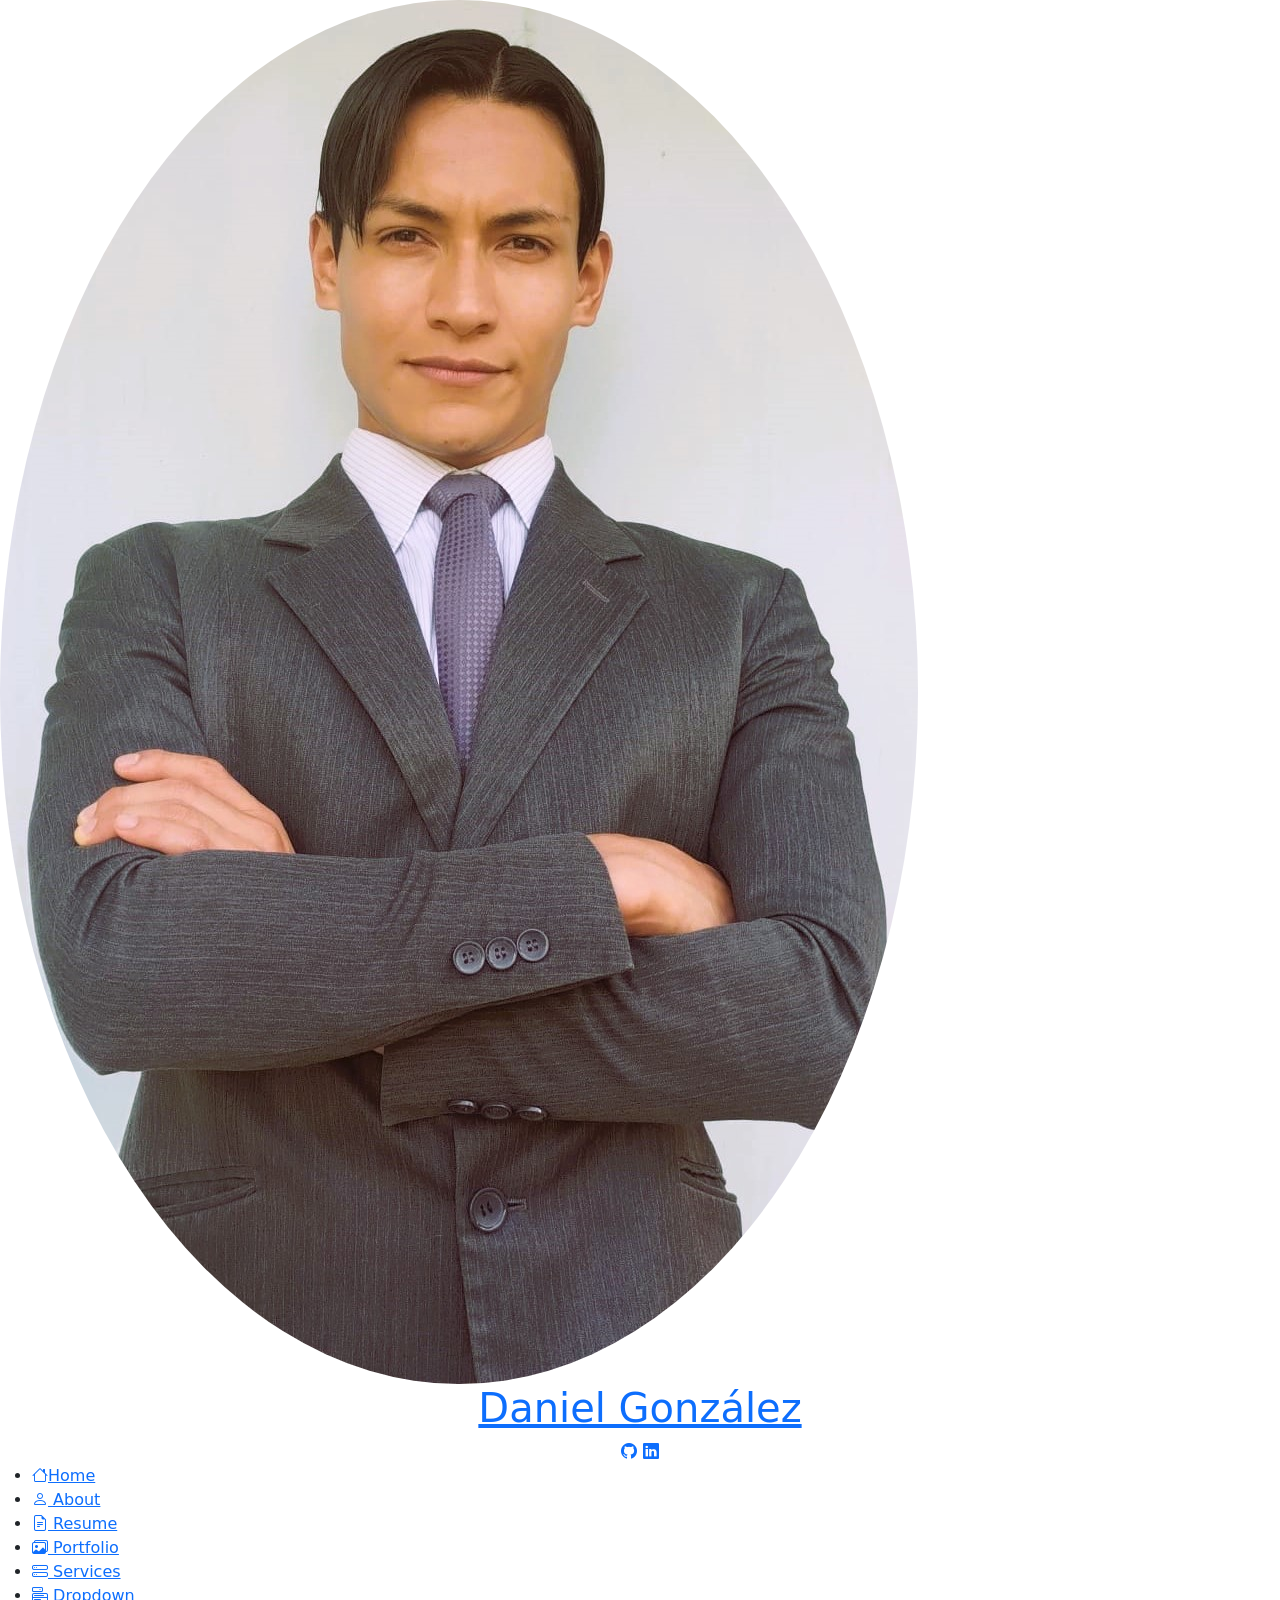
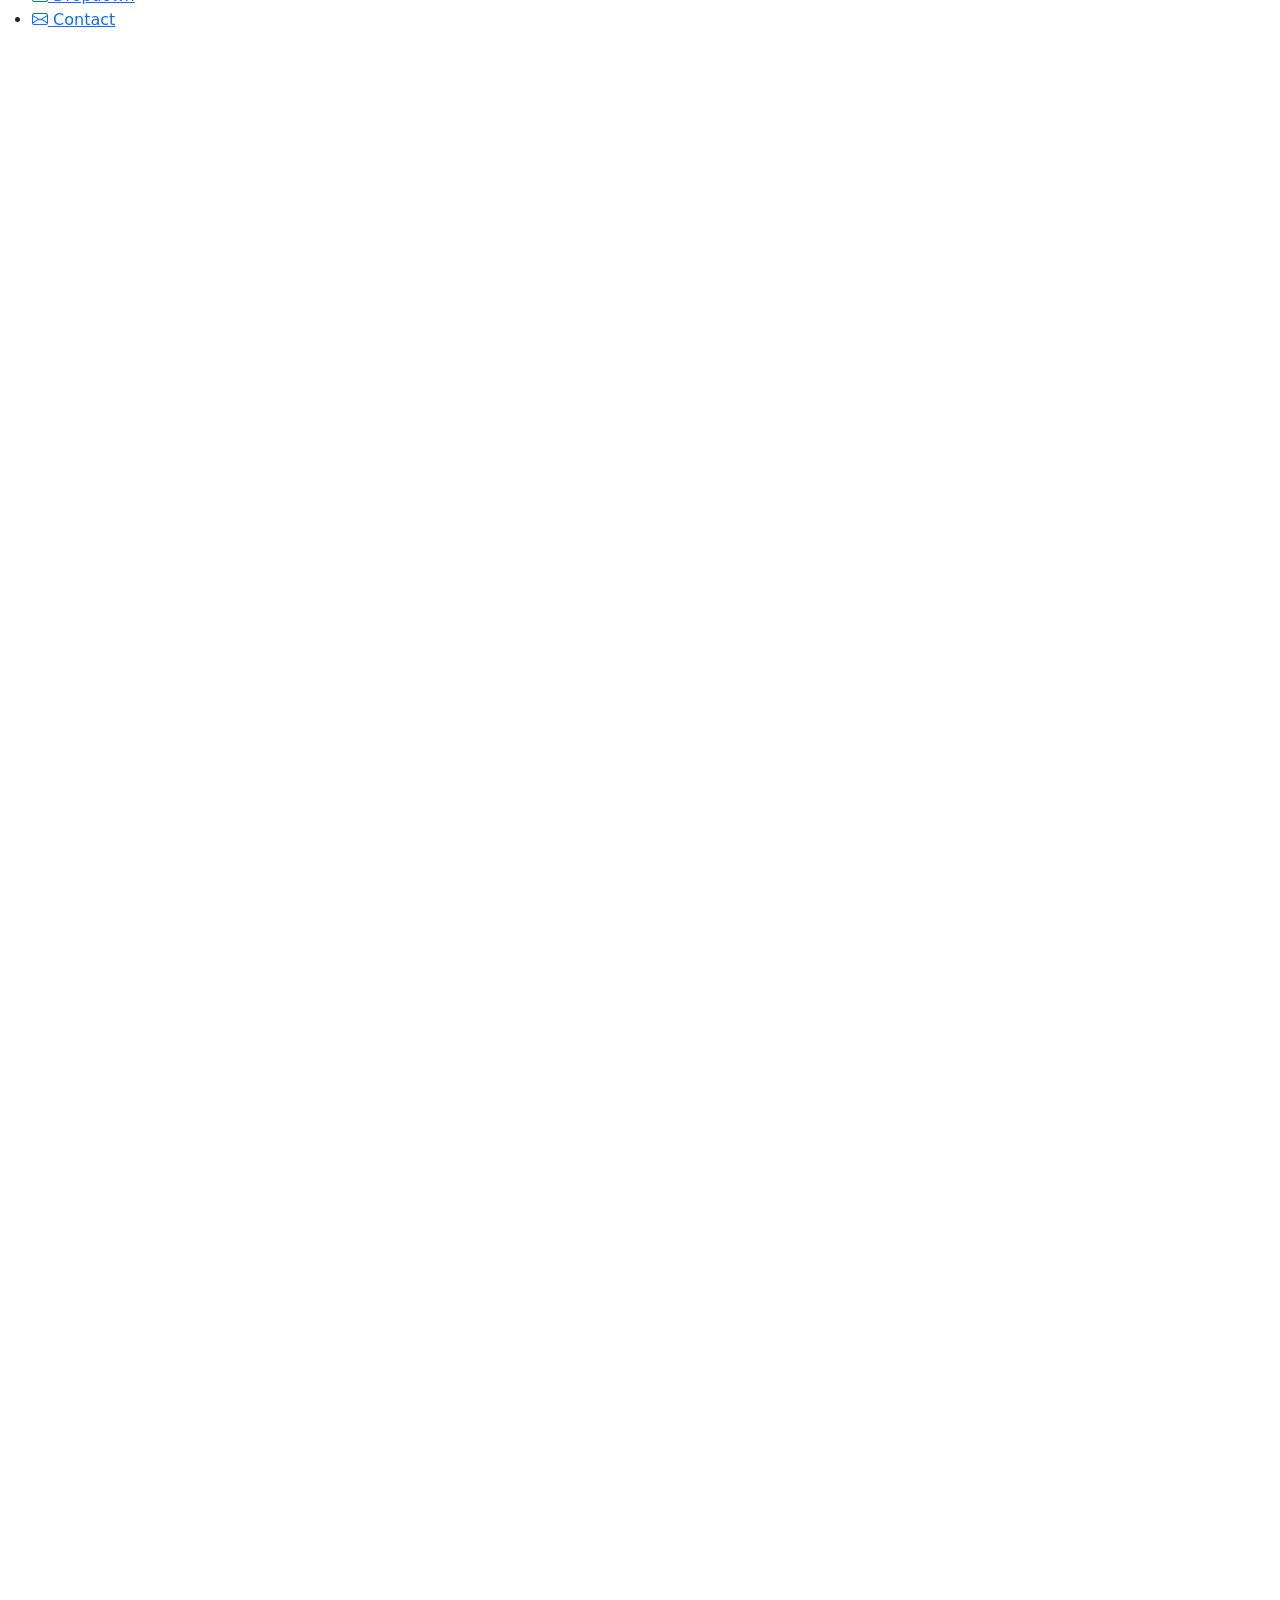
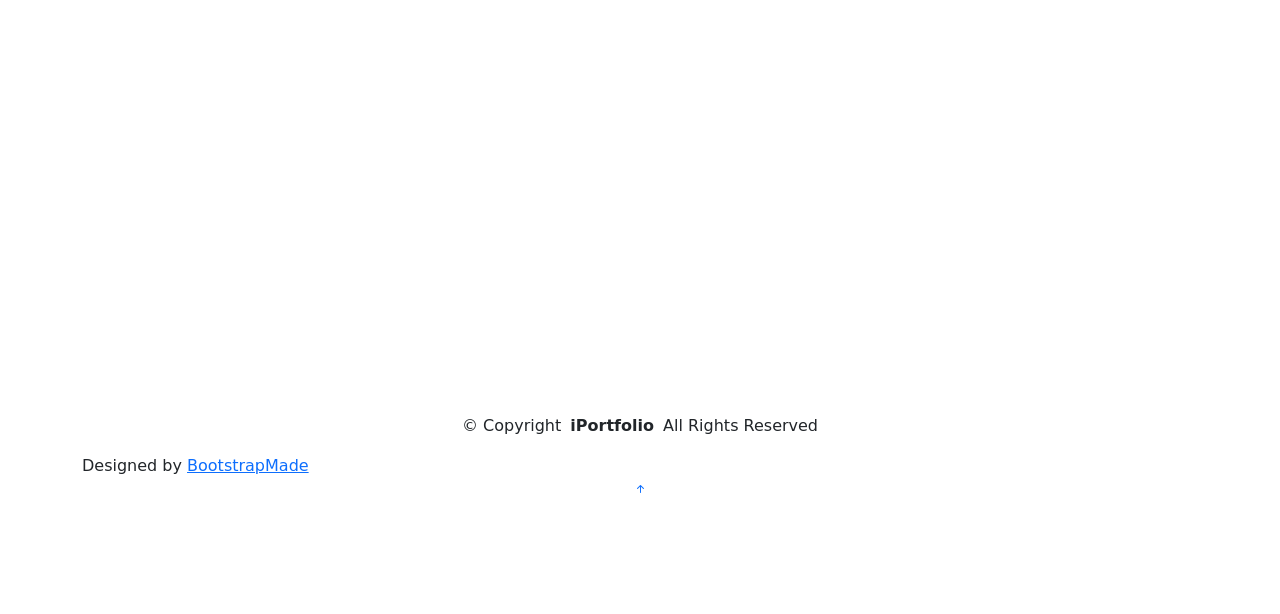
==== index.html @ 08d78cf0 "Arquitectura consolidada I" ====
<!DOCTYPE html>
<html lang="en">

<head>
  <meta charset="utf-8">
  <meta content="width=device-width, initial-scale=1.0" name="viewport">
  <title>Ingeniero D. González </title>
  <meta content="" name="description">
  <meta content="" name="keywords">

  <!-- Favicons 
  <link href="assets/img/favicon.png" rel="favicon">-->
  <link rel="icon" type="image/png" sizes="32x32" href="assets/img/favicon.png">
  <link href="assets/img/apple-touch-icon.png" rel="apple-touch-icon">

  <!-- Fonts -->
  <link href="https://fonts.googleapis.com" rel="preconnect">
  <link href="https://fonts.gstatic.com" rel="preconnect" crossorigin>
  <link href="https://fonts.googleapis.com/css2?family=Roboto:ital,wght@0,100;0,300;0,400;0,500;0,700;0,900;1,100;1,300;1,400;1,500;1,700;1,900&family=Poppins:ital,wght@0,100;0,200;0,300;0,400;0,500;0,600;0,700;0,800;0,900;1,100;1,200;1,300;1,400;1,500;1,600;1,700;1,800;1,900&family=Raleway:ital,wght@0,100;0,200;0,300;0,400;0,500;0,600;0,700;0,800;0,900;1,100;1,200;1,300;1,400;1,500;1,600;1,700;1,800;1,900&display=swap" rel="stylesheet">

  <!-- Vendor CSS Files -->
  <link href="assets/vendor/bootstrap/css/bootstrap.min.css" rel="stylesheet">
  <link href="assets/vendor/bootstrap-icons/bootstrap-icons.css" rel="stylesheet">
  <link href="assets/vendor/aos/aos.css" rel="stylesheet">
  <link href="assets/vendor/glightbox/css/glightbox.min.css" rel="stylesheet">
  <link href="assets/vendor/swiper/swiper-bundle.min.css" rel="stylesheet">

  <!-- Main CSS File -->
  <link href="assets/css/main.css" rel="stylesheet">

  <!-- =======================================================
  * Template Name: iPortfolio
  * Template URL: https://bootstrapmade.com/iportfolio-bootstrap-portfolio-websites-template/
  * Updated: Jun 29 2024 with Bootstrap v5.3.3
  * Author: BootstrapMade.com
  * License: https://bootstrapmade.com/license/
  ======================================================== -->
</head>

<body class="index-page">

  <header id="header" class="header dark-background d-flex flex-column">
    <i class="header-toggle d-xl-none bi bi-list"></i>

    <div class="profile-img">
      <img src="assets/img/my-profile-img.jpg" alt="" class="img-fluid rounded-circle">
    </div>

    <a href="index.html" class="logo d-flex align-items-center justify-content-center">
      <!-- Uncomment the line below if you also wish to use an image logo -->
      <!-- <img src="assets/img/logo.png" alt=""> -->
      <h1 class="sitename">Daniel González</h1>
    </a>

    <div class="social-links text-center">
      <!--<a href="#" class="twitter"><i class="bi bi-twitter-x"></i></a>
      <a href="#" class="facebook"><i class="bi bi-facebook"></i></a>
      <a href="#" class="instagram"><i class="bi bi-instagram"></i></a>-->
      <a href="https://github.com/DaGniG" class="gihub" target="_blank"><i class="bi bi-github" ></i></a>
      <a href="https://www.linkedin.com/in/daniel-gonz%C3%A1lez-guti%C3%A9rrez-a521b1339/" class="linkedin" target="_blank"><i class="bi bi-linkedin"></i></a>
    </div>

    <nav id="navmenu" class="navmenu">
      <ul>
        <li><a href="#hero" class="active"><i class="bi bi-house navicon"></i>Home</a></li>
        <li><a href="#about"><i class="bi bi-person navicon"></i> About</a></li>
        <li><a href="#resume"><i class="bi bi-file-earmark-text navicon"></i> Resume</a></li>
        <li><a href="#portfolio"><i class="bi bi-images navicon"></i> Portfolio</a></li>
        <li><a href="#services"><i class="bi bi-hdd-stack navicon"></i> Services</a></li>
        <li class="dropdown"><a href="#"><i class="bi bi-menu-button navicon"></i> <span>Dropdown</span> </a>

        </li>
        <li><a href="#contact"><i class="bi bi-envelope navicon"></i> Contact</a></li>
      </ul>
    </nav>

  </header>

  <main class="main">

    <!-- Hero Section -->
    <section id="hero" class="hero section dark-background">

      <img src="assets/img/hero-bg.png" alt="" data-aos="fade-in" class="">

      <div class="container" data-aos="fade-up" data-aos-delay="100">
        <h2>Daniel González</h2>
        <p> I'm <span class="typed" data-typed-items="Electrical Engineer, a Power Systems Analyst, passionate about Energy Markets, a Renewable Energy Enthusiast, deeply interested in Smart Grid and IoT Technologies   "> </span><span class="typed-cursor typed-cursor--blink" aria-hidden="true"></span><span class="typed-cursor typed-cursor--blink" aria-hidden="true"></span></p>
      </div>

    </section><!-- /Hero Section -->

    <!-- About Section -->
    <section id="about" class="about section">

      <!-- Section Title -->
      <div class="container section-title" data-aos="fade-up">
        <h2>About</h2>
        <p>I am an Electrical Engineer passionate about energy transition and power consumption optimization. My expertise lies in combining regulatory analysis, monitoring, and energy control to help companies and professionals in the energy sector enhance efficiency and competitiveness.

          Currently, I am a collaborator at BITERGY, a project that leverages IoT, machine learning, and automation to revolutionize energy management in industrial, commercial, and residential environments. Through data-driven insights, we help businesses reduce operational costs, minimize environmental impact, and improve power reliability.</p>
      </div><!-- End Section Title -->

      <div class="container" data-aos="fade-up" data-aos-delay="100">

        <div class="row gy-4 justify-content-center">
          <div class="col-lg-4">
            <img src="assets/img/my-profile-img.jpg" class="img-fluid" alt="">
          </div>
          <div class="col-lg-8 content">
            <h2>Electrical Engineer.</h2>
            <p class="fst-italic py-3">
              Energy doesn’t just power systems, it powers the future. As an electrical engineer, my mission is to transform the energy sector with innovation, efficiency, and sustainability, creating a real impact on society and the planet.
            </p>
            <div class="row">
              <div class="col-lg-6">
                <ul>
                  <li><i class="bi bi-chevron-right"></i> <strong>Birthday:</strong> <span>October 15, 1998</span></li>
                  <!--<li><i class="bi bi-chevron-right"></i> <strong>Website:</strong> <span>https://dagnig.github.io/DaGniG/</span></li>-->
                  <li><i class="bi bi-chevron-right"></i> <strong>Website:</strong> 
                    <a href="https://dagnig.github.io/DaGniG/" target="_blank">dagnig.github.io/DaGniG/</a>
                  </li>
                  
                  <li><i class="bi bi-chevron-right"></i> <strong>Phone:</strong> <span>+57 300 174 7953</span></li>
                  <li><i class="bi bi-chevron-right"></i> <strong>City:</strong> <span>Bogotá D.C., Colombia</span></li>
                </ul>
              </div>
              <div class="col-lg-6">
                <ul>
                  <li><i class="bi bi-chevron-right"></i> <strong>Age:</strong> <span>26</span></li>
                  <li><i class="bi bi-chevron-right"></i> <strong>Degree:</strong> <span>Professional</span></li>
                  <li><i class="bi bi-chevron-right"></i> <strong>Email:</strong> <span>daniel.gonzalez@bitergy.iacsas.co</span></li>
                  <li><i class="bi bi-chevron-right"></i> <strong>Freelance:</strong> <span>Available</span></li>
                </ul>
              </div>
            </div>
            <p class="py-3">
              Innovation today, success tomorrow.

            </p>
          </div>
        </div>

      </div>

    </section><!-- /About Section -->
    
    <!-- Stats Section 
    <section id="stats" class="stats section">

      <div class="container" data-aos="fade-up" data-aos-delay="100">

        <div class="row gy-4">

          <div class="col-lg-3 col-md-6">
            <div class="stats-item">
              <i class="bi bi-emoji-smile"></i>
              <span data-purecounter-start="0" data-purecounter-end="232" data-purecounter-duration="1" class="purecounter"></span>
              <p><strong>Happy Clients</strong> <span>consequuntur quae</span></p>
            </div>
          </div>

          <div class="col-lg-3 col-md-6">
            <div class="stats-item">
              <i class="bi bi-journal-richtext"></i>
              <span data-purecounter-start="0" data-purecounter-end="521" data-purecounter-duration="1" class="purecounter"></span>
              <p><strong>Projects</strong> <span>adipisci atque cum quia aut</span></p>
            </div>
          </div>

          <div class="col-lg-3 col-md-6">
            <div class="stats-item">
              <i class="bi bi-headset"></i>
              <span data-purecounter-start="0" data-purecounter-end="1453" data-purecounter-duration="1" class="purecounter"></span>
              <p><strong>Hours Of Support</strong> <span>aut commodi quaerat</span></p>
            </div>
          </div>

          <div class="col-lg-3 col-md-6">
            <div class="stats-item">
              <i class="bi bi-people"></i>
              <span data-purecounter-start="0" data-purecounter-end="32" data-purecounter-duration="1" class="purecounter"></span>
              <p><strong>Hard Workers</strong> <span>rerum asperiores dolor</span></p>
            </div>
          </div>

        </div>

      </div>

    </section> -->

    <!-- Skills Section -->
    <section id="skills" class="skills section light-background">

      <!-- Section Title -->
      <div class="container section-title" data-aos="fade-up">
        <h2>Skills</h2>
        <p>Necessitatibus eius consequatur ex aliquid fuga eum quidem sint consectetur velit</p>
      </div><!-- End Section Title -->

      <div class="container" data-aos="fade-up" data-aos-delay="100">

        <div class="row skills-content skills-animation">

          <div class="col-lg-6">

            <div class="progress">
              <span class="skill"><span>HTML</span> <i class="val">100%</i></span>
              <div class="progress-bar-wrap">
                <div class="progress-bar" role="progressbar" aria-valuenow="100" aria-valuemin="0" aria-valuemax="100"></div>
              </div>
            </div><!-- End Skills Item -->

            <div class="progress">
              <span class="skill"><span>CSS</span> <i class="val">90%</i></span>
              <div class="progress-bar-wrap">
                <div class="progress-bar" role="progressbar" aria-valuenow="90" aria-valuemin="0" aria-valuemax="100"></div>
              </div>
            </div><!-- End Skills Item -->

            <div class="progress">
              <span class="skill"><span>JavaScript</span> <i class="val">75%</i></span>
              <div class="progress-bar-wrap">
                <div class="progress-bar" role="progressbar" aria-valuenow="75" aria-valuemin="0" aria-valuemax="100"></div>
              </div>
            </div><!-- End Skills Item -->

          </div>

          <div class="col-lg-6">

            <div class="progress">
              <span class="skill"><span>PHP</span> <i class="val">80%</i></span>
              <div class="progress-bar-wrap">
                <div class="progress-bar" role="progressbar" aria-valuenow="80" aria-valuemin="0" aria-valuemax="100"></div>
              </div>
            </div><!-- End Skills Item -->

            <div class="progress">
              <span class="skill"><span>WordPress/CMS</span> <i class="val">90%</i></span>
              <div class="progress-bar-wrap">
                <div class="progress-bar" role="progressbar" aria-valuenow="90" aria-valuemin="0" aria-valuemax="100"></div>
              </div>
            </div><!-- End Skills Item -->

            <div class="progress">
              <span class="skill"><span>Photoshop</span> <i class="val">55%</i></span>
              <div class="progress-bar-wrap">
                <div class="progress-bar" role="progressbar" aria-valuenow="55" aria-valuemin="0" aria-valuemax="100"></div>
              </div>
            </div><!-- End Skills Item -->

          </div>

        </div>

      </div>

    </section><!-- /Skills Section -->

    <!-- Resume Section -->
    <section id="resume" class="resume section">

      <!-- Section Title -->
      <div class="container section-title" data-aos="fade-up">
        <h2>Resume</h2>
        <p>Magnam dolores commodi suscipit. Necessitatibus eius consequatur ex aliquid fuga eum quidem. Sit sint consectetur velit. Quisquam quos quisquam cupiditate. Et nemo qui impedit suscipit alias ea. Quia fugiat sit in iste officiis commodi quidem hic quas.</p>
      </div><!-- End Section Title -->

      <div class="container">

        <div class="row">

          <div class="col-lg-6" data-aos="fade-up" data-aos-delay="100">
            <h3 class="resume-title">Sumary</h3>

            <div class="resume-item pb-0">
              <h4>Brandon Johnson</h4>
              <p><em>Innovative and deadline-driven Graphic Designer with 3+ years of experience designing and developing user-centered digital/print marketing material from initial concept to final, polished deliverable.</em></p>
              <ul>
                <li>Portland par 127,Orlando, FL</li>
                <li>(123) 456-7891</li>
                <li>alice.barkley@example.com</li>
              </ul>
            </div><!-- Edn Resume Item -->

            <h3 class="resume-title">Education</h3>
            <div class="resume-item">
              <h4>Master of Fine Arts &amp; Graphic Design</h4>
              <h5>2015 - 2016</h5>
              <p><em>Rochester Institute of Technology, Rochester, NY</em></p>
              <p>Qui deserunt veniam. Et sed aliquam labore tempore sed quisquam iusto autem sit. Ea vero voluptatum qui ut dignissimos deleniti nerada porti sand markend</p>
            </div><!-- Edn Resume Item -->

            <div class="resume-item">
              <h4>Bachelor of Fine Arts &amp; Graphic Design</h4>
              <h5>2010 - 2014</h5>
              <p><em>Rochester Institute of Technology, Rochester, NY</em></p>
              <p>Quia nobis sequi est occaecati aut. Repudiandae et iusto quae reiciendis et quis Eius vel ratione eius unde vitae rerum voluptates asperiores voluptatem Earum molestiae consequatur neque etlon sader mart dila</p>
            </div><!-- Edn Resume Item -->

          </div>

          <div class="col-lg-6" data-aos="fade-up" data-aos-delay="200">
            <h3 class="resume-title">Professional Experience</h3>
            <div class="resume-item">
              <h4>Senior graphic design specialist</h4>
              <h5>2019 - Present</h5>
              <p><em>Experion, New York, NY </em></p>
              <ul>
                <li>Lead in the design, development, and implementation of the graphic, layout, and production communication materials</li>
                <li>Delegate tasks to the 7 members of the design team and provide counsel on all aspects of the project. </li>
                <li>Supervise the assessment of all graphic materials in order to ensure quality and accuracy of the design</li>
                <li>Oversee the efficient use of production project budgets ranging from $2,000 - $25,000</li>
              </ul>
            </div><!-- Edn Resume Item -->

            <div class="resume-item">
              <h4>Graphic design specialist</h4>
              <h5>2017 - 2018</h5>
              <p><em>Stepping Stone Advertising, New York, NY</em></p>
              <ul>
                <li>Developed numerous marketing programs (logos, brochures,infographics, presentations, and advertisements).</li>
                <li>Managed up to 5 projects or tasks at a given time while under pressure</li>
                <li>Recommended and consulted with clients on the most appropriate graphic design</li>
                <li>Created 4+ design presentations and proposals a month for clients and account managers</li>
              </ul>
            </div><!-- Edn Resume Item -->

          </div>

        </div>

      </div>

    </section><!-- /Resume Section -->

    <!-- Portfolio Section -->
    <section id="portfolio" class="portfolio section light-background">

      <!-- Section Title -->
      <div class="container section-title" data-aos="fade-up">
        <h2>Portfolio</h2>
        <p>Magnam dolores commodi suscipit. Necessitatibus eius consequatur ex aliquid fuga eum quidem. Sit sint consectetur velit. Quisquam quos quisquam cupiditate. Et nemo qui impedit suscipit alias ea. Quia fugiat sit in iste officiis commodi quidem hic quas.</p>
      </div><!-- End Section Title -->

      <div class="container">

        <div class="isotope-layout" data-default-filter="*" data-layout="masonry" data-sort="original-order">

          <ul class="portfolio-filters isotope-filters" data-aos="fade-up" data-aos-delay="100">
            <li data-filter="*" class="filter-active">All</li>
            <li data-filter=".filter-Academic">Academic</li>
            <li data-filter=".filter-Professional">Professional</li>
            <li data-filter=".filter-Literary">Literary</li>
            
          </ul><!-- End Portfolio Filters -->

          <div class="row gy-4 isotope-container" data-aos="fade-up" data-aos-delay="200">

            <div class="col-lg-4 col-md-6 portfolio-item isotope-item filter-Academic">
              <div class="portfolio-content h-100">
                <img src="assets/img/portfolio/E6.png" class="img-fluid" alt="">
                <div class="portfolio-info">
                  <h4>Economic Dispatch</h4>
                  <p>Lorem ipsum, dolor sit amet consectetur</p>
                  <a href="assets/img/portfolio/E6.png"  data-gallery="portfolio-gallery-app" class="glightbox preview-link"><i class="bi bi-zoom-in"></i></a>
                  <a href="academic-project-1.html" title="More Details" class="details-link"><i class="bi bi-link-45deg"></i></a>
                </div>
              </div>
            </div><!-- End Portfolio Item -->

            <div class="col-lg-4 col-md-6 portfolio-item isotope-item filter-Professional">
              <div class="portfolio-content h-100">
                <img src="assets/img/portfolio/Brochure_Solution.png" class="img-fluid" alt="">
                <div class="portfolio-info">
                  <h4>Bitergy</h4>
                  <p>Lorem ipsum, dolor sit amet consectetur</p>
                  <a href="assets/img/portfolio/Brochure_Solution.png"  data-gallery="portfolio-gallery-branding" class="glightbox preview-link"><i class="bi bi-zoom-in"></i></a>
                  <a href="professional-project-1.html" title="More Details" class="details-link"><i class="bi bi-link-45deg"></i></a>
                </div>
              </div>
            </div><!-- End Portfolio Item -->

            
            <div class="col-lg-4 col-md-6 portfolio-item isotope-item filter-Literary">
              <div class="portfolio-content h-100">
                <img src="assets/img/portfolio/pergaminos.png" class="img-fluid" alt="">
                <div class="portfolio-info">
                  <h4>Short Stories</h4>
                  <p>Lorem ipsum, dolor sit amet consectetur</p>
                  <a href="assets/img/portfolio/pergaminos.png"  data-gallery="portfolio-gallery-product" class="glightbox preview-link"><i class="bi bi-zoom-in"></i></a>
                  <a href="short-stories.html" title="More Details" class="details-link"><i class="bi bi-link-45deg"></i></a>
                </div>
              </div>
            </div><!-- End Portfolio Item -->

          </div><!-- End Portfolio Container -->

        </div>

      </div>

    </section><!-- /Portfolio Section -->

    <!-- Services Section -->
    <section id="services" class="services section">

      <!-- Section Title -->
      <div class="container section-title" data-aos="fade-up">
        <h2>Services</h2>
        <p>Magnam dolores commodi suscipit. Necessitatibus eius consequatur ex aliquid fuga eum quidem. Sit sint consectetur velit. Quisquam quos quisquam cupiditate. Et nemo qui impedit suscipit alias ea. Quia fugiat sit in iste officiis commodi quidem hic quas.</p>
      </div><!-- End Section Title -->

      <div class="container">

        <div class="row gy-4">

          <div class="col-lg-4 col-md-6 service-item d-flex" data-aos="fade-up" data-aos-delay="100">
            <div class="icon flex-shrink-0"><i class="bi bi-briefcase"></i></div>
            <div>
              <h4 class="title"><a href="service-details.html" class="stretched-link">Lorem Ipsum</a></h4>
              <p class="description">Voluptatum deleniti atque corrupti quos dolores et quas molestias excepturi sint occaecati cupiditate non provident</p>
            </div>
          </div>
          <!-- End Service Item -->

          <div class="col-lg-4 col-md-6 service-item d-flex" data-aos="fade-up" data-aos-delay="200">
            <div class="icon flex-shrink-0"><i class="bi bi-card-checklist"></i></div>
            <div>
              <h4 class="title"><a href="service-details.html" class="stretched-link">Dolor Sitema</a></h4>
              <p class="description">Minim veniam, quis nostrud exercitation ullamco laboris nisi ut aliquip ex ea commodo consequat tarad limino ata</p>
            </div>
          </div><!-- End Service Item -->

          <div class="col-lg-4 col-md-6 service-item d-flex" data-aos="fade-up" data-aos-delay="300">
            <div class="icon flex-shrink-0"><i class="bi bi-bar-chart"></i></div>
            <div>
              <h4 class="title"><a href="service-details.html" class="stretched-link">Sed ut perspiciatis</a></h4>
              <p class="description">Duis aute irure dolor in reprehenderit in voluptate velit esse cillum dolore eu fugiat nulla pariatur</p>
            </div>
          </div><!-- End Service Item -->

          <div class="col-lg-4 col-md-6 service-item d-flex" data-aos="fade-up" data-aos-delay="400">
            <div class="icon flex-shrink-0"><i class="bi bi-binoculars"></i></div>
            <div>
              <h4 class="title"><a href="service-details.html" class="stretched-link">Magni Dolores</a></h4>
              <p class="description">Excepteur sint occaecat cupidatat non proident, sunt in culpa qui officia deserunt mollit anim id est laborum</p>
            </div>
          </div><!-- End Service Item -->

          <div class="col-lg-4 col-md-6 service-item d-flex" data-aos="fade-up" data-aos-delay="500">
            <div class="icon flex-shrink-0"><i class="bi bi-brightness-high"></i></div>
            <div>
              <h4 class="title"><a href="service-details.html" class="stretched-link">Nemo Enim</a></h4>
              <p class="description">At vero eos et accusamus et iusto odio dignissimos ducimus qui blanditiis praesentium voluptatum deleniti atque</p>
            </div>
          </div><!-- End Service Item -->

          <div class="col-lg-4 col-md-6 service-item d-flex" data-aos="fade-up" data-aos-delay="600">
            <div class="icon flex-shrink-0"><i class="bi bi-calendar4-week"></i></div>
            <div>
              <h4 class="title"><a href="service-details.html" class="stretched-link">Eiusmod Tempor</a></h4>
              <p class="description">Et harum quidem rerum facilis est et expedita distinctio. Nam libero tempore, cum soluta nobis est eligendi</p>
            </div>
          </div><!-- End Service Item -->

        </div>

      </div>

    </section><!-- /Services Section -->

    <!-- Testimonials Section -->
    <section id="testimonials" class="testimonials section light-background">

      <!-- Section Title -->
      <div class="container section-title" data-aos="fade-up">
        <h2>Testimonials</h2>
        <p>Necessitatibus eius consequatur ex aliquid fuga eum quidem sint consectetur velit</p>
      </div><!-- End Section Title -->

      <div class="container" data-aos="fade-up" data-aos-delay="100">

        <div class="swiper init-swiper">
          <script type="application/json" class="swiper-config">
            {
              "loop": true,
              "speed": 600,
              "autoplay": {
                "delay": 5000
              },
              "slidesPerView": "auto",
              "pagination": {
                "el": ".swiper-pagination",
                "type": "bullets",
                "clickable": true
              },
              "breakpoints": {
                "320": {
                  "slidesPerView": 1,
                  "spaceBetween": 40
                },
                "1200": {
                  "slidesPerView": 3,
                  "spaceBetween": 1
                }
              }
            }
          </script>
          <div class="swiper-wrapper">

            <div class="swiper-slide">
              <div class="testimonial-item">
                <p>
                  <i class="bi bi-quote quote-icon-left"></i>
                  <span>Proin iaculis purus consequat sem cure digni ssim donec porttitora entum suscipit rhoncus. Accusantium quam, ultricies eget id, aliquam eget nibh et. Maecen aliquam, risus at semper.</span>
                  <i class="bi bi-quote quote-icon-right"></i>
                </p>
                <img src="assets/img/testimonials/testimonials-1.jpg" class="testimonial-img" alt="">
                <h3>Saul Goodman</h3>
                <h4>Ceo &amp; Founder</h4>
              </div>
            </div><!-- End testimonial item -->

            <div class="swiper-slide">
              <div class="testimonial-item">
                <p>
                  <i class="bi bi-quote quote-icon-left"></i>
                  <span>Export tempor illum tamen malis malis eram quae irure esse labore quem cillum quid malis quorum velit fore eram velit sunt aliqua noster fugiat irure amet legam anim culpa.</span>
                  <i class="bi bi-quote quote-icon-right"></i>
                </p>
                <img src="assets/img/testimonials/testimonials-2.jpg" class="testimonial-img" alt="">
                <h3>Sara Wilsson</h3>
                <h4>Designer</h4>
              </div>
            </div><!-- End testimonial item -->

            <div class="swiper-slide">
              <div class="testimonial-item">
                <p>
                  <i class="bi bi-quote quote-icon-left"></i>
                  <span>Enim nisi quem export duis labore cillum quae magna enim sint quorum nulla quem veniam duis minim tempor labore quem eram duis noster aute amet eram fore quis sint minim.</span>
                  <i class="bi bi-quote quote-icon-right"></i>
                </p>
                <img src="assets/img/testimonials/testimonials-3.jpg" class="testimonial-img" alt="">
                <h3>Jena Karlis</h3>
                <h4>Store Owner</h4>
              </div>
            </div><!-- End testimonial item -->

            <div class="swiper-slide">
              <div class="testimonial-item">
                <p>
                  <i class="bi bi-quote quote-icon-left"></i>
                  <span>Fugiat enim eram quae cillum dolore dolor amet nulla culpa multos export minim fugiat dolor enim duis veniam ipsum anim magna sunt elit fore quem dolore labore illum veniam.</span>
                  <i class="bi bi-quote quote-icon-right"></i>
                </p>
                <img src="assets/img/testimonials/testimonials-4.jpg" class="testimonial-img" alt="">
                <h3>Matt Brandon</h3>
                <h4>Freelancer</h4>
              </div>
            </div><!-- End testimonial item -->

            <div class="swiper-slide">
              <div class="testimonial-item">
                <p>
                  <i class="bi bi-quote quote-icon-left"></i>
                  <span>Quis quorum aliqua sint quem legam fore sunt eram irure aliqua veniam tempor noster veniam sunt culpa nulla illum cillum fugiat legam esse veniam culpa fore nisi cillum quid.</span>
                  <i class="bi bi-quote quote-icon-right"></i>
                </p>
                <img src="assets/img/testimonials/testimonials-5.jpg" class="testimonial-img" alt="">
                <h3>John Larson</h3>
                <h4>Entrepreneur</h4>
              </div>
            </div><!-- End testimonial item -->

          </div>
          <div class="swiper-pagination"></div>
        </div>

      </div>

    </section><!-- /Testimonials Section -->

    <!-- Contact Section -->
    <section id="contact" class="contact section">

      <!-- Section Title -->
      <div class="container section-title" data-aos="fade-up">
        <h2>Contact</h2>
        <p>Necessitatibus eius consequatur ex aliquid fuga eum quidem sint consectetur velit</p>
      </div><!-- End Section Title -->

      <div class="container" data-aos="fade-up" data-aos-delay="100">

        <div class="row gy-4">

          <div class="col-lg-5">

            <div class="info-wrap">
              <div class="info-item d-flex" data-aos="fade-up" data-aos-delay="200">
                <i class="bi bi-geo-alt flex-shrink-0"></i>
                <div>
                  <h3>Address</h3>
                  <p>A108 Adam Street, New York, NY 535022</p>
                </div>
              </div><!-- End Info Item -->

              <div class="info-item d-flex" data-aos="fade-up" data-aos-delay="300">
                <i class="bi bi-telephone flex-shrink-0"></i>
                <div>
                  <h3>Call Us</h3>
                  <p>+1 5589 55488 55</p>
                </div>
              </div><!-- End Info Item -->

              <div class="info-item d-flex" data-aos="fade-up" data-aos-delay="400">
                <i class="bi bi-envelope flex-shrink-0"></i>
                <div>
                  <h3>Email Us</h3>
                  <p>info@example.com</p>
                </div>
              </div><!-- End Info Item -->

              <iframe src="https://www.google.com/maps/embed?pb=!1m18!1m12!1m3!1d3976.7246060767475!2d-74.07969312564859!3d4.643135342155228!2m3!1f0!2f0!3f0!3m2!1i1024!2i768!4f13.1!3m3!1m2!1s0x8e3f9bcb349ad141%3A0x479276f6c998153b!2sCra.%2028%20%2353a-26%2C%20Bogot%C3%A1!5e0!3m2!1ses-419!2sco!4v1740888809485!5m2!1ses-419!2sco" width="400" height="300" style="border:0;" allowfullscreen="" loading="lazy" referrerpolicy="no-referrer-when-downgrade"></iframe>
            </div>
          </div>

          <div class="col-lg-7">
            <form action="forms/contact.php" method="post" class="php-email-form" data-aos="fade-up" data-aos-delay="200">
              <div class="row gy-4">

                <div class="col-md-6">
                  <label for="name-field" class="pb-2">Your Name</label>
                  <input type="text" name="name" id="name-field" class="form-control" required="">
                </div>

                <div class="col-md-6">
                  <label for="email-field" class="pb-2">Your Email</label>
                  <input type="email" class="form-control" name="email" id="email-field" required="">
                </div>

                <div class="col-md-12">
                  <label for="subject-field" class="pb-2">Subject</label>
                  <input type="text" class="form-control" name="subject" id="subject-field" required="">
                </div>

                <div class="col-md-12">
                  <label for="message-field" class="pb-2">Message</label>
                  <textarea class="form-control" name="message" rows="10" id="message-field" required=""></textarea>
                </div>

                <div class="col-md-12 text-center">
                  <div class="loading">Loading</div>
                  <div class="error-message"></div>
                  <div class="sent-message">Your message has been sent. Thank you!</div>

                  <button type="submit">Send Message</button>
                </div>

              </div>
            </form>
          </div><!-- End Contact Form -->

        </div>

      </div>

    </section><!-- /Contact Section -->

  </main>

  <footer id="footer" class="footer position-relative light-background">

    <div class="container">
      <div class="copyright text-center ">
        <p>© <span>Copyright</span> <strong class="px-1 sitename">iPortfolio</strong> <span>All Rights Reserved</span></p>
      </div>
      <div class="credits">
        <!-- All the links in the footer should remain intact. -->
        <!-- You can delete the links only if you've purchased the pro version. -->
        <!-- Licensing information: https://bootstrapmade.com/license/ -->
        <!-- Purchase the pro version with working PHP/AJAX contact form: [buy-url] -->
        Designed by <a href="https://bootstrapmade.com/">BootstrapMade</a>
      </div>
    </div>

  </footer>

  <!-- Scroll Top -->
  <a href="#" id="scroll-top" class="scroll-top d-flex align-items-center justify-content-center"><i class="bi bi-arrow-up-short"></i></a>

  <!-- Preloader -->
  <div id="preloader"></div>

  <!-- Vendor JS Files -->
  <script src="assets/vendor/bootstrap/js/bootstrap.bundle.min.js"></script>
  <script src="assets/vendor/php-email-form/validate.js"></script>
  <script src="assets/vendor/aos/aos.js"></script>
  <script src="assets/vendor/typed.js/typed.umd.js"></script>
  <script src="assets/vendor/purecounter/purecounter_vanilla.js"></script>
  <script src="assets/vendor/waypoints/noframework.waypoints.js"></script>
  <script src="assets/vendor/glightbox/js/glightbox.min.js"></script>
  <script src="assets/vendor/imagesloaded/imagesloaded.pkgd.min.js"></script>
  <script src="assets/vendor/isotope-layout/isotope.pkgd.min.js"></script>
  <script src="assets/vendor/swiper/swiper-bundle.min.js"></script>

  <!-- Main JS File -->
  <script src="assets/js/main.js"></script>

</body>

</html>
---- assets/css/main.css ----
/**
* Template Name: iPortfolio
* Template URL: https://bootstrapmade.com/iportfolio-bootstrap-portfolio-websites-template/
* Updated: Jun 29 2024 with Bootstrap v5.3.3
* Author: BootstrapMade.com
* License: https://bootstrapmade.com/license/
*/

/*--------------------------------------------------------------
# Font & Color Variables
# Help: https://bootstrapmade.com/color-system/
--------------------------------------------------------------*/
/* Fonts */
:root {
  --default-font: "Roboto",  system-ui, -apple-system, "Segoe UI", Roboto, "Helvetica Neue", Arial, "Noto Sans", "Liberation Sans", sans-serif, "Apple Color Emoji", "Segoe UI Emoji", "Segoe UI Symbol", "Noto Color Emoji";
  --heading-font: "Raleway",  sans-serif;
  --nav-font: "Poppins",  sans-serif;
}

/* Global Colors - The following color variables are used throughout the website. Updating them here will change the color scheme of the entire website */
:root { 
  --background-color: #ffffff; /* Background color for the entire website, including individual sections */
  --default-color: #272829; /* Default color used for the majority of the text content across the entire website */
  --heading-color: #050d18; /* Color for headings, subheadings and title throughout the website */
  --accent-color: #149ddd; /* Accent color that represents your brand on the website. It's used for buttons, links, and other elements that need to stand out */
  --surface-color: #ffffff; /* The surface color is used as a background of boxed elements within sections, such as cards, icon boxes, or other elements that require a visual separation from the global background. */
  --contrast-color: #ffffff; /* Contrast color for text, ensuring readability against backgrounds of accent, heading, or default colors. */
}

/* Nav Menu Colors - The following color variables are used specifically for the navigation menu. They are separate from the global colors to allow for more customization options */
:root {
  --nav-color: #a8a9b4;  /* The default color of the main navmenu links */
  --nav-hover-color: #ffffff; /* Applied to main navmenu links when they are hovered over or active */
  --nav-mobile-background-color: #040b14; /* Used as the background color for mobile navigation menu */
  --nav-dropdown-background-color: #040b14; /* Used as the background color for dropdown items that appear when hovering over primary navigation items */
  --nav-dropdown-color: #a8a9b4; /* Used for navigation links of the dropdown items in the navigation menu. */
  --nav-dropdown-hover-color: #ffffff; /* Similar to --nav-hover-color, this color is applied to dropdown navigation links when they are hovered over. */
}

/* Color Presets - These classes override global colors when applied to any section or element, providing reuse of the sam color scheme. */

.light-background {
  --background-color: #f4fafd;
  --surface-color: #ffffff;
}

.dark-background {
  --background-color: #040b14;
  --default-color: #ffffff;
  --heading-color: #ffffff;
  --surface-color: #151f2b;
  --contrast-color: #ffffff;
}

/* Smooth scroll */
:root {
  scroll-behavior: smooth;
}

/*--------------------------------------------------------------
# General Styling & Shared Classes
--------------------------------------------------------------*/
body {
  color: var(--default-color);
  background-color: var(--background-color);
  font-family: var(--default-font);
}

a {
  color: var(--accent-color);
  text-decoration: none;
  transition: 0.3s;
}

a:hover {
  color: color-mix(in srgb, var(--accent-color), transparent 25%);
  text-decoration: none;
}

h1,
h2,
h3,
h4,
h5,
h6 {
  color: var(--heading-color);
  font-family: var(--heading-font);
}

/* PHP Email Form Messages
------------------------------*/
.php-email-form .error-message {
  display: none;
  background: #df1529;
  color: #ffffff;
  text-align: left;
  padding: 15px;
  margin-bottom: 24px;
  font-weight: 600;
}

.php-email-form .sent-message {
  display: none;
  color: #ffffff;
  background: #059652;
  text-align: center;
  padding: 15px;
  margin-bottom: 24px;
  font-weight: 600;
}

.php-email-form .loading {
  display: none;
  background: var(--surface-color);
  text-align: center;
  padding: 15px;
  margin-bottom: 24px;
}

.php-email-form .loading:before {
  content: "";
  display: inline-block;
  border-radius: 50%;
  width: 24px;
  height: 24px;
  margin: 0 10px -6px 0;
  border: 3px solid var(--accent-color);
  border-top-color: var(--surface-color);
  animation: php-email-form-loading 1s linear infinite;
}

@keyframes php-email-form-loading {
  0% {
    transform: rotate(0deg);
  }

  100% {
    transform: rotate(360deg);
  }
}

/*--------------------------------------------------------------
# Global Header
--------------------------------------------------------------*/
.header {
  color: var(--default-color);
  background-color: var(--background-color);
  position: fixed;
  top: 0;
  left: 0;
  bottom: 0;
  padding: 0 15px;
  width: 300px;
  transition: all ease-in-out 0.3s;
  overflow-y: auto;
  z-index: 997;
  border-right: 1px solid color-mix(in srgb, var(--default-color), transparent 90%);
}

.header .profile-img img {
  margin: 15px auto;
  display: block;
  width: 120px;
  border: 8px solid color-mix(in srgb, var(--default-color), transparent 85%);
}

.header .logo {
  line-height: 1;
  margin-bottom: 15px;
}

.header .logo img {
  max-height: 32px;
  margin-right: 8px;
}

.header .logo h1 {
  font-size: 24px;
  margin: 0;
  font-weight: 700;
  color: var(--heading-color);
}

.header .social-links {
  margin: 0 0 20px 0;
}

.header .social-links a {
  font-size: 16px;
  display: inline-flex;
  align-items: center;
  justify-content: center;
  background: color-mix(in srgb, var(--default-color), transparent 90%);
  color: var(--default-color);
  margin: 0 2px;
  border-radius: 50%;
  text-align: center;
  width: 40px;
  height: 40px;
  transition: 0.3s;
}

.header .social-links a:hover {
  color: var(--contrast-color);
  background: var(--accent-color);
}

@media (min-width: 1200px) {

  .header~main,
  .header~#footer {
    margin-left: 300px;
  }
}

@media (max-width: 1199px) {
  .header {
    left: -100%;
  }
}

.header.header-show {
  left: 0;
}

.header .header-toggle {
  color: var(--contrast-color);
  background-color: var(--accent-color);
  font-size: 22px;
  display: flex;
  align-items: center;
  justify-content: center;
  width: 40px;
  height: 40px;
  border-radius: 50%;
  cursor: pointer;
  position: fixed;
  top: 15px;
  right: 15px;
  z-index: 9999;
  transition: background-color 0.3s;
}

.header .header-toggle:hover {
  color: var(--contrast-color);
  background-color: color-mix(in srgb, var(--accent-color) 90%, white 15%);
}

/*--------------------------------------------------------------
# Navigation Menu
--------------------------------------------------------------*/
.mobile-nav-toggle {
  display: none;
}

.navmenu {
  padding: 0;
  z-index: 9997;
}

.navmenu ul {
  list-style: none;
  padding: 0 0 20px 0;
  margin: 0;
}

.navmenu a,
.navmenu a:focus {
  color: var(--nav-color);
  padding: 15px 10px;
  font-family: var(--nav-font);
  font-size: 16px;
  font-weight: 400;
  display: flex;
  align-items: center;
  white-space: nowrap;
  transition: 0.3s;
  width: 100%;
}

.navmenu a .navicon,
.navmenu a:focus .navicon {
  font-size: 20px;
  margin-right: 10px;
}

.navmenu a .toggle-dropdown,
.navmenu a:focus .toggle-dropdown {
  font-size: 12px;
  line-height: 0;
  margin-left: auto;
  width: 30px;
  height: 30px;
  display: flex;
  align-items: center;
  justify-content: center;
  border-radius: 50%;
  transition: 0.3s;
  flex-shrink: 0;
  background-color: color-mix(in srgb, var(--accent-color), transparent 90%);
}

.navmenu a .toggle-dropdown:hover,
.navmenu a:focus .toggle-dropdown:hover {
  background-color: var(--accent-color);
  color: var(--contrast-color);
}

.navmenu a:hover,
.navmenu .active,
.navmenu .active:focus {
  color: var(--nav-hover-color);
}

.navmenu a:hover .navicon,
.navmenu .active .navicon,
.navmenu .active:focus .navicon {
  color: var(--accent-color);
}

.navmenu .active .toggle-dropdown,
.navmenu .active:focus .toggle-dropdown {
  background-color: var(--accent-color);
  color: var(--contrast-color);
  transform: rotate(180deg);
}

.navmenu .dropdown {
  display: block;
}

.navmenu .dropdown a,
.navmenu .dropdown a:focus {
  color: --nav-dropdown-color;
}

.navmenu .dropdown a:hover,
.navmenu .dropdown .active,
.navmenu .dropdown .active:focus {
  color: var(--nav-dropdown-hover-color);
}

.navmenu .dropdown ul {
  position: static;
  display: none;
  z-index: 99;
  padding: 5px 10px;
  margin: 5px 10px;
  background-color: var(--nav-dropdown-background-color);
  border: 1px solid color-mix(in srgb, var(--default-color), transparent 90%);
  box-shadow: none;
  transition: all 0.5s ease-in-out;
}

.navmenu .dropdown ul ul {
  background-color: rgba(33, 37, 41, 0.1);
}

.navmenu .dropdown>.dropdown-active {
  display: block;
  background-color: rgba(33, 37, 41, 0.03);
}

/*--------------------------------------------------------------
# Global Footer
--------------------------------------------------------------*/
.footer {
  color: var(--default-color);
  background-color: var(--background-color);
  font-size: 14px;
  padding: 40px 0;
  position: relative;
  border-top: 1px solid color-mix(in srgb, var(--default-color), transparent 90%);
}

.footer .copyright p {
  margin-bottom: 0;
}

.footer .credits {
  margin-top: 4px;
  font-size: 13px;
  text-align: center;
}

/*--------------------------------------------------------------
# Preloader
--------------------------------------------------------------*/
#preloader {
  position: fixed;
  inset: 0;
  z-index: 999999;
  overflow: hidden;
  background: var(--background-color);
  transition: all 0.6s ease-out;
}

#preloader:before {
  content: "";
  position: fixed;
  top: calc(50% - 30px);
  left: calc(50% - 30px);
  border: 6px solid #ffffff;
  border-color: var(--accent-color) transparent var(--accent-color) transparent;
  border-radius: 50%;
  width: 60px;
  height: 60px;
  animation: animate-preloader 1.5s linear infinite;
}

@keyframes animate-preloader {
  0% {
    transform: rotate(0deg);
  }

  100% {
    transform: rotate(360deg);
  }
}

/*--------------------------------------------------------------
# Scroll Top Button
--------------------------------------------------------------*/
.scroll-top {
  position: fixed;
  visibility: hidden;
  opacity: 0;
  right: 15px;
  bottom: -15px;
  z-index: 99999;
  background-color: var(--accent-color);
  width: 44px;
  height: 44px;
  border-radius: 50px;
  transition: all 0.4s;
}

.scroll-top i {
  font-size: 24px;
  color: var(--contrast-color);
  line-height: 0;
}

.scroll-top:hover {
  background-color: color-mix(in srgb, var(--accent-color), transparent 20%);
  color: var(--contrast-color);
}

.scroll-top.active {
  visibility: visible;
  opacity: 1;
  bottom: 15px;
}

/*--------------------------------------------------------------
# Disable aos animation delay on mobile devices
--------------------------------------------------------------*/
@media screen and (max-width: 768px) {
  [data-aos-delay] {
    transition-delay: 0 !important;
  }
}

/*--------------------------------------------------------------
# Global Page Titles & Breadcrumbs
--------------------------------------------------------------*/
.page-title {
  color: var(--default-color);
  background-color: var(--background-color);
  padding: 25px 0;
  position: relative;
}

.page-title h1 {
  font-size: 24px;
  font-weight: 700;
}

.page-title .breadcrumbs ol {
  display: flex;
  flex-wrap: wrap;
  list-style: none;
  padding: 0;
  margin: 0;
  font-size: 14px;
  font-weight: 400;
}

.page-title .breadcrumbs ol li+li {
  padding-left: 10px;
}

.page-title .breadcrumbs ol li+li::before {
  content: "/";
  display: inline-block;
  padding-right: 10px;
  color: color-mix(in srgb, var(--default-color), transparent 70%);
}

/*--------------------------------------------------------------
# Global Sections
--------------------------------------------------------------*/
section,
.section {
  color: var(--default-color);
  background-color: var(--background-color);
  padding: 60px 0;
  overflow: clip;
}

/*--------------------------------------------------------------
# Global Section Titles
--------------------------------------------------------------*/
.section-title {
  padding-bottom: 60px;
  position: relative;
}

.section-title h2 {
  font-size: 32px;
  font-weight: 700;
  margin-bottom: 20px;
  padding-bottom: 20px;
  position: relative;
}

.section-title h2:after {
  content: "";
  position: absolute;
  display: block;
  width: 50px;
  height: 3px;
  background: var(--accent-color);
  left: 0;
  bottom: 0;
}

.section-title p {
  margin-bottom: 0;
}

/*--------------------------------------------------------------
# Hero Section
--------------------------------------------------------------*/
.hero {
  width: 100%;
  min-height: 100vh;
  position: relative;
  padding: 80px 0;
  display: flex;
  align-items: center;
  justify-content: center;
}

.hero img {
  position: absolute;
  inset: 0;
  display: block;
  width: 100%;
  height: 100%;
  object-fit: cover;
  z-index: 1;
}

.hero:before {
  content: "";
  background: color-mix(in srgb, var(--background-color), transparent 70%);
  position: absolute;
  inset: 0;
  z-index: 2;
}

.hero .container {
  position: relative;
  z-index: 3;
}

.hero h2 {
  margin: 0;
  font-size: 64px;
  font-weight: 700;
}

.hero p {
  margin: 5px 0 0 0;
  font-size: 26px;
}

.hero p span {
  letter-spacing: 1px;
  border-bottom: 2px solid var(--accent-color);
}

.hero .social-links {
  margin-top: 25px;
}

.hero .social-links a {
  font-size: 24px;
  display: inline-block;
  color: color-mix(in srgb, var(--default-color), transparent 50%);
  line-height: 1;
  margin-right: 20px;
  transition: 0.3s;
}

.hero .social-links a:hover {
  color: var(--accent-color);
}

@media (max-width: 768px) {
  .hero h2 {
    font-size: 32px;
  }

  .hero p {
    font-size: 20px;
  }
}

/*--------------------------------------------------------------
# About Section
--------------------------------------------------------------*/
.about .content h2 {
  font-weight: 700;
  font-size: 24px;
}

.about .content ul {
  list-style: none;
  padding: 0;
}

.about .content ul li {
  margin-bottom: 20px;
  display: flex;
  align-items: center;
}

.about .content ul strong {
  margin-right: 10px;
}

.about .content ul i {
  font-size: 16px;
  margin-right: 5px;
  color: var(--accent-color);
  line-height: 0;
}

/*--------------------------------------------------------------
# Stats Section
--------------------------------------------------------------*/
.stats .stats-item {
  padding: 30px;
  width: 100%;
}

.stats .stats-item i {
  color: var(--accent-color);
  display: block;
  font-size: 44px;
  float: left;
  line-height: 0;
}

.stats .stats-item .purecounter {
  color: var(--heading-color);
  font-size: 48px;
  line-height: 40px;
  display: block;
  font-weight: 700;
  margin-left: 60px;
}

.stats .stats-item p {
  color: color-mix(in srgb, var(--default-color), transparent 40%);
  padding: 15px 0 0 0;
  margin: 0 0 0 60px;
  font-family: var(--heading-font);
  font-size: 14px;
}

/*--------------------------------------------------------------
# Skills Section
--------------------------------------------------------------*/
.skills .progress {
  height: 60px;
  display: block;
  background: none;
  border-radius: 0;
}

.skills .progress .skill {
  color: var(--heading-color);
  padding: 0;
  margin: 0 0 6px 0;
  text-transform: uppercase;
  display: block;
  font-weight: 600;
  font-family: var(--heading-font);
}

.skills .progress .skill .val {
  float: right;
  font-style: normal;
}

.skills .progress-bar-wrap {
  background: color-mix(in srgb, var(--default-color), transparent 90%);
  height: 10px;
}

.skills .progress-bar {
  width: 1px;
  height: 10px;
  transition: 0.9s;
  background-color: var(--accent-color);
}

/*--------------------------------------------------------------
# Resume Section
--------------------------------------------------------------*/
.resume .resume-title {
  color: var(--heading-color);
  font-size: 26px;
  font-weight: 700;
  margin-top: 20px;
  margin-bottom: 20px;
}

.resume .resume-item {
  padding: 0 0 20px 20px;
  margin-top: -2px;
  border-left: 2px solid var(--accent-color);
  position: relative;
}

.resume .resume-item h4 {
  line-height: 18px;
  font-size: 18px;
  font-weight: 600;
  text-transform: uppercase;
  color: color-mix(in srgb, var(--default-color), transparent 20%);
  margin-bottom: 10px;
}

.resume .resume-item h5 {
  font-size: 16px;
  padding: 5px 15px;
  display: inline-block;
  font-weight: 600;
  margin-bottom: 10px;
}

.resume .resume-item ul {
  padding-left: 20px;
}

.resume .resume-item ul li {
  padding-bottom: 10px;
}

.resume .resume-item:last-child {
  padding-bottom: 0;
}

.resume .resume-item::before {
  content: "";
  position: absolute;
  width: 16px;
  height: 16px;
  border-radius: 50px;
  left: -9px;
  top: 0;
  background: var(--background-color);
  border: 2px solid var(--accent-color);
}

/*--------------------------------------------------------------
# Portfolio Section
--------------------------------------------------------------*/
.portfolio .portfolio-filters {
  padding: 0;
  margin: 0 auto 20px auto;
  list-style: none;
  text-align: center;
}

.portfolio .portfolio-filters li {
  cursor: pointer;
  display: inline-block;
  padding: 0;
  font-size: 14px;
  font-weight: 400;
  margin: 0 10px;
  line-height: 1;
  text-transform: uppercase;
  margin-bottom: 10px;
  transition: all 0.3s ease-in-out;
}

.portfolio .portfolio-filters li:hover,
.portfolio .portfolio-filters li.filter-active {
  color: var(--accent-color);
}

.portfolio .portfolio-filters li:first-child {
  margin-left: 0;
}

.portfolio .portfolio-filters li:last-child {
  margin-right: 0;
}

@media (max-width: 575px) {
  .portfolio .portfolio-filters li {
    font-size: 14px;
    margin: 0 5px;
  }
}

.portfolio .portfolio-content {
  position: relative;
  overflow: hidden;
}

.portfolio .portfolio-content img {
  transition: 0.3s;
}

.portfolio .portfolio-content .portfolio-info {
  opacity: 0;
  position: absolute;
  inset: 0;
  z-index: 3;
  transition: all ease-in-out 0.3s;
  background: rgba(0, 0, 0, 0.6);
  padding: 15px;
}

.portfolio .portfolio-content .portfolio-info h4 {
  font-size: 14px;
  padding: 5px 10px;
  font-weight: 400;
  color: #ffffff;
  display: inline-block;
  background-color: var(--accent-color);
}

.portfolio .portfolio-content .portfolio-info p {
  position: absolute;
  bottom: 10px;
  text-align: center;
  display: inline-block;
  left: 0;
  right: 0;
  font-size: 16px;
  font-weight: 600;
  color: rgba(255, 255, 255, 0.8);
}

.portfolio .portfolio-content .portfolio-info .preview-link,
.portfolio .portfolio-content .portfolio-info .details-link {
  position: absolute;
  left: calc(50% - 40px);
  font-size: 26px;
  top: calc(50% - 14px);
  color: #fff;
  transition: 0.3s;
  line-height: 1.2;
}

.portfolio .portfolio-content .portfolio-info .preview-link:hover,
.portfolio .portfolio-content .portfolio-info .details-link:hover {
  color: var(--accent-color);
}

.portfolio .portfolio-content .portfolio-info .details-link {
  left: 50%;
  font-size: 34px;
  line-height: 0;
}

.portfolio .portfolio-content:hover .portfolio-info {
  opacity: 1;
}

.portfolio .portfolio-content:hover img {
  transform: scale(1.1);
}

/*--------------------------------------------------------------
# Services Section
--------------------------------------------------------------*/
.services .service-item {
  position: relative;
}

.services .service-item .icon {
  background: var(--accent-color);
  display: flex;
  align-items: center;
  justify-content: center;
  width: 54px;
  height: 54px;
  border-radius: 50%;
  transition: 0.5s;
  border: 1px solid var(--accent-color);
  margin-right: 20px;
}

.services .service-item .icon i {
  color: var(--contrast-color);
  font-size: 24px;
  line-height: 0;
}

.services .service-item:hover .icon {
  background: var(--surface-color);
}

.services .service-item:hover .icon i {
  color: var(--accent-color);
}

.services .service-item .title {
  font-weight: 700;
  margin-bottom: 15px;
  font-size: 18px;
}

.services .service-item .title a {
  color: var(--heading-color);
}

.services .service-item .title a:hover {
  color: var(--accent-color);
}

.services .service-item .description {
  line-height: 24px;
  font-size: 14px;
}

/*--------------------------------------------------------------
# Testimonials Section
--------------------------------------------------------------*/
.testimonials .testimonials-carousel,
.testimonials .testimonials-slider {
  overflow: hidden;
}

.testimonials .testimonial-item {
  box-sizing: content-box;
  text-align: center;
  min-height: 320px;
}

.testimonials .testimonial-item .testimonial-img {
  width: 90px;
  border-radius: 50%;
  margin: 0 auto;
}

.testimonials .testimonial-item h3 {
  font-size: 18px;
  font-weight: bold;
  margin: 10px 0 5px 0;
}

.testimonials .testimonial-item h4 {
  font-size: 14px;
  color: color-mix(in srgb, var(--default-color), transparent 20%);
  margin: 0;
}

.testimonials .testimonial-item .quote-icon-left,
.testimonials .testimonial-item .quote-icon-right {
  color: color-mix(in srgb, var(--accent-color), transparent 40%);
  font-size: 26px;
  line-height: 0;
}

.testimonials .testimonial-item .quote-icon-left {
  display: inline-block;
  left: -5px;
  position: relative;
}

.testimonials .testimonial-item .quote-icon-right {
  display: inline-block;
  right: -5px;
  position: relative;
  top: 10px;
  transform: scale(-1, -1);
}

.testimonials .testimonial-item p {
  font-style: italic;
  margin: 0 15px 15px 15px;
  padding: 20px;
  background-color: var(--surface-color);
  position: relative;
  margin-bottom: 35px;
  border-radius: 6px;
  box-shadow: 0px 2px 15px rgba(0, 0, 0, 0.1);
}

.testimonials .testimonial-item p::after {
  content: "";
  width: 0;
  height: 0;
  border-top: 20px solid var(--surface-color);
  border-right: 20px solid transparent;
  border-left: 20px solid transparent;
  position: absolute;
  bottom: -20px;
  left: calc(50% - 20px);
}

.testimonials .swiper-wrapper {
  height: auto;
}

.testimonials .swiper-pagination {
  margin-top: 40px;
  position: relative;
}

.testimonials .swiper-pagination .swiper-pagination-bullet {
  width: 12px;
  height: 12px;
  background-color: var(--background-color);
  opacity: 1;
  border: 1px solid var(--accent-color);
}

.testimonials .swiper-pagination .swiper-pagination-bullet-active {
  background-color: var(--accent-color);
}

/*--------------------------------------------------------------
# Contact Section
--------------------------------------------------------------*/
.contact .info-wrap {
  background-color: var(--surface-color);
  box-shadow: 0px 0px 20px rgba(0, 0, 0, 0.1);
  padding: 30px;
}

@media (max-width: 575px) {
  .contact .info-wrap {
    padding: 20px;
  }
}

.contact .info-item {
  margin-bottom: 40px;
}

.contact .info-item i {
  font-size: 20px;
  color: var(--accent-color);
  background: color-mix(in srgb, var(--accent-color), transparent 92%);
  width: 44px;
  height: 44px;
  display: flex;
  justify-content: center;
  align-items: center;
  border-radius: 50px;
  transition: all 0.3s ease-in-out;
  margin-right: 15px;
}

.contact .info-item h3 {
  padding: 0;
  font-size: 18px;
  font-weight: 700;
  margin-bottom: 5px;
}

.contact .info-item p {
  padding: 0;
  margin-bottom: 0;
  font-size: 14px;
}

.contact .info-item:hover i {
  background: var(--accent-color);
  color: var(--contrast-color);
}

.contact .php-email-form {
  background-color: var(--surface-color);
  height: 100%;
  padding: 30px;
  box-shadow: 0px 0px 20px rgba(0, 0, 0, 0.1);
}

@media (max-width: 575px) {
  .contact .php-email-form {
    padding: 20px;
  }
}

.contact .php-email-form input[type=text],
.contact .php-email-form input[type=email],
.contact .php-email-form textarea {
  font-size: 14px;
  padding: 10px 15px;
  box-shadow: none;
  border-radius: 0;
  color: var(--default-color);
  background-color: var(--surface-color);
  border-color: color-mix(in srgb, var(--default-color), transparent 80%);
}

.contact .php-email-form input[type=text]:focus,
.contact .php-email-form input[type=email]:focus,
.contact .php-email-form textarea:focus {
  border-color: var(--accent-color);
}

.contact .php-email-form input[type=text]::placeholder,
.contact .php-email-form input[type=email]::placeholder,
.contact .php-email-form textarea::placeholder {
  color: color-mix(in srgb, var(--default-color), transparent 70%);
}

.contact .php-email-form button[type=submit] {
  color: var(--contrast-color);
  background: var(--accent-color);
  border: 0;
  padding: 10px 30px;
  transition: 0.4s;
  border-radius: 50px;
}

.contact .php-email-form button[type=submit]:hover {
  background: color-mix(in srgb, var(--accent-color), transparent 25%);
}

/*--------------------------------------------------------------
# Portfolio Details Section
--------------------------------------------------------------*/
.portfolio-details .portfolio-details-slider img {
  width: 100%;
}

.portfolio-details .portfolio-details-slider .swiper-pagination {
  margin-top: 20px;
  position: relative;
}

.portfolio-details .portfolio-details-slider .swiper-pagination .swiper-pagination-bullet {
  width: 12px;
  height: 12px;
  background-color: color-mix(in srgb, var(--default-color), transparent 85%);
  opacity: 1;
}

.portfolio-details .portfolio-details-slider .swiper-pagination .swiper-pagination-bullet-active {
  background-color: var(--accent-color);
}

.portfolio-details .portfolio-info {
  padding: 30px;
  box-shadow: 0px 0 30px rgba(0, 0, 0, 0.1);
}

.portfolio-details .portfolio-info h3 {
  font-size: 22px;
  font-weight: 700;
  margin-bottom: 20px;
  padding-bottom: 20px;
  border-bottom: 1px solid color-mix(in srgb, var(--default-color), transparent 85%);
}

.portfolio-details .portfolio-info ul {
  list-style: none;
  padding: 0;
  font-size: 15px;
}

.portfolio-details .portfolio-info ul li+li {
  margin-top: 10px;
}

.portfolio-details .portfolio-description {
  padding-top: 30px;
}

.portfolio-details .portfolio-description h2 {
  font-size: 26px;
  font-weight: 700;
  margin-bottom: 20px;
}

.portfolio-details .portfolio-description p {
  padding: 0;
  color: color-mix(in srgb, var(--default-color), transparent 30%);
}

/*--------------------------------------------------------------
# Service Details Section
--------------------------------------------------------------*/
.service-details .services-list {
  padding: 10px 30px;
  border: 1px solid color-mix(in srgb, var(--default-color), transparent 90%);
  margin-bottom: 20px;
}

.service-details .services-list a {
  display: block;
  line-height: 1;
  padding: 8px 0 8px 15px;
  border-left: 3px solid color-mix(in srgb, var(--default-color), transparent 70%);
  margin: 20px 0;
  color: color-mix(in srgb, var(--default-color), transparent 20%);
  transition: 0.3s;
}

.service-details .services-list a.active {
  color: var(--heading-color);
  font-weight: 700;
  border-color: var(--accent-color);
}

.service-details .services-list a:hover {
  border-color: var(--accent-color);
}

.service-details .services-img {
  margin-bottom: 20px;
}

.service-details h3 {
  font-size: 26px;
  font-weight: 700;
}

.service-details h4 {
  font-size: 20px;
  font-weight: 700;
}

.service-details p {
  font-size: 15px;
}

.service-details ul {
  list-style: none;
  padding: 0;
  font-size: 15px;
}

.service-details ul li {
  padding: 5px 0;
  display: flex;
  align-items: center;
}

.service-details ul i {
  font-size: 20px;
  margin-right: 8px;
  color: var(--accent-color);
}

/*--------------------------------------------------------------
# Starter Section Section
--------------------------------------------------------------*/
.starter-section {
  /* Add your styles here */
}
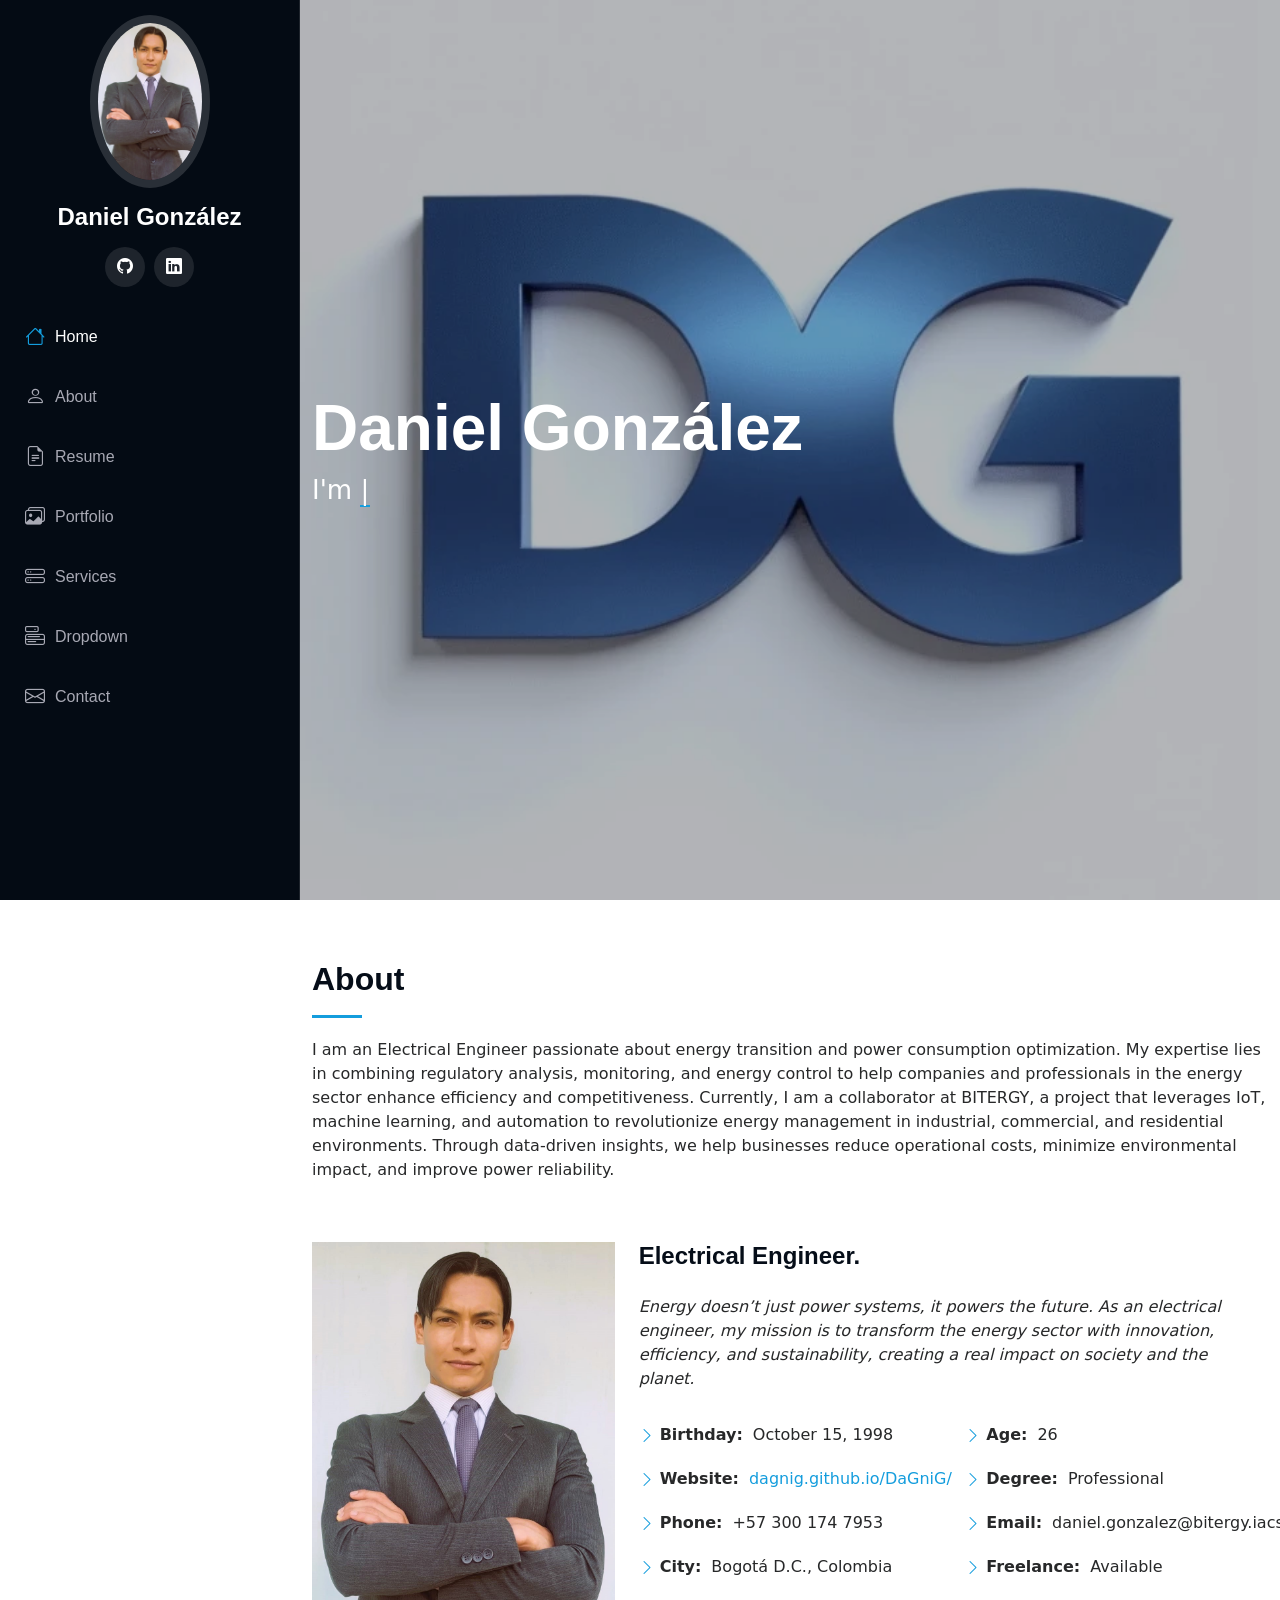
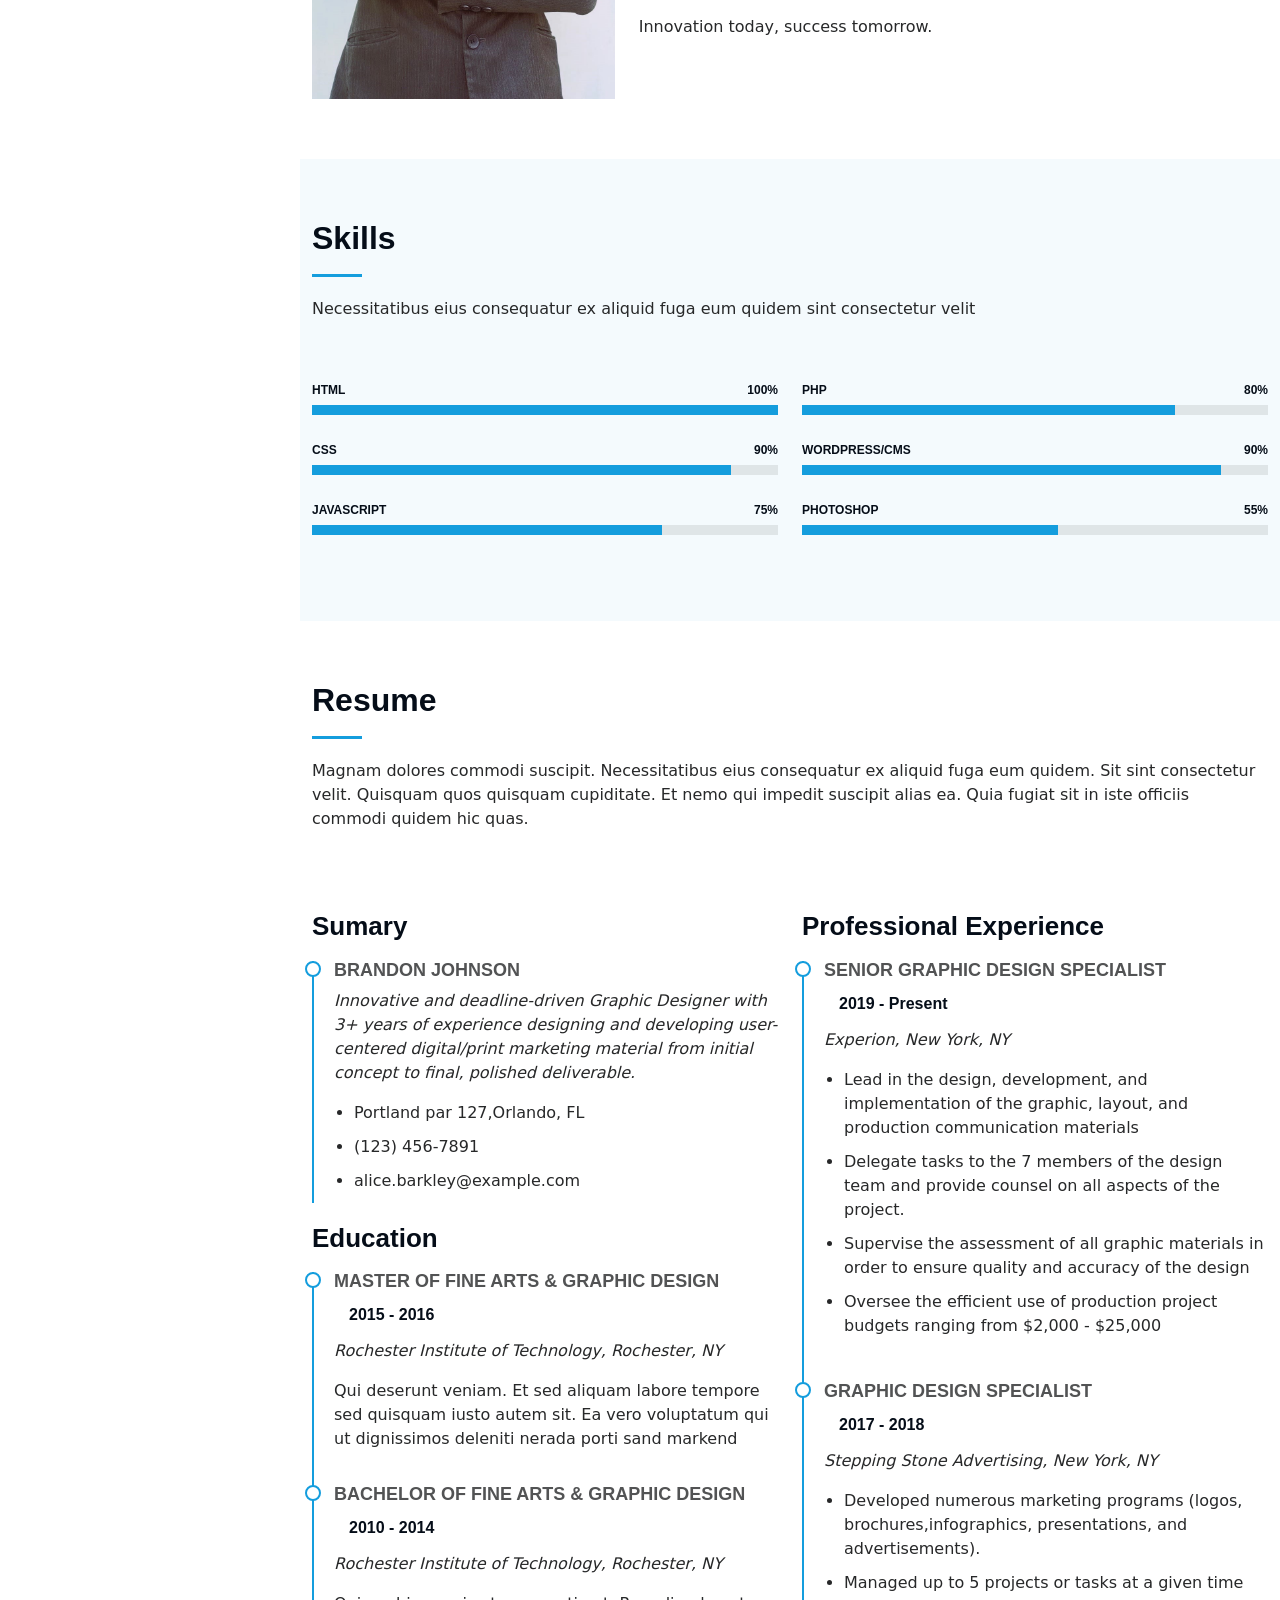
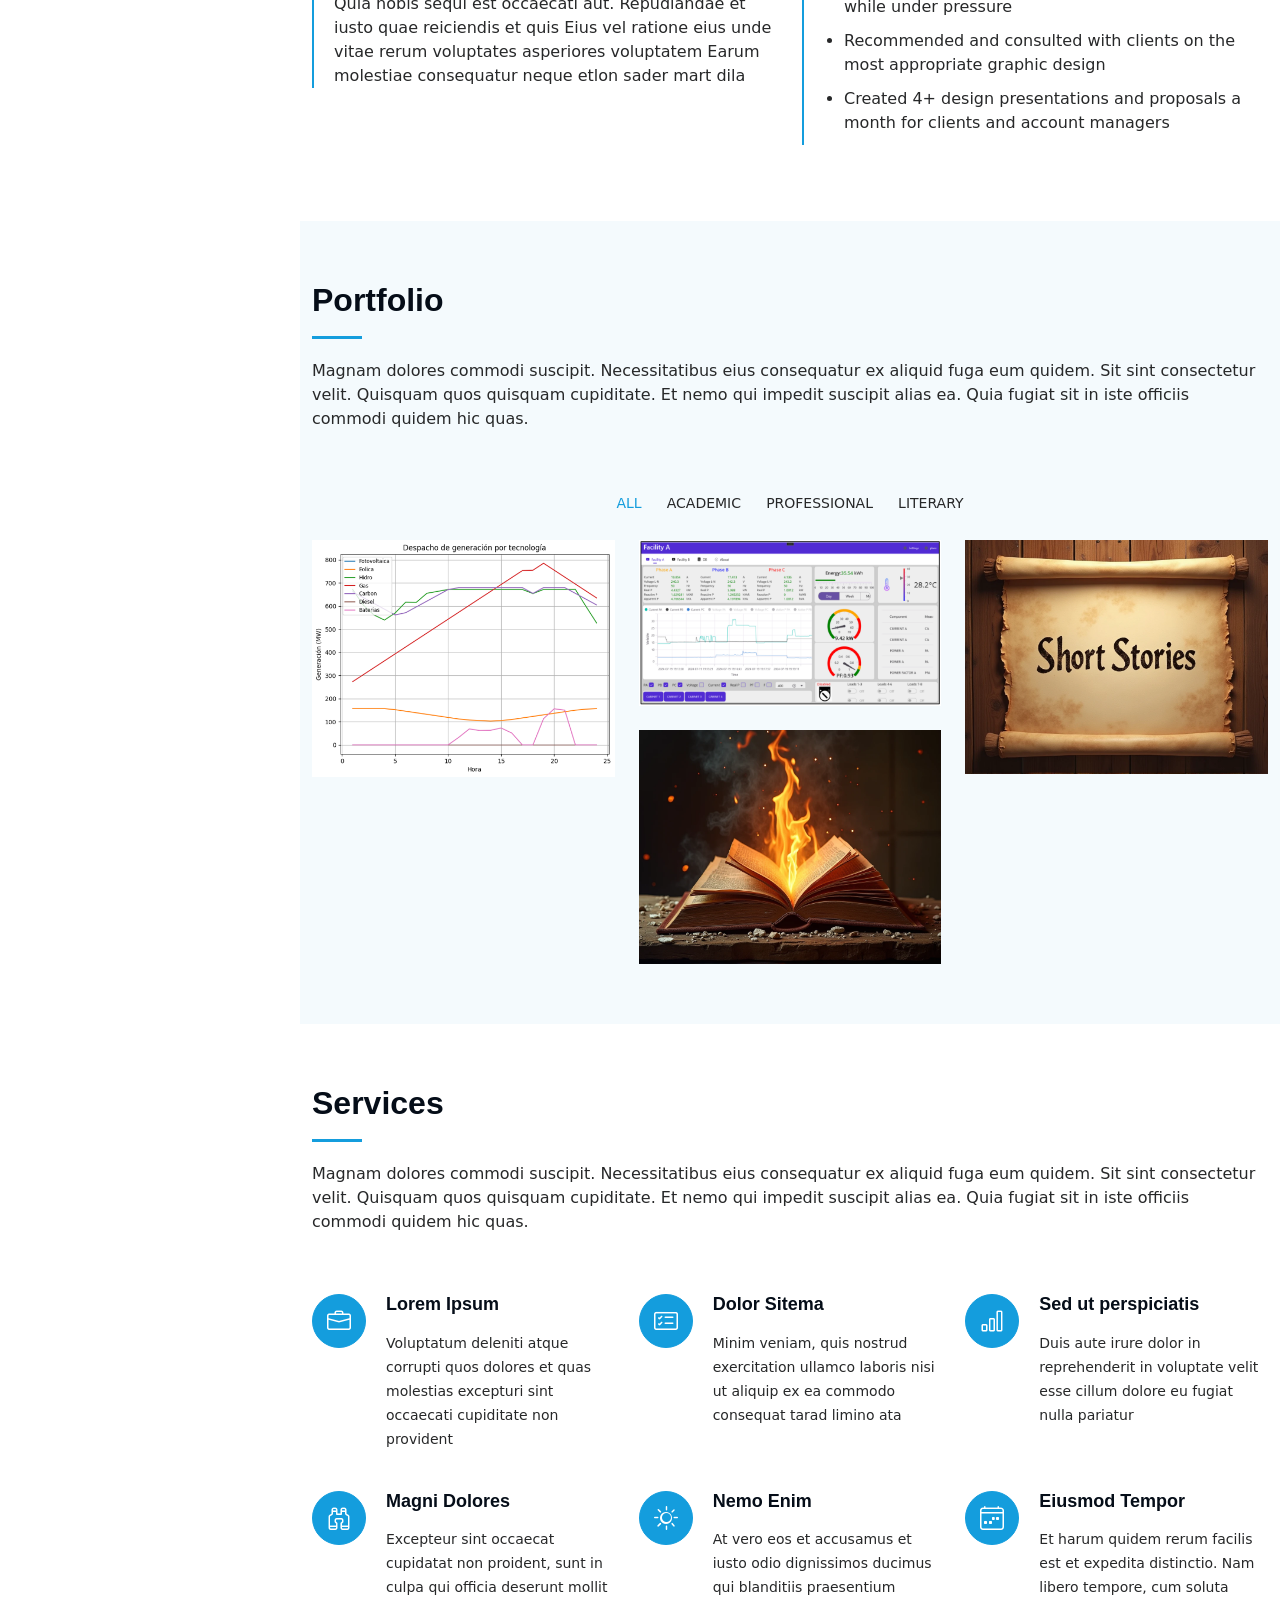
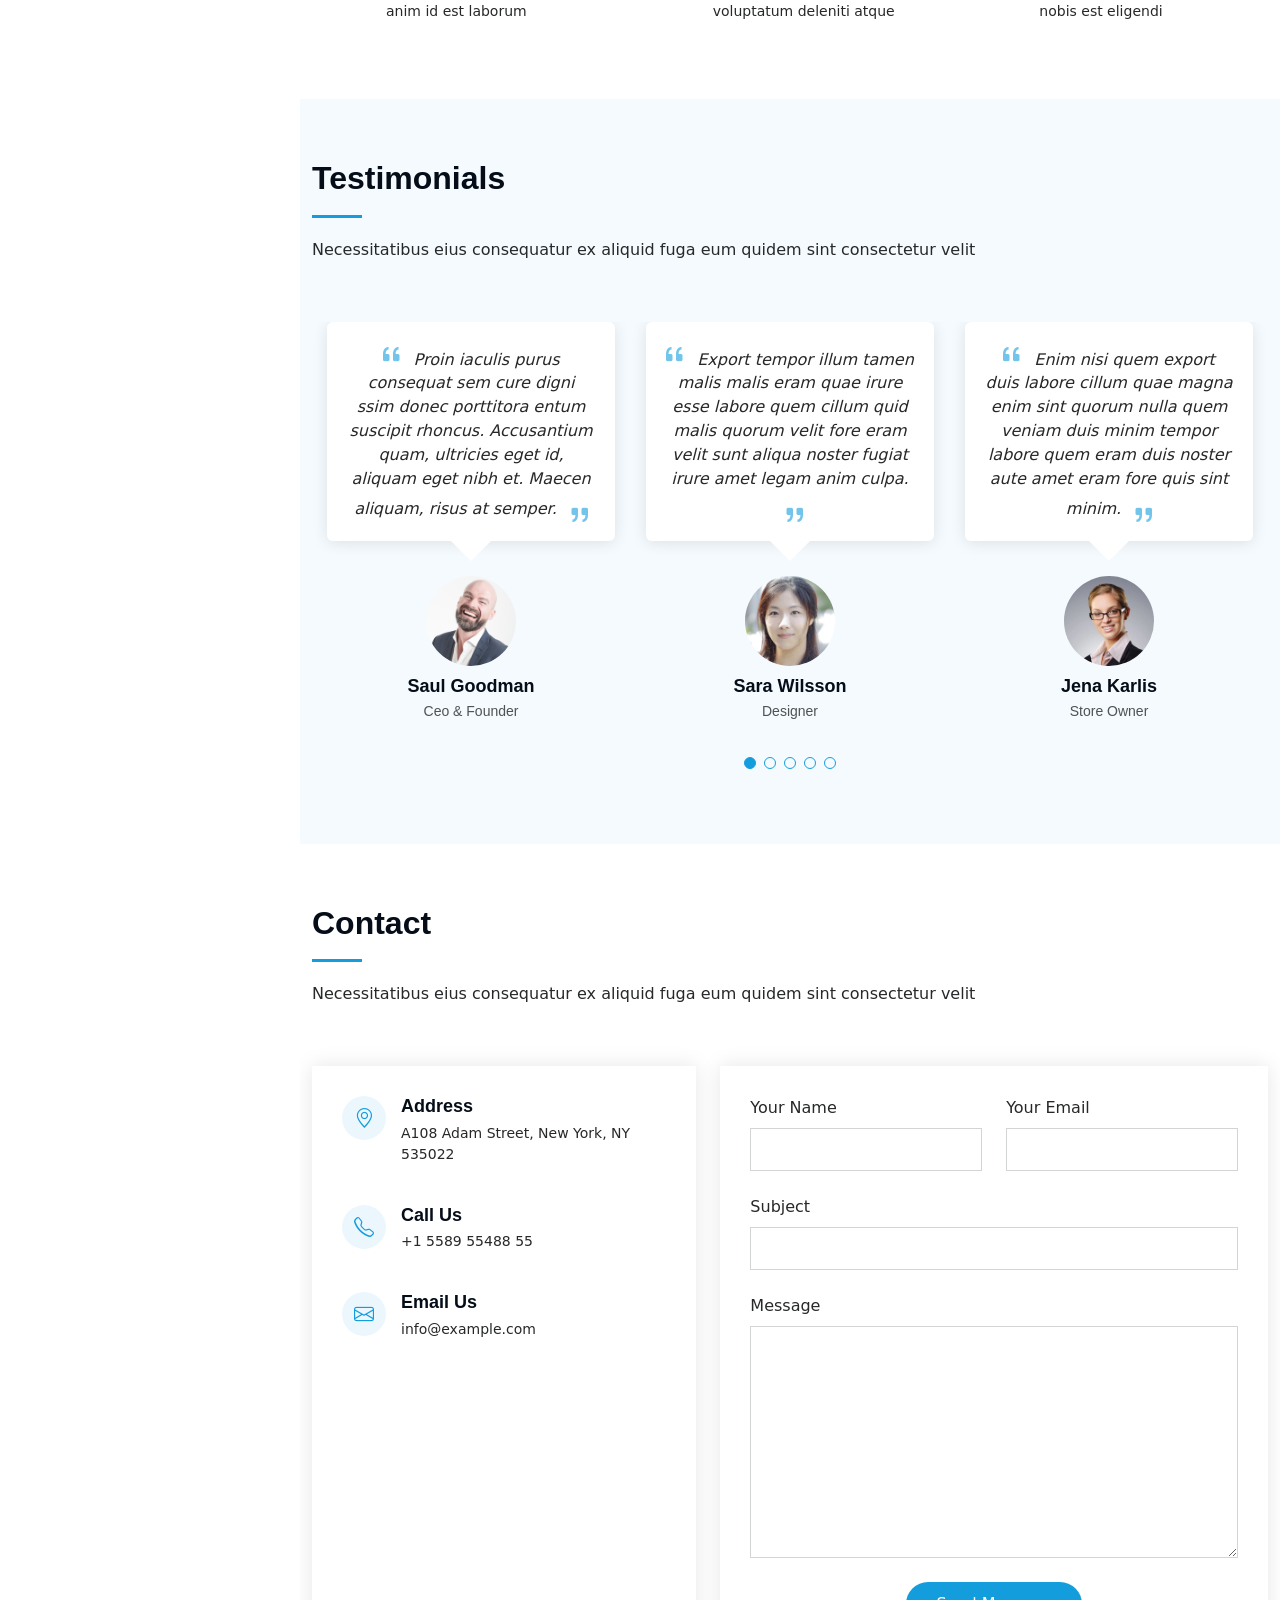
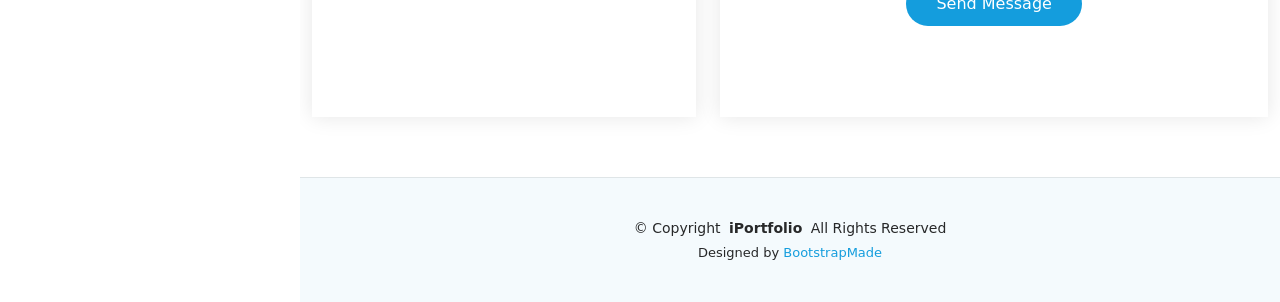
==== commit 5f9a9bfd: "Arquitectura completa sin terminar contenido" ====
--- a/index.html
+++ b/index.html
@@ -392,6 +392,19 @@
                   <p>Lorem ipsum, dolor sit amet consectetur</p>
                   <a href="assets/img/portfolio/pergaminos.png"  data-gallery="portfolio-gallery-product" class="glightbox preview-link"><i class="bi bi-zoom-in"></i></a>
                   <a href="short-stories.html" title="More Details" class="details-link"><i class="bi bi-link-45deg"></i></a>
+                </div>
+              </div>
+            </div><!-- End Portfolio Item -->
+
+
+            <div class="col-lg-4 col-md-6 portfolio-item isotope-item filter-Literary">
+              <div class="portfolio-content h-100">
+                <img src="assets/img/portfolio/versos.png" class="img-fluid" alt="">
+                <div class="portfolio-info">
+                  <h4>Verses</h4>
+                  <p>Lorem ipsum, dolor sit amet consectetur</p>
+                  <a href="assets/img/portfolio/versos.png"  data-gallery="portfolio-gallery-product" class="glightbox preview-link"><i class="bi bi-zoom-in"></i></a>
+                  <a href="verses.html" title="More Details" class="details-link"><i class="bi bi-link-45deg"></i></a>
                 </div>
               </div>
             </div><!-- End Portfolio Item -->
--- a/assets/css/main.css
+++ b/assets/css/main.css
@@ -1267,9 +1267,11 @@
   color: var(--accent-color);
 }
 
+
+
 /*--------------------------------------------------------------
 # Starter Section Section
 --------------------------------------------------------------*/
 .starter-section {
   /* Add your styles here */
-}+}
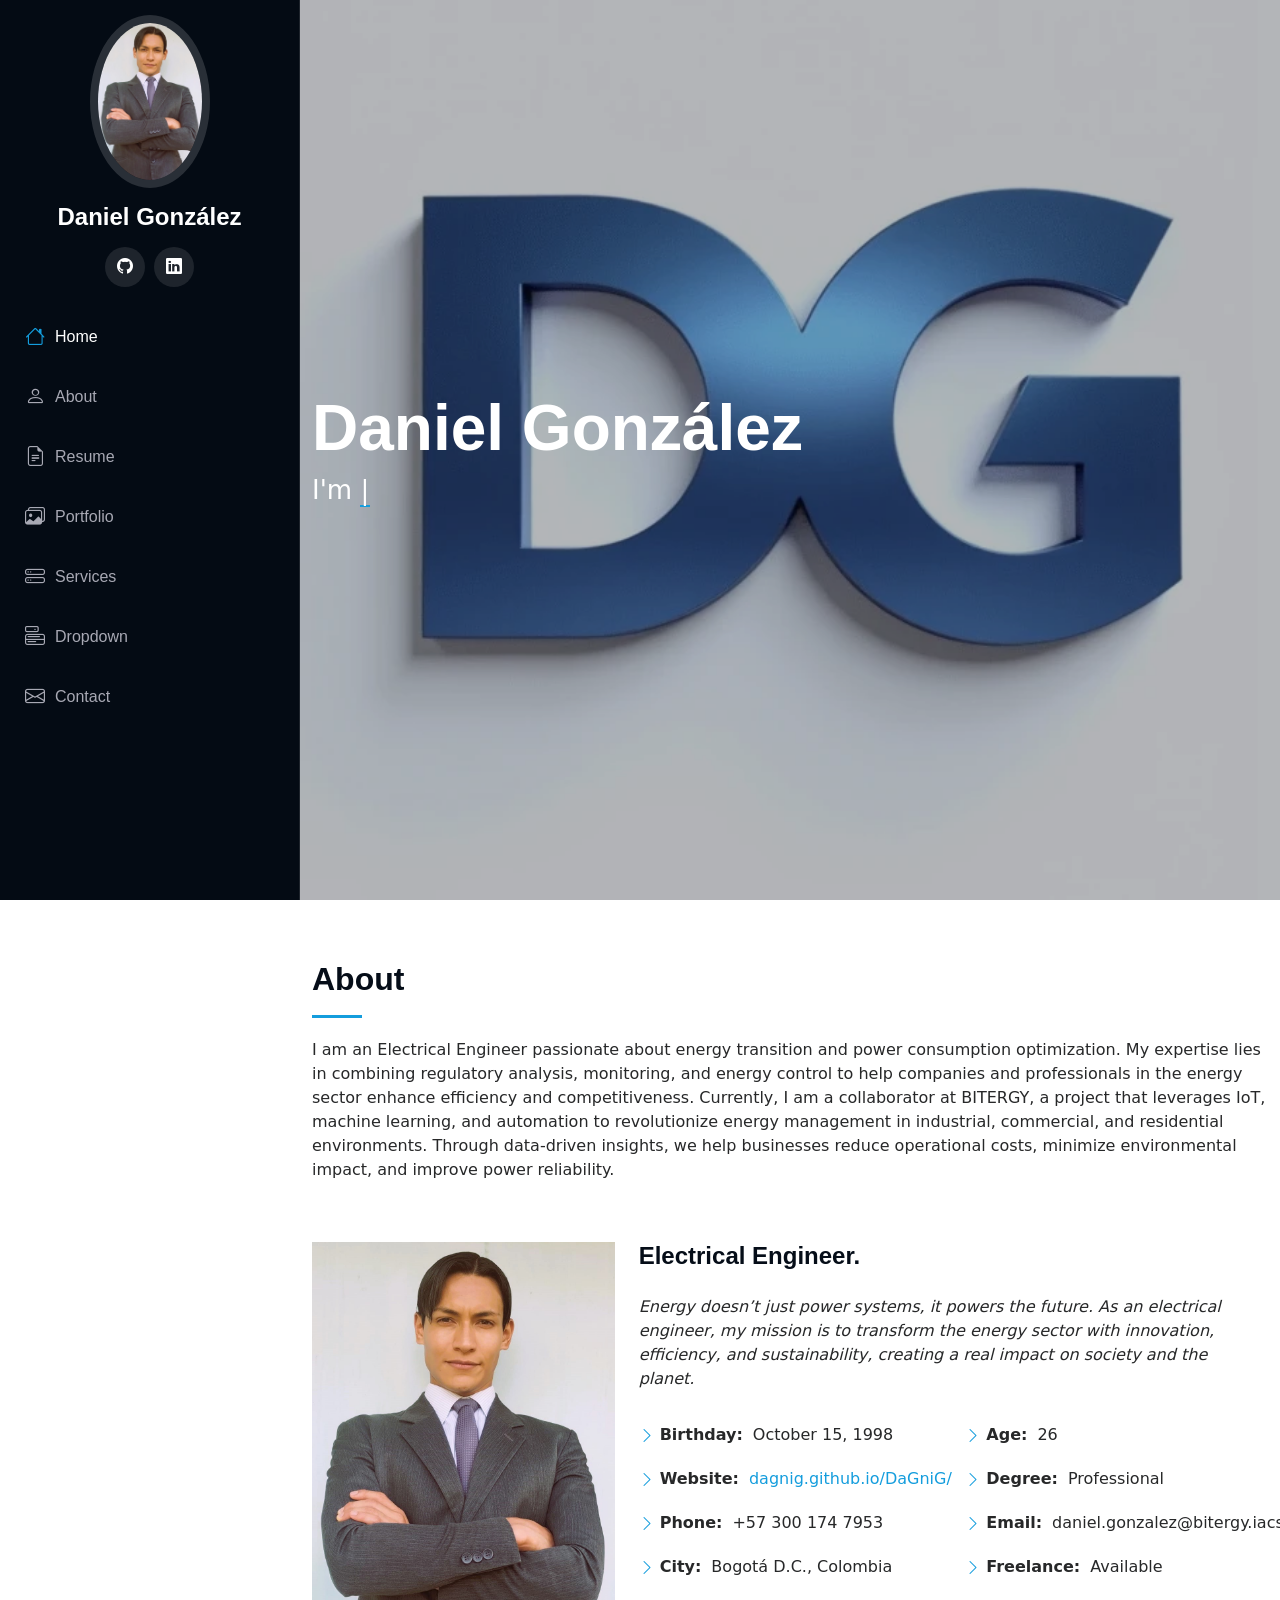
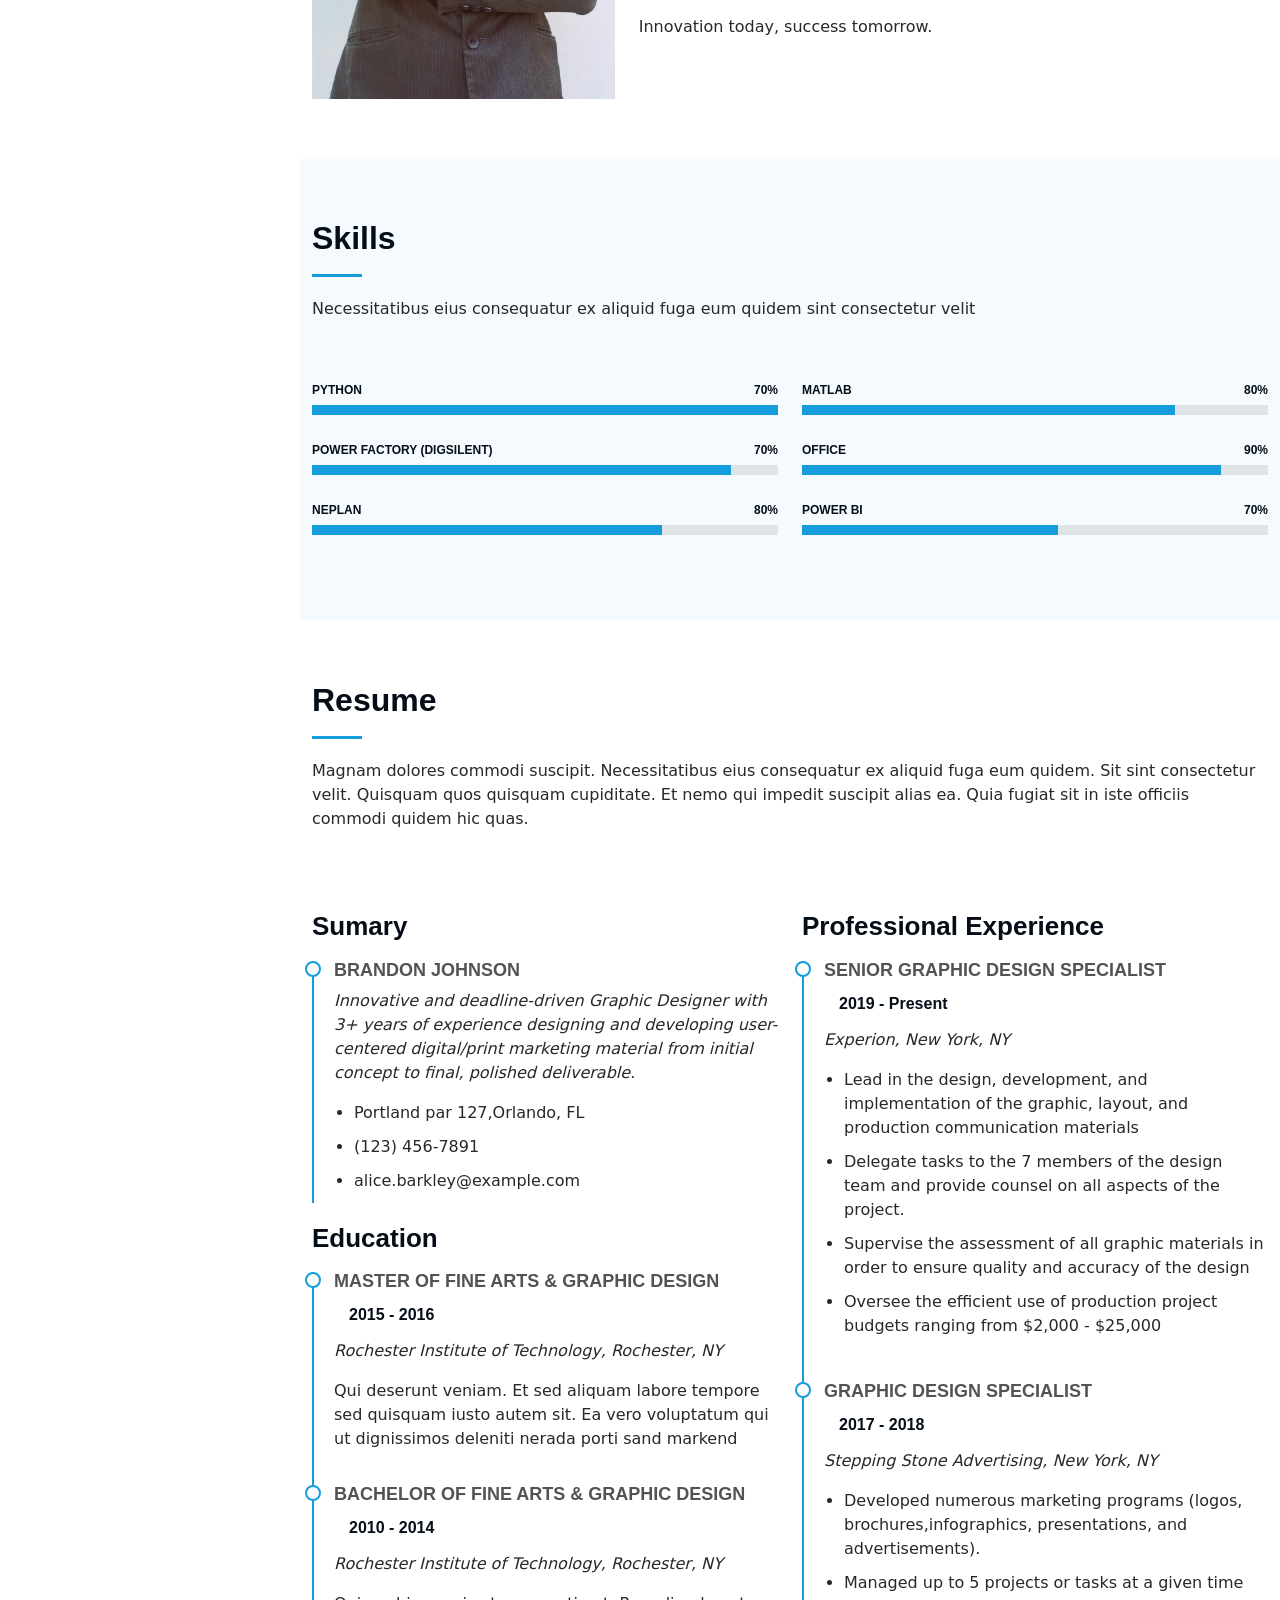
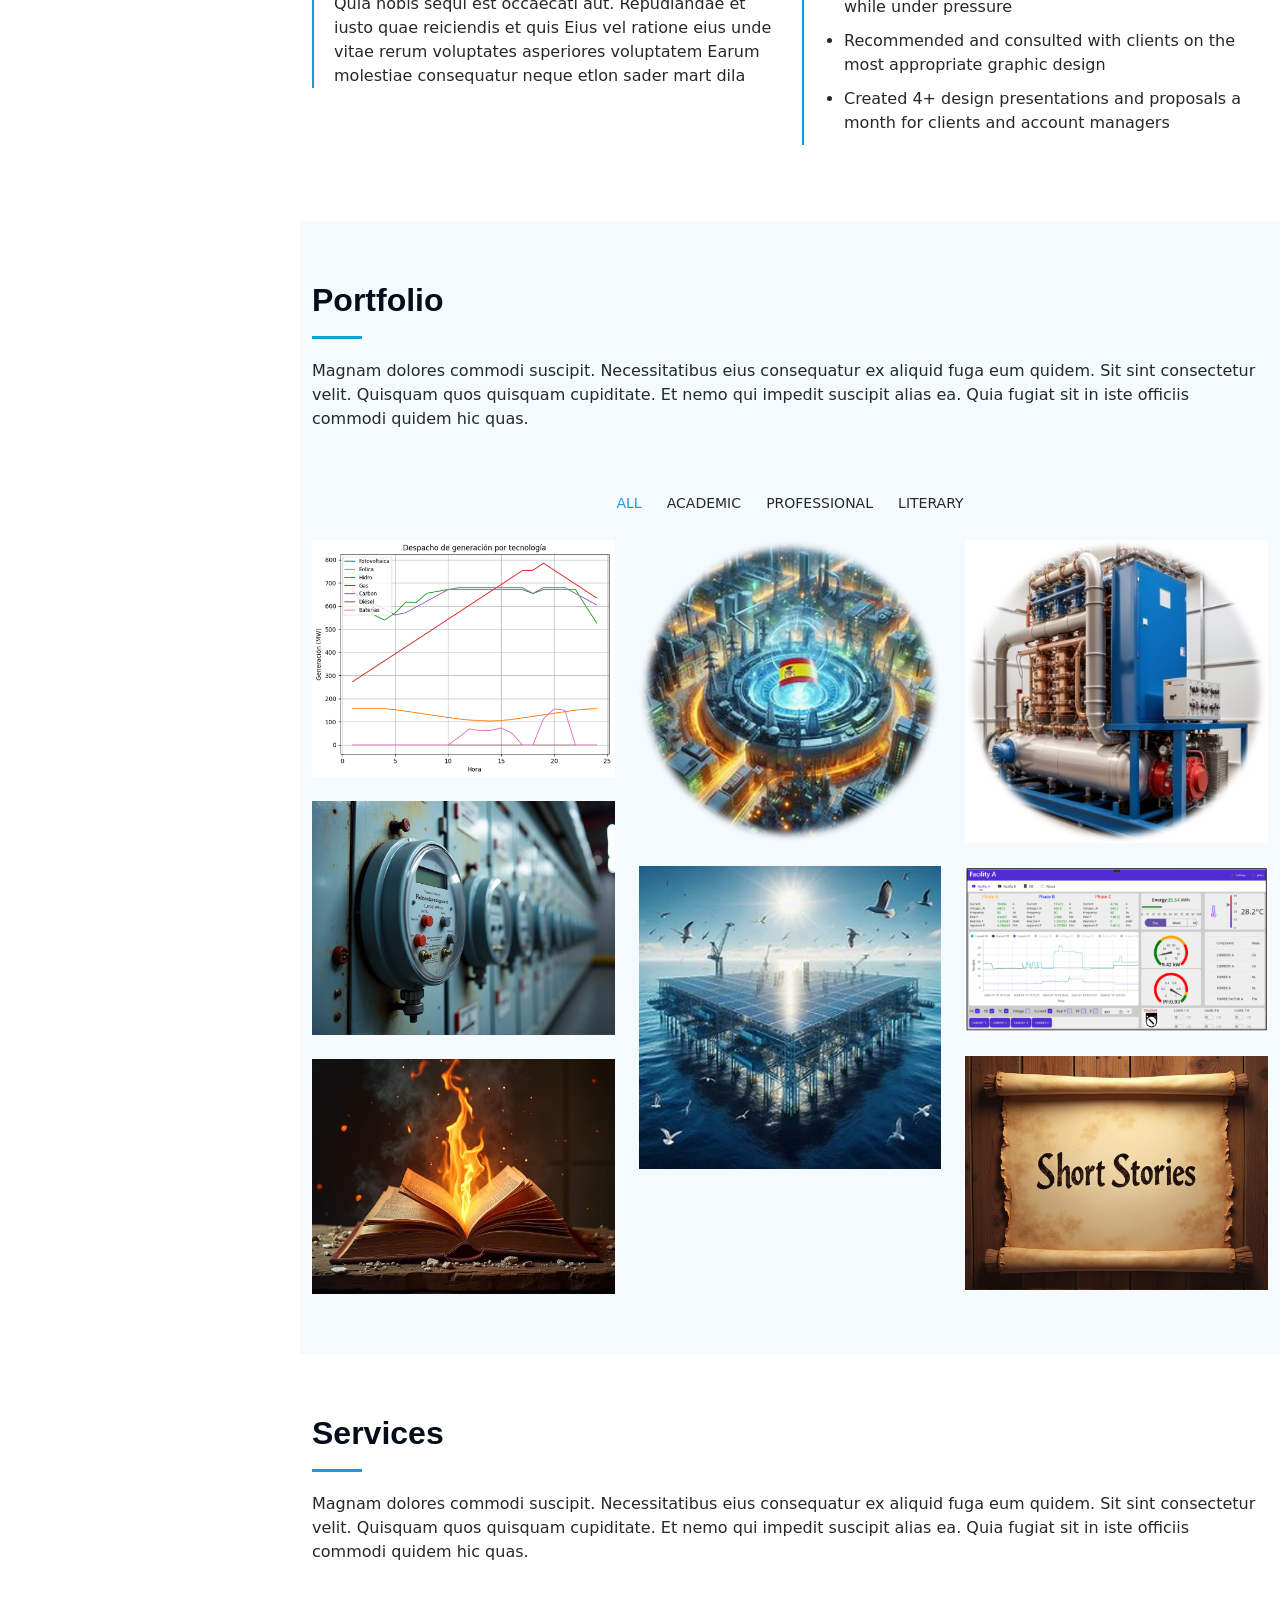
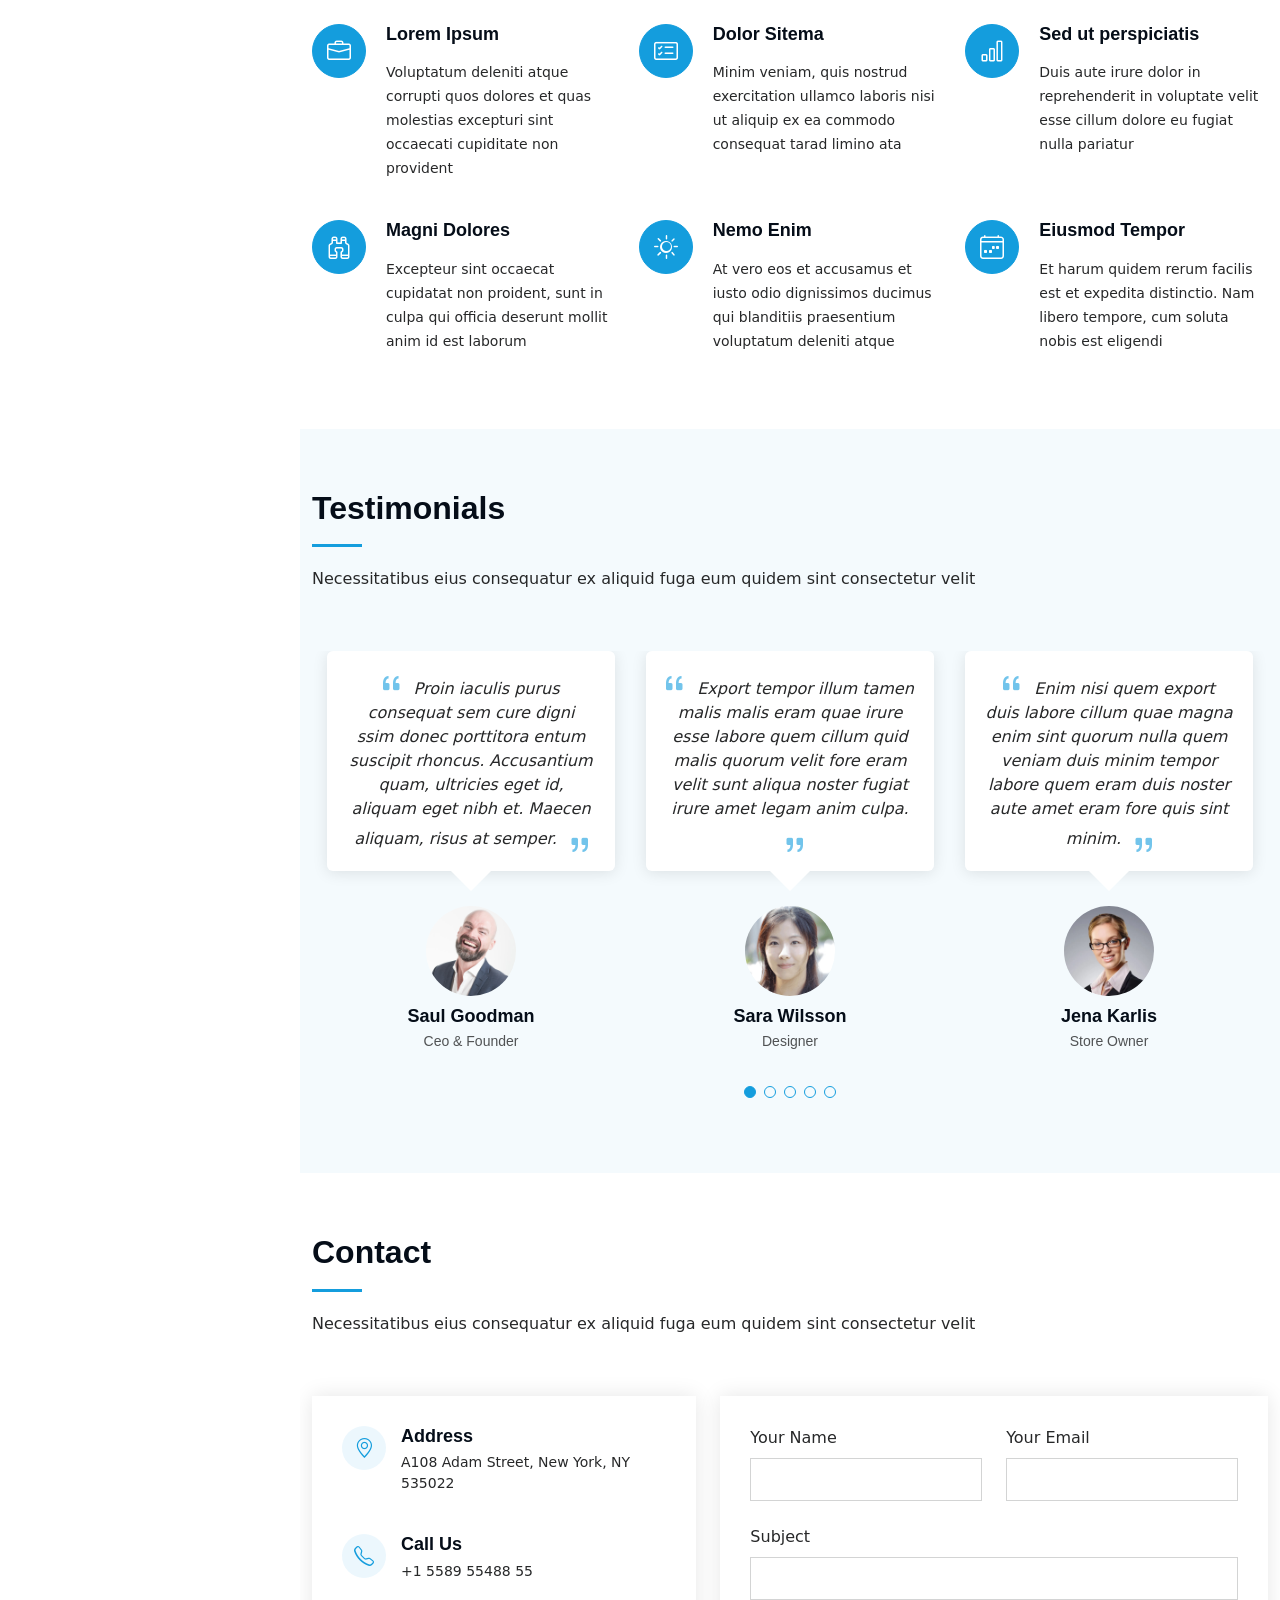
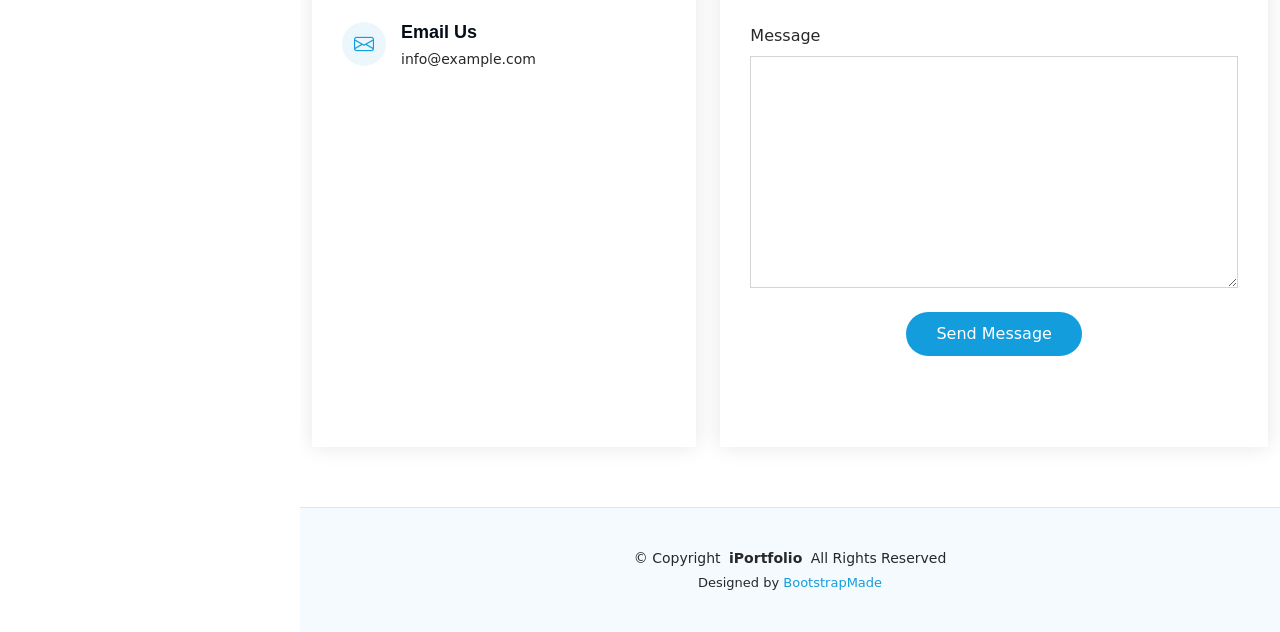
==== commit 5f01d14e: "Proyectos seleccionados" ====
--- a/index.html
+++ b/index.html
@@ -206,21 +206,21 @@
           <div class="col-lg-6">
 
             <div class="progress">
-              <span class="skill"><span>HTML</span> <i class="val">100%</i></span>
+              <span class="skill"><span>Python</span> <i class="val">70%</i></span>
               <div class="progress-bar-wrap">
                 <div class="progress-bar" role="progressbar" aria-valuenow="100" aria-valuemin="0" aria-valuemax="100"></div>
               </div>
             </div><!-- End Skills Item -->
 
             <div class="progress">
-              <span class="skill"><span>CSS</span> <i class="val">90%</i></span>
+              <span class="skill"><span>Power Factory (DigSILENT)</span> <i class="val">70%</i></span>
               <div class="progress-bar-wrap">
                 <div class="progress-bar" role="progressbar" aria-valuenow="90" aria-valuemin="0" aria-valuemax="100"></div>
               </div>
             </div><!-- End Skills Item -->
 
             <div class="progress">
-              <span class="skill"><span>JavaScript</span> <i class="val">75%</i></span>
+              <span class="skill"><span>Neplan</span> <i class="val">80%</i></span>
               <div class="progress-bar-wrap">
                 <div class="progress-bar" role="progressbar" aria-valuenow="75" aria-valuemin="0" aria-valuemax="100"></div>
               </div>
@@ -231,21 +231,21 @@
           <div class="col-lg-6">
 
             <div class="progress">
-              <span class="skill"><span>PHP</span> <i class="val">80%</i></span>
+              <span class="skill"><span>Matlab</span> <i class="val">80%</i></span>
               <div class="progress-bar-wrap">
                 <div class="progress-bar" role="progressbar" aria-valuenow="80" aria-valuemin="0" aria-valuemax="100"></div>
               </div>
             </div><!-- End Skills Item -->
 
             <div class="progress">
-              <span class="skill"><span>WordPress/CMS</span> <i class="val">90%</i></span>
+              <span class="skill"><span>Office</span> <i class="val">90%</i></span>
               <div class="progress-bar-wrap">
                 <div class="progress-bar" role="progressbar" aria-valuenow="90" aria-valuemin="0" aria-valuemax="100"></div>
               </div>
             </div><!-- End Skills Item -->
 
             <div class="progress">
-              <span class="skill"><span>Photoshop</span> <i class="val">55%</i></span>
+              <span class="skill"><span>Power BI</span> <i class="val">70%</i></span>
               <div class="progress-bar-wrap">
                 <div class="progress-bar" role="progressbar" aria-valuenow="55" aria-valuemin="0" aria-valuemax="100"></div>
               </div>
@@ -364,9 +364,57 @@
                 <img src="assets/img/portfolio/E6.png" class="img-fluid" alt="">
                 <div class="portfolio-info">
                   <h4>Economic Dispatch</h4>
-                  <p>Lorem ipsum, dolor sit amet consectetur</p>
+                  <p></p>
                   <a href="assets/img/portfolio/E6.png"  data-gallery="portfolio-gallery-app" class="glightbox preview-link"><i class="bi bi-zoom-in"></i></a>
-                  <a href="academic-project-1.html" title="More Details" class="details-link"><i class="bi bi-link-45deg"></i></a>
+                  <a href="economic-dispatch.html" title="More Details" class="details-link"><i class="bi bi-link-45deg"></i></a>
+                </div>
+              </div>
+            </div><!-- End Portfolio Item -->
+
+            <div class="col-lg-4 col-md-6 portfolio-item isotope-item filter-Academic">
+              <div class="portfolio-content h-100">
+                <img src="assets/img/portfolio/españa-in.png" class="img-fluid" alt="">
+                <div class="portfolio-info">
+                  <h4>Spanish Dispatch</h4>
+                  <p></p>
+                  <a href="assets/img/portfolio/españa-in.png"  data-gallery="portfolio-gallery-app" class="glightbox preview-link"><i class="bi bi-zoom-in"></i></a>
+                  <a href="spanish-dispatch.html" title="More Details" class="details-link"><i class="bi bi-link-45deg"></i></a>
+                </div>
+              </div>
+            </div><!-- End Portfolio Item -->
+
+            <div class="col-lg-4 col-md-6 portfolio-item isotope-item filter-Academic">
+              <div class="portfolio-content h-100">
+                <img src="assets/img/portfolio/PAR.jpg" class="img-fluid" alt="">
+                <div class="portfolio-info">
+                  <h4>PAR</h4>
+                  <p></p>
+                  <a href="assets/img/portfolio/PAR.jpg"  data-gallery="portfolio-gallery-app" class="glightbox preview-link"><i class="bi bi-zoom-in"></i></a>
+                  <a href="PAR.html" title="More Details" class="details-link"><i class="bi bi-link-45deg"></i></a>
+                </div>
+              </div>
+            </div><!-- End Portfolio Item -->
+
+            <div class="col-lg-4 col-md-6 portfolio-item isotope-item filter-Academic">
+              <div class="portfolio-content h-100">
+                <img src="assets/img/portfolio/meter.png" class="img-fluid" alt="">
+                <div class="portfolio-info">
+                  <h4>The New Generation of Electric Meters</h4>
+                  <p></p>
+                  <a href="assets/img/portfolio/meter.png"  data-gallery="portfolio-gallery-app" class="glightbox preview-link"><i class="bi bi-zoom-in"></i></a>
+                  <a href="meters.html" title="More Details" class="details-link"><i class="bi bi-link-45deg"></i></a>
+                </div>
+              </div>
+            </div><!-- End Portfolio Item -->
+
+            <div class="col-lg-4 col-md-6 portfolio-item isotope-item filter-Academic">
+              <div class="portfolio-content h-100">
+                <img src="assets/img/portfolio/portada_providencia.png" class="img-fluid" alt="">
+                <div class="portfolio-info">
+                  <h4>Providencia Energy Community</h4>
+                  <p></p>
+                  <a href="assets/img/portfolio/portada_providencia.png"  data-gallery="portfolio-gallery-app" class="glightbox preview-link"><i class="bi bi-zoom-in"></i></a>
+                  <a href="providencia.html" title="More Details" class="details-link"><i class="bi bi-link-45deg"></i></a>
                 </div>
               </div>
             </div><!-- End Portfolio Item -->
@@ -376,9 +424,9 @@
                 <img src="assets/img/portfolio/Brochure_Solution.png" class="img-fluid" alt="">
                 <div class="portfolio-info">
                   <h4>Bitergy</h4>
-                  <p>Lorem ipsum, dolor sit amet consectetur</p>
+                  <p></p>
                   <a href="assets/img/portfolio/Brochure_Solution.png"  data-gallery="portfolio-gallery-branding" class="glightbox preview-link"><i class="bi bi-zoom-in"></i></a>
-                  <a href="professional-project-1.html" title="More Details" class="details-link"><i class="bi bi-link-45deg"></i></a>
+                  <a href="bitergy.html" title="More Details" class="details-link"><i class="bi bi-link-45deg"></i></a>
                 </div>
               </div>
             </div><!-- End Portfolio Item -->
@@ -389,7 +437,7 @@
                 <img src="assets/img/portfolio/pergaminos.png" class="img-fluid" alt="">
                 <div class="portfolio-info">
                   <h4>Short Stories</h4>
-                  <p>Lorem ipsum, dolor sit amet consectetur</p>
+                  <p></p>
                   <a href="assets/img/portfolio/pergaminos.png"  data-gallery="portfolio-gallery-product" class="glightbox preview-link"><i class="bi bi-zoom-in"></i></a>
                   <a href="short-stories.html" title="More Details" class="details-link"><i class="bi bi-link-45deg"></i></a>
                 </div>
@@ -402,7 +450,7 @@
                 <img src="assets/img/portfolio/versos.png" class="img-fluid" alt="">
                 <div class="portfolio-info">
                   <h4>Verses</h4>
-                  <p>Lorem ipsum, dolor sit amet consectetur</p>
+                  <p></p>
                   <a href="assets/img/portfolio/versos.png"  data-gallery="portfolio-gallery-product" class="glightbox preview-link"><i class="bi bi-zoom-in"></i></a>
                   <a href="verses.html" title="More Details" class="details-link"><i class="bi bi-link-45deg"></i></a>
                 </div>
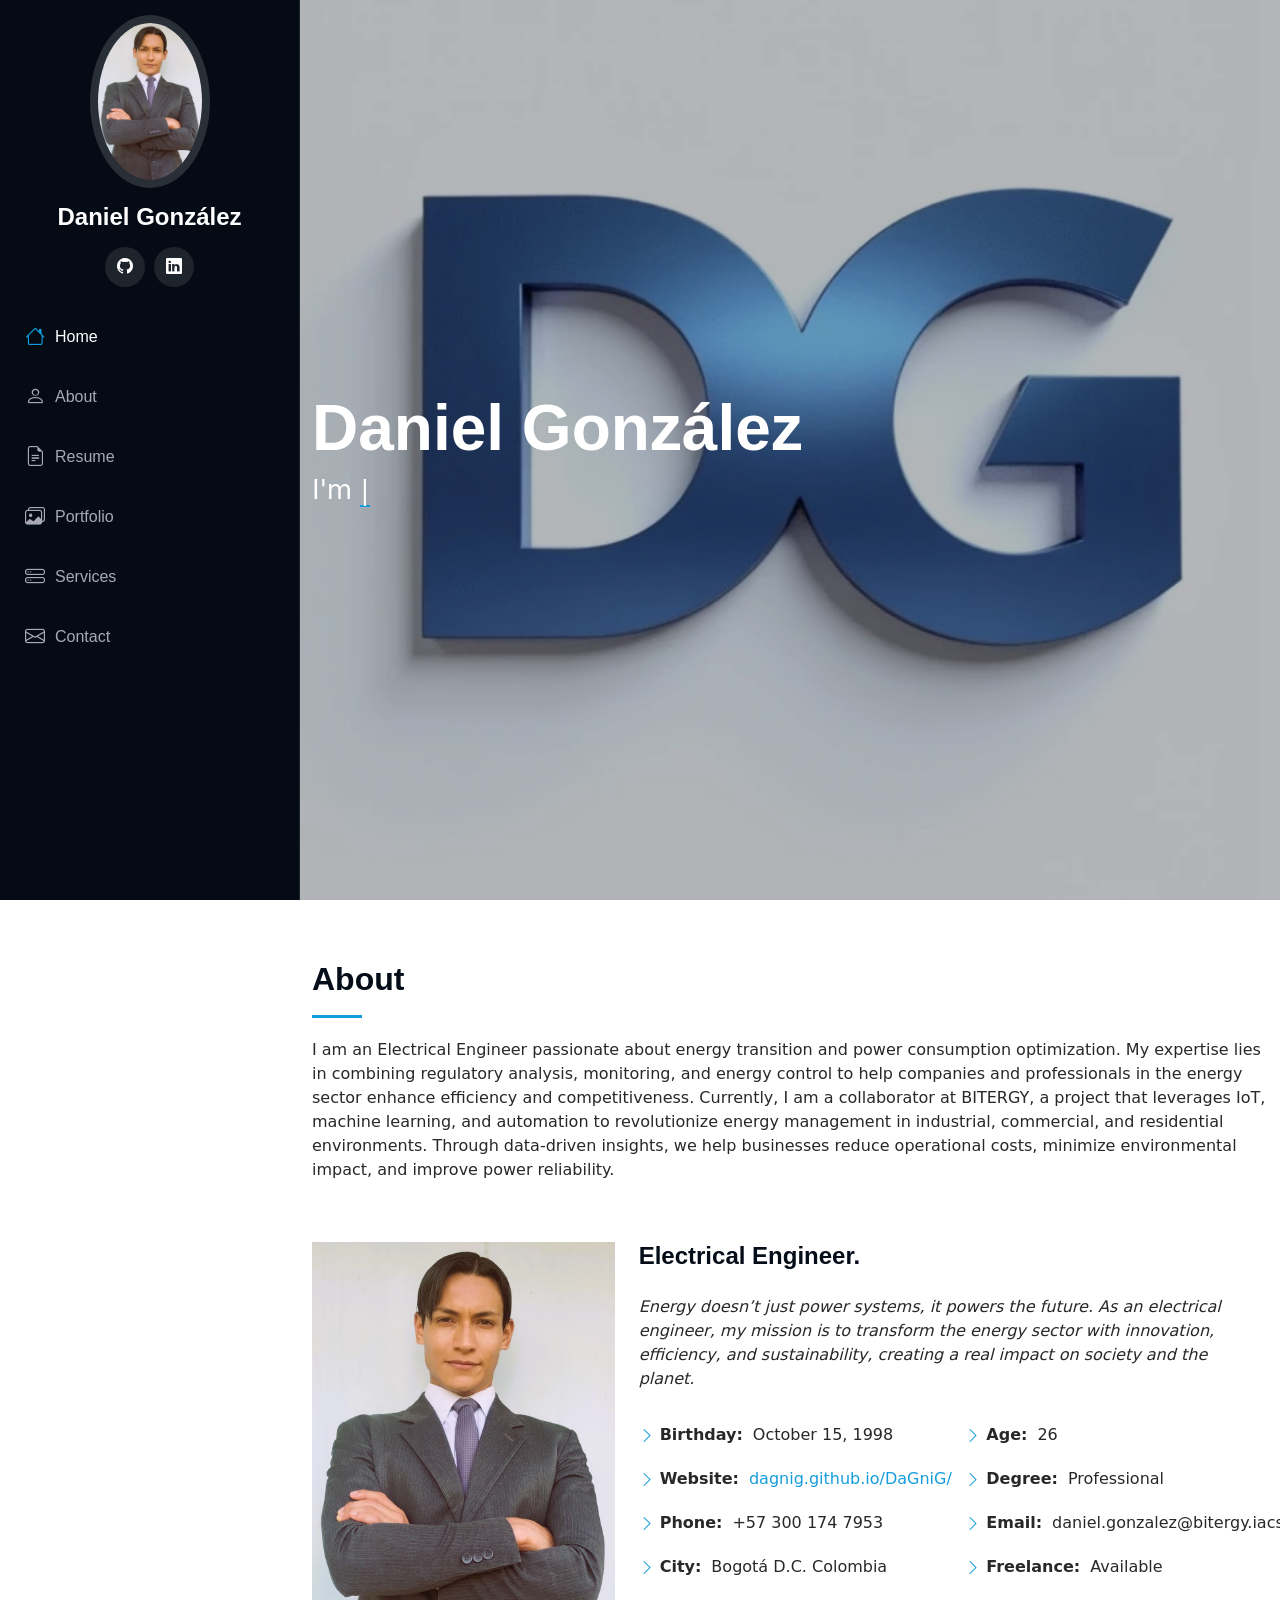
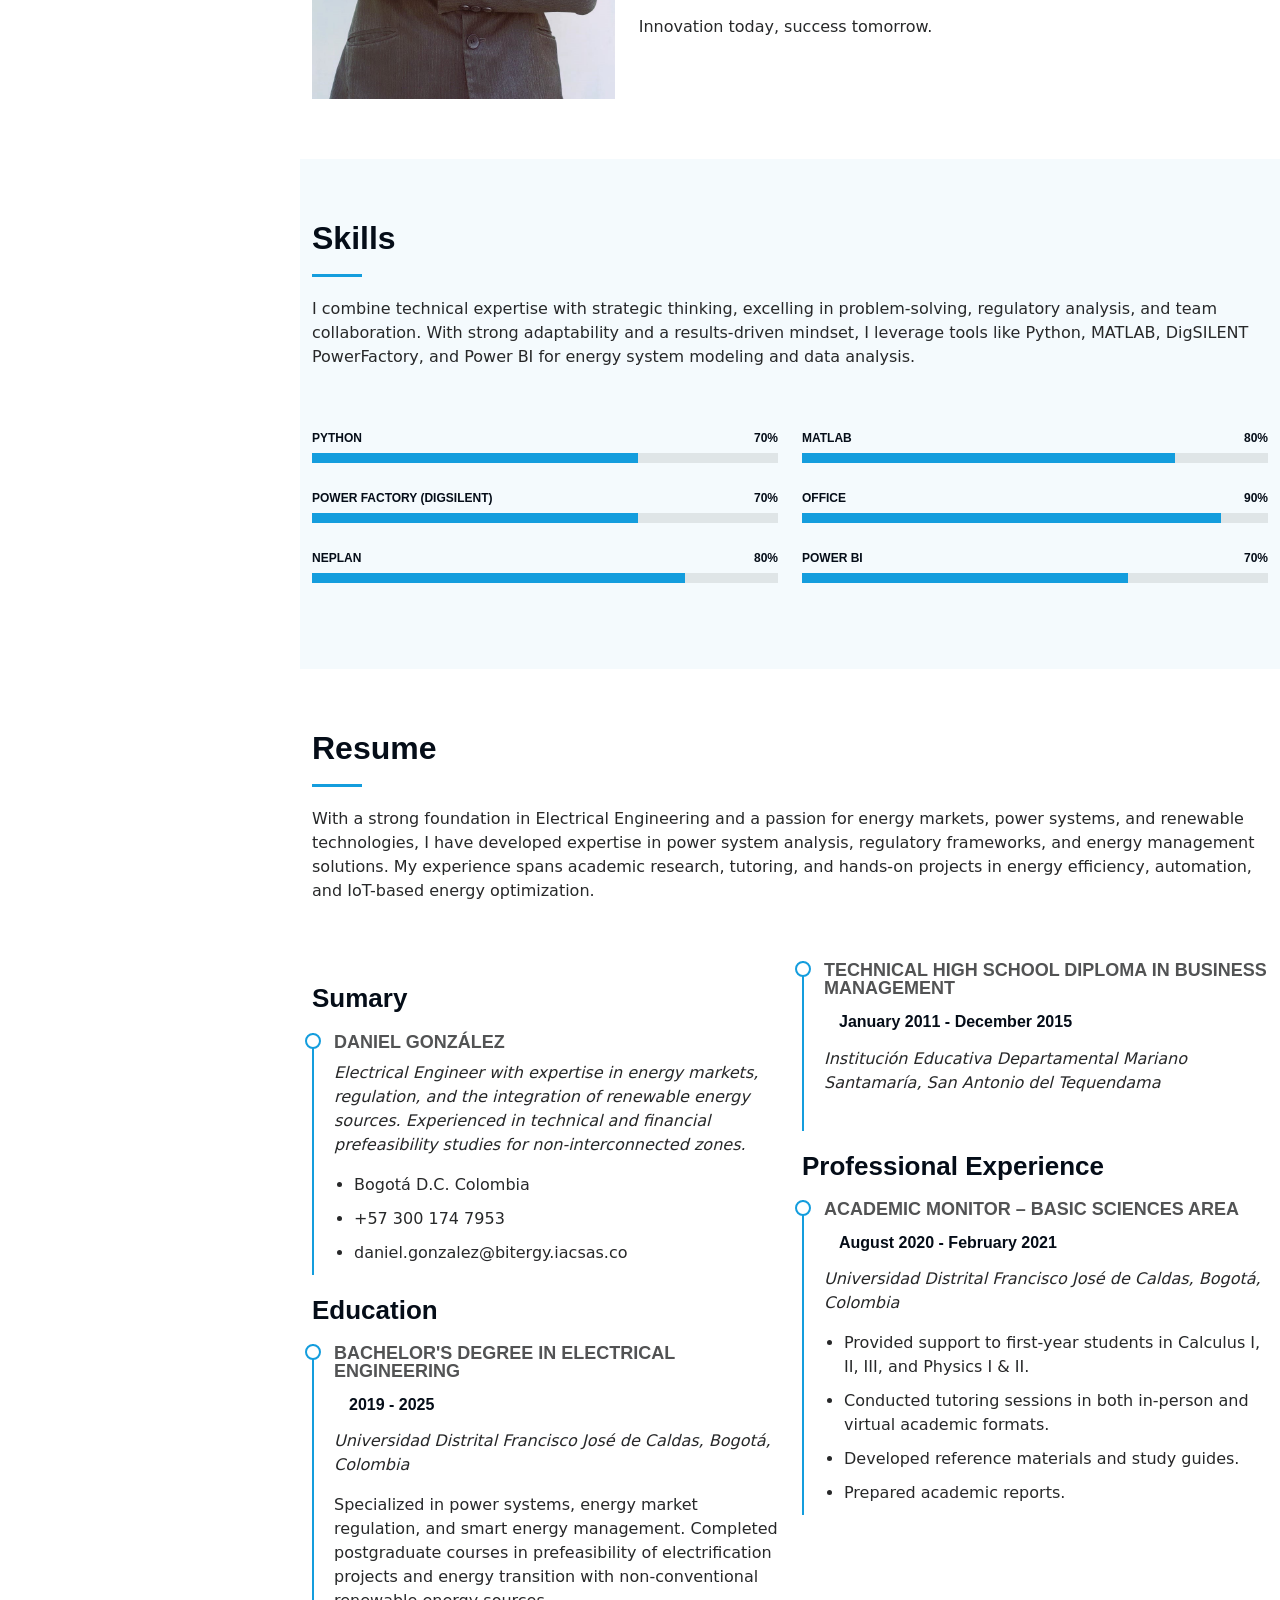
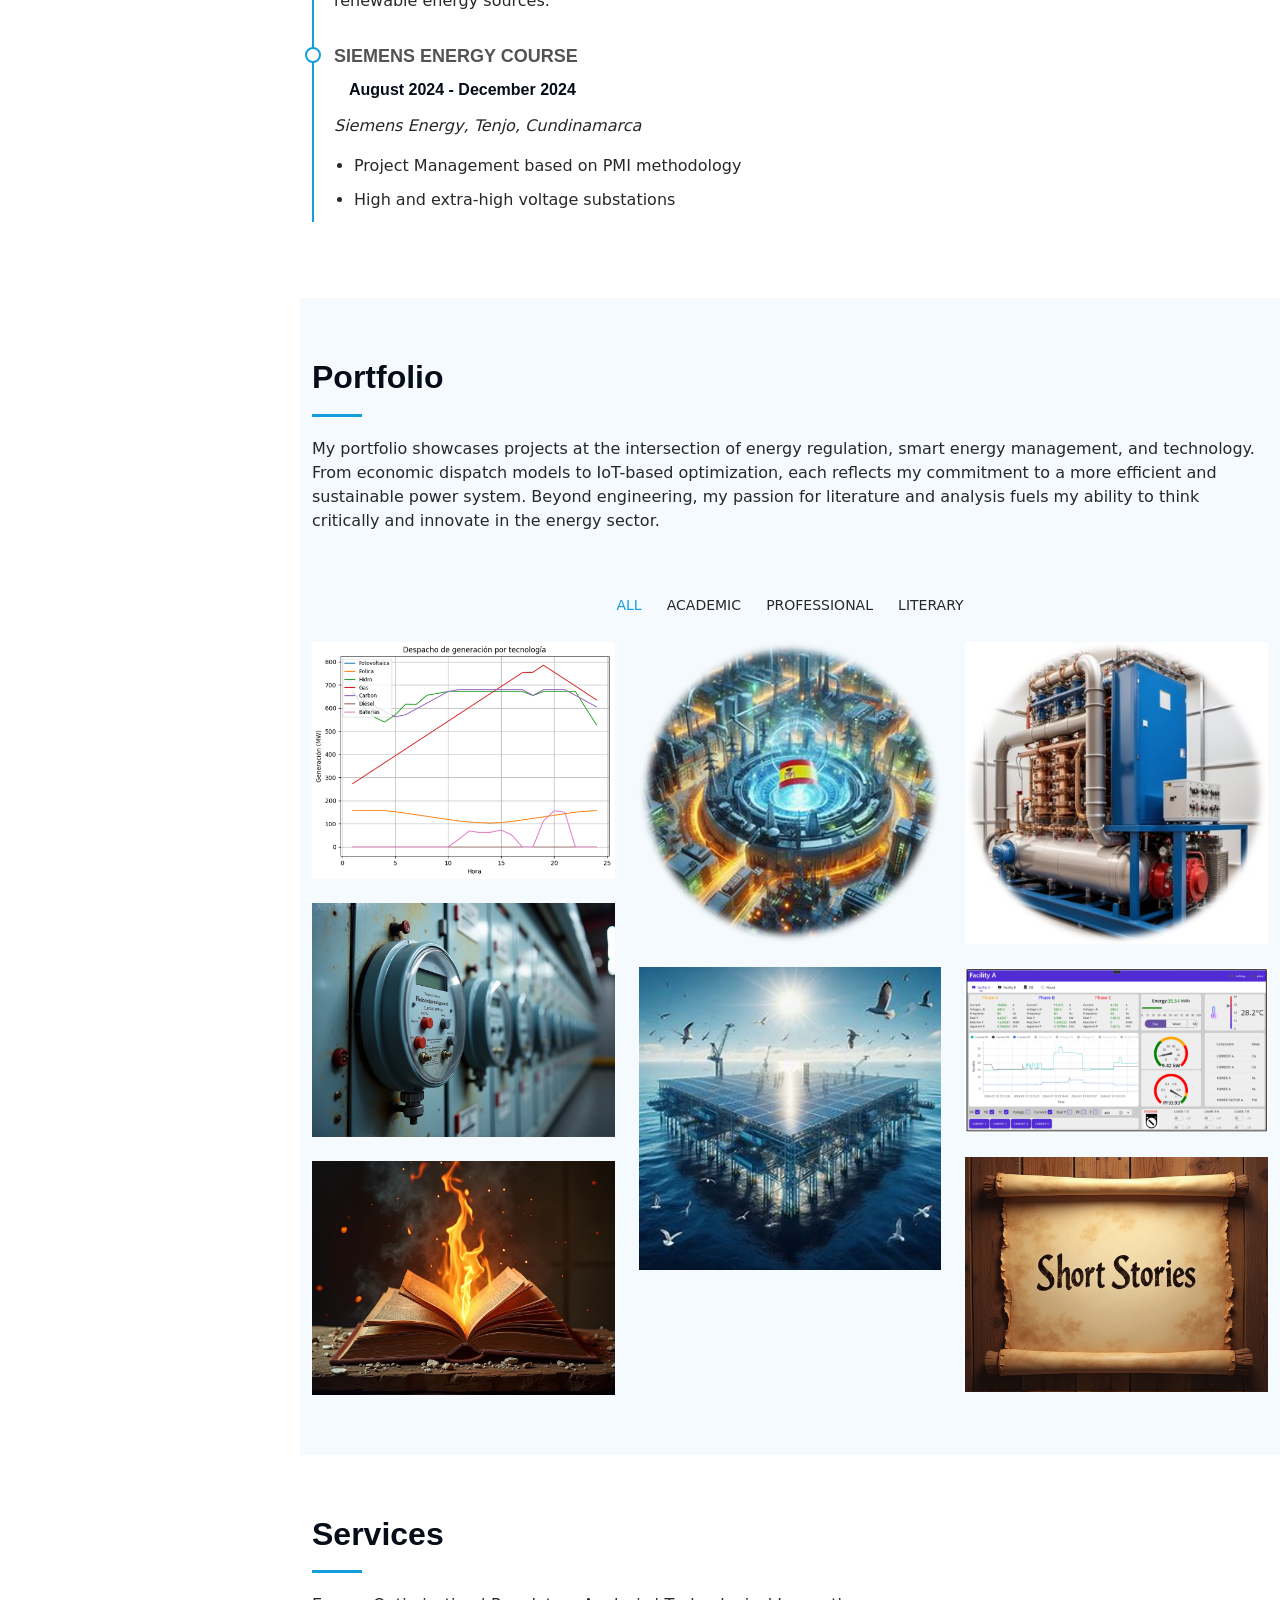
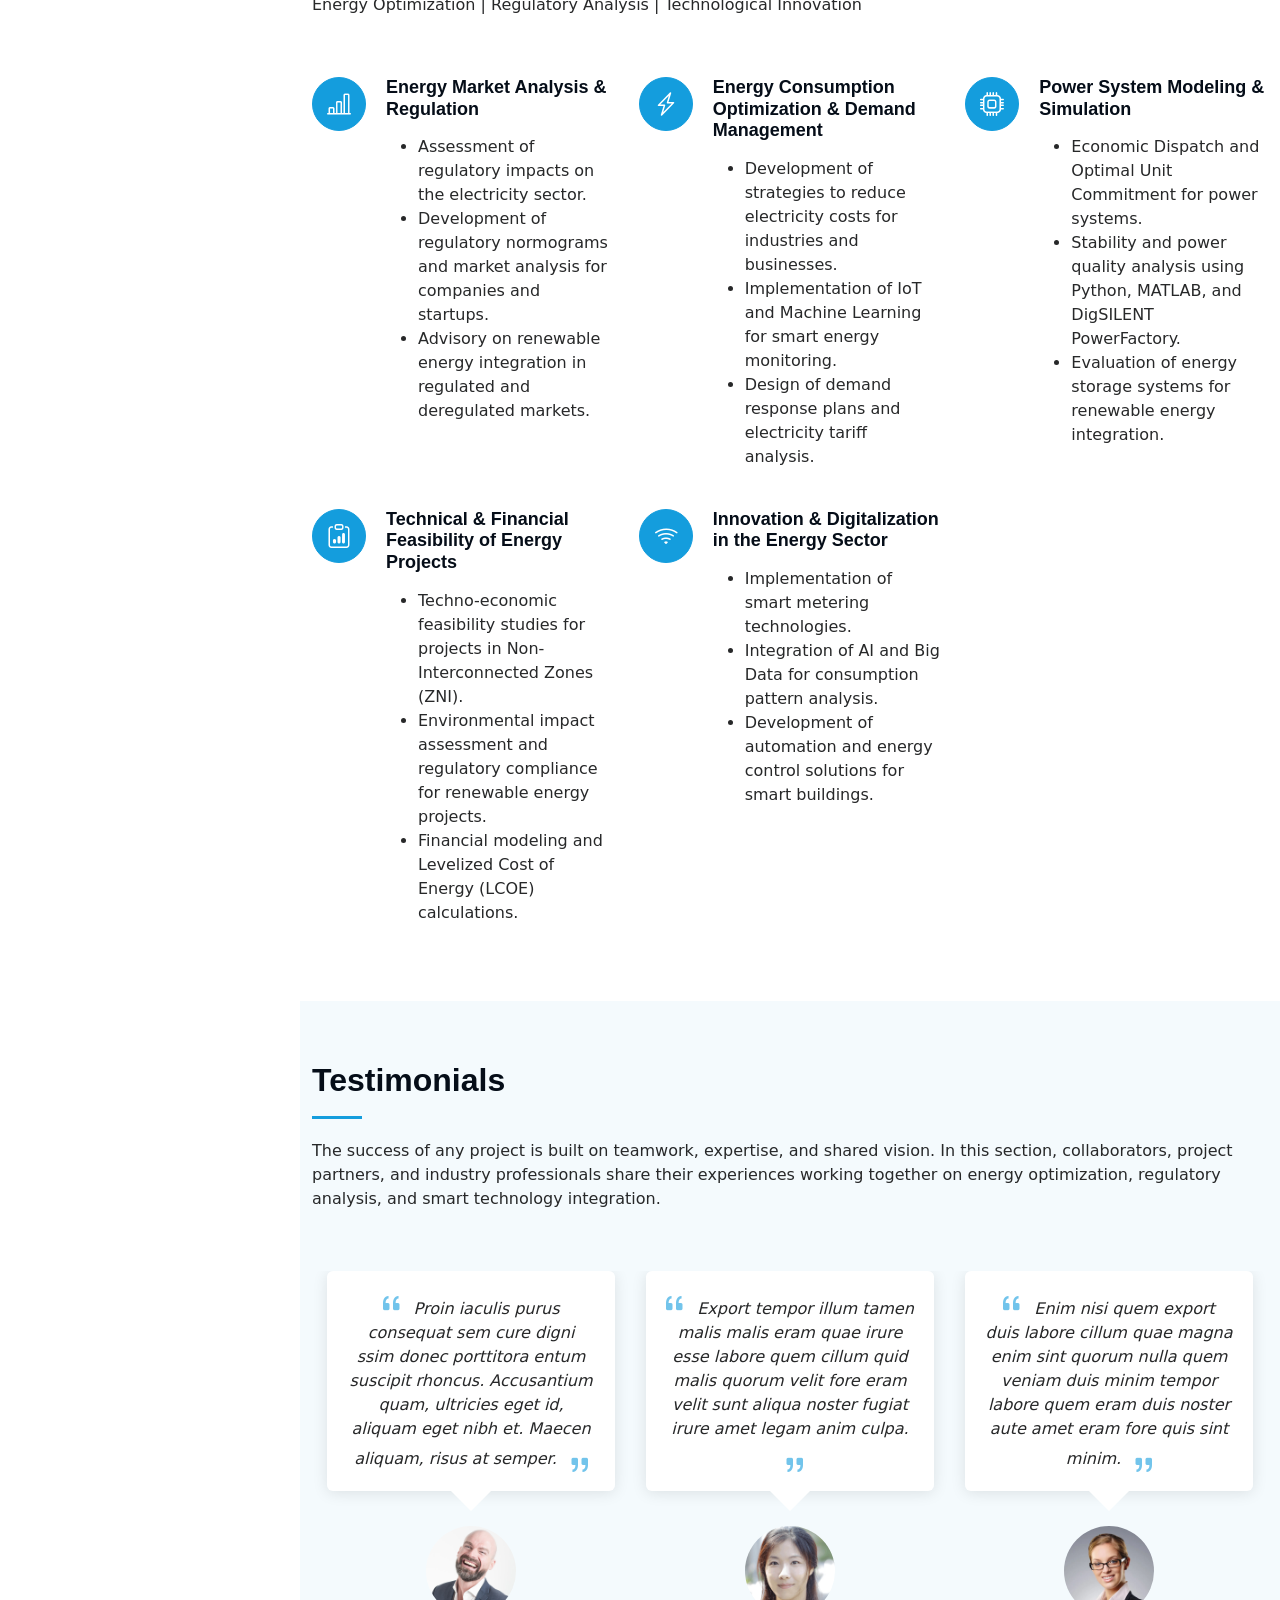
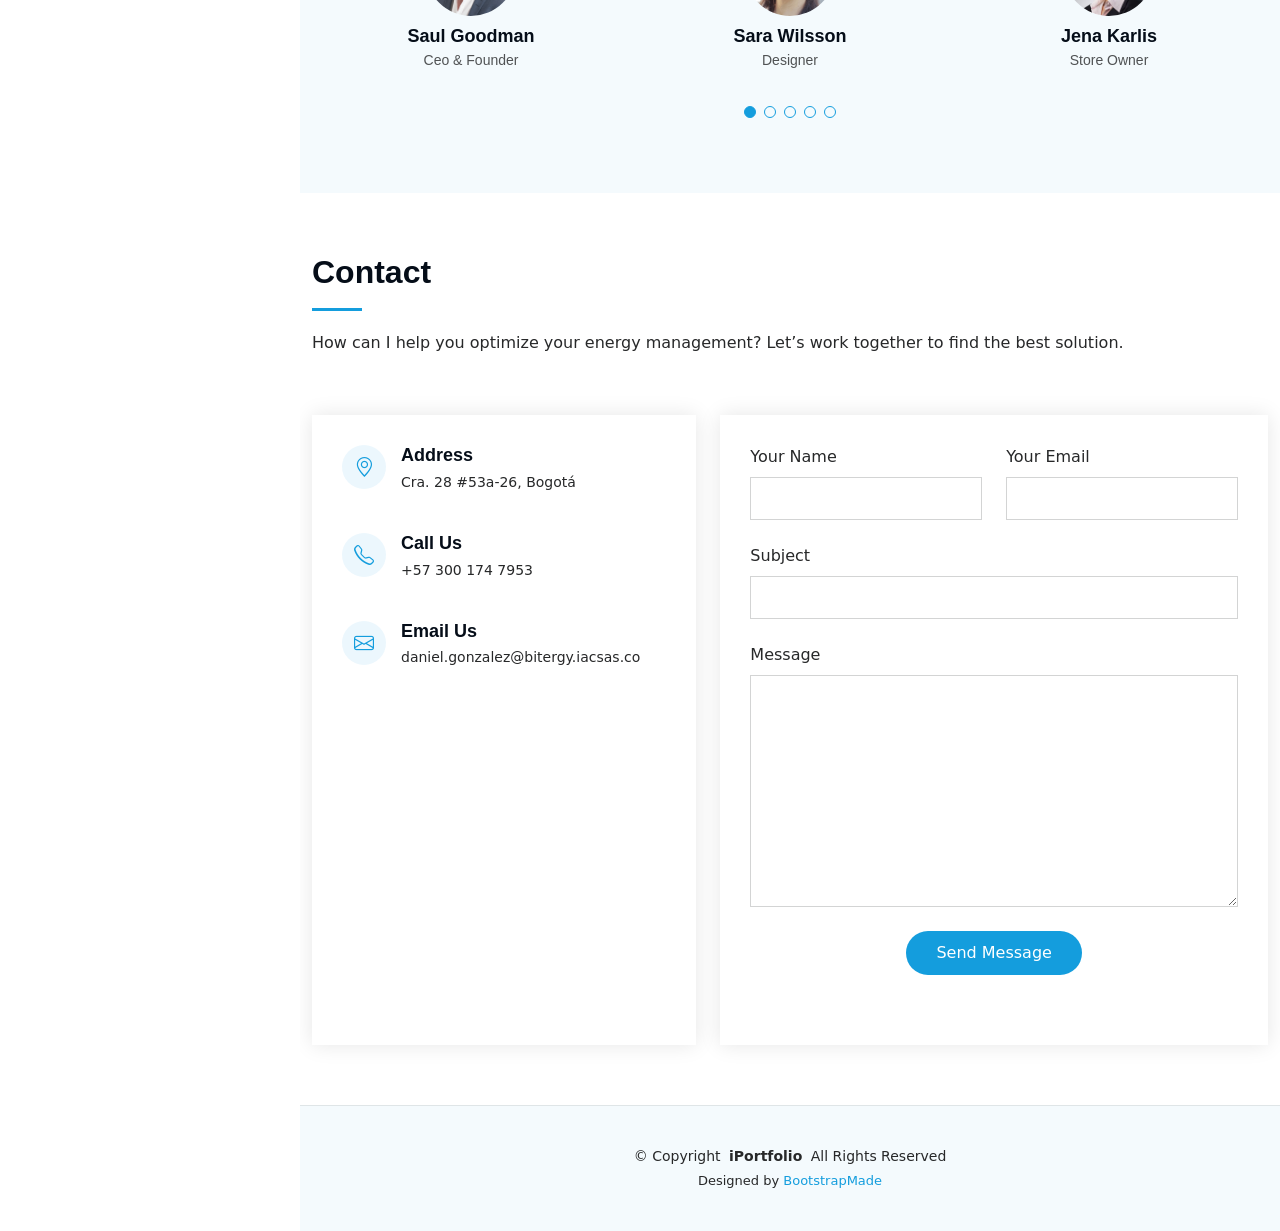
==== commit 78994a17: "Resume, portfolio and services: ready for email prove" ====
--- a/index.html
+++ b/index.html
@@ -4,7 +4,7 @@
 <head>
   <meta charset="utf-8">
   <meta content="width=device-width, initial-scale=1.0" name="viewport">
-  <title>Ingeniero D. González </title>
+  <title>Engineer D. González </title>
   <meta content="" name="description">
   <meta content="" name="keywords">
 
@@ -67,7 +67,7 @@
         <li><a href="#resume"><i class="bi bi-file-earmark-text navicon"></i> Resume</a></li>
         <li><a href="#portfolio"><i class="bi bi-images navicon"></i> Portfolio</a></li>
         <li><a href="#services"><i class="bi bi-hdd-stack navicon"></i> Services</a></li>
-        <li class="dropdown"><a href="#"><i class="bi bi-menu-button navicon"></i> <span>Dropdown</span> </a>
+        <!--<li class="dropdown"><a href="#"><i class="bi bi-menu-button navicon"></i> <span>Dropdown</span> </a>-->
 
         </li>
         <li><a href="#contact"><i class="bi bi-envelope navicon"></i> Contact</a></li>
@@ -122,7 +122,7 @@
                   </li>
                   
                   <li><i class="bi bi-chevron-right"></i> <strong>Phone:</strong> <span>+57 300 174 7953</span></li>
-                  <li><i class="bi bi-chevron-right"></i> <strong>City:</strong> <span>Bogotá D.C., Colombia</span></li>
+                  <li><i class="bi bi-chevron-right"></i> <strong>City:</strong> <span>Bogotá D.C. Colombia</span></li>
                 </ul>
               </div>
               <div class="col-lg-6">
@@ -196,7 +196,7 @@
       <!-- Section Title -->
       <div class="container section-title" data-aos="fade-up">
         <h2>Skills</h2>
-        <p>Necessitatibus eius consequatur ex aliquid fuga eum quidem sint consectetur velit</p>
+        <p> I combine technical expertise with strategic thinking, excelling in problem-solving, regulatory analysis, and team collaboration. With strong adaptability and a results-driven mindset, I leverage tools like Python, MATLAB, DigSILENT PowerFactory, and Power BI for energy system modeling and data analysis.</p>
       </div><!-- End Section Title -->
 
       <div class="container" data-aos="fade-up" data-aos-delay="100">
@@ -208,21 +208,21 @@
             <div class="progress">
               <span class="skill"><span>Python</span> <i class="val">70%</i></span>
               <div class="progress-bar-wrap">
-                <div class="progress-bar" role="progressbar" aria-valuenow="100" aria-valuemin="0" aria-valuemax="100"></div>
+                <div class="progress-bar" role="progressbar" aria-valuenow="70" aria-valuemin="0" aria-valuemax="100"></div>
               </div>
             </div><!-- End Skills Item -->
 
             <div class="progress">
               <span class="skill"><span>Power Factory (DigSILENT)</span> <i class="val">70%</i></span>
               <div class="progress-bar-wrap">
-                <div class="progress-bar" role="progressbar" aria-valuenow="90" aria-valuemin="0" aria-valuemax="100"></div>
+                <div class="progress-bar" role="progressbar" aria-valuenow="70" aria-valuemin="0" aria-valuemax="100"></div>
               </div>
             </div><!-- End Skills Item -->
 
             <div class="progress">
               <span class="skill"><span>Neplan</span> <i class="val">80%</i></span>
               <div class="progress-bar-wrap">
-                <div class="progress-bar" role="progressbar" aria-valuenow="75" aria-valuemin="0" aria-valuemax="100"></div>
+                <div class="progress-bar" role="progressbar" aria-valuenow="80" aria-valuemin="0" aria-valuemax="100"></div>
               </div>
             </div><!-- End Skills Item -->
 
@@ -247,7 +247,7 @@
             <div class="progress">
               <span class="skill"><span>Power BI</span> <i class="val">70%</i></span>
               <div class="progress-bar-wrap">
-                <div class="progress-bar" role="progressbar" aria-valuenow="55" aria-valuemin="0" aria-valuemax="100"></div>
+                <div class="progress-bar" role="progressbar" aria-valuenow="70" aria-valuemin="0" aria-valuemax="100"></div>
               </div>
             </div><!-- End Skills Item -->
 
@@ -265,7 +265,7 @@
       <!-- Section Title -->
       <div class="container section-title" data-aos="fade-up">
         <h2>Resume</h2>
-        <p>Magnam dolores commodi suscipit. Necessitatibus eius consequatur ex aliquid fuga eum quidem. Sit sint consectetur velit. Quisquam quos quisquam cupiditate. Et nemo qui impedit suscipit alias ea. Quia fugiat sit in iste officiis commodi quidem hic quas.</p>
+        <p>With a strong foundation in Electrical Engineering and a passion for energy markets, power systems, and renewable technologies, I have developed expertise in power system analysis, regulatory frameworks, and energy management solutions. My experience spans academic research, tutoring, and hands-on projects in energy efficiency, automation, and IoT-based energy optimization. </p> 
       </div><!-- End Section Title -->
 
       <div class="container">
@@ -276,58 +276,55 @@
             <h3 class="resume-title">Sumary</h3>
 
             <div class="resume-item pb-0">
-              <h4>Brandon Johnson</h4>
-              <p><em>Innovative and deadline-driven Graphic Designer with 3+ years of experience designing and developing user-centered digital/print marketing material from initial concept to final, polished deliverable.</em></p>
+              <h4>Daniel González</h4>
+              <p><em>Electrical Engineer with expertise in energy markets, regulation, and the integration of renewable energy sources. Experienced in technical and financial prefeasibility studies for non-interconnected zones.</em></p>
               <ul>
-                <li>Portland par 127,Orlando, FL</li>
-                <li>(123) 456-7891</li>
-                <li>alice.barkley@example.com</li>
+                <li>Bogotá D.C. Colombia</li>
+                <li>+57 300 174 7953</li>
+                <li>daniel.gonzalez@bitergy.iacsas.co</li>
               </ul>
-            </div><!-- Edn Resume Item -->
+            </div><!-- End Resume Item -->
 
             <h3 class="resume-title">Education</h3>
             <div class="resume-item">
-              <h4>Master of Fine Arts &amp; Graphic Design</h4>
-              <h5>2015 - 2016</h5>
-              <p><em>Rochester Institute of Technology, Rochester, NY</em></p>
-              <p>Qui deserunt veniam. Et sed aliquam labore tempore sed quisquam iusto autem sit. Ea vero voluptatum qui ut dignissimos deleniti nerada porti sand markend</p>
-            </div><!-- Edn Resume Item -->
+              <h4>Bachelor's Degree in Electrical Engineering</h4>
+              <h5>2019 - 2025</h5>
+              <p><em>Universidad Distrital Francisco José de Caldas, Bogotá, Colombia</em></p>
+              <p>Specialized in power systems, energy market regulation, and smart energy management. Completed postgraduate courses in prefeasibility of electrification projects and energy transition with non-conventional renewable energy sources.</p>
+            </div><!-- End Resume Item -->
 
             <div class="resume-item">
-              <h4>Bachelor of Fine Arts &amp; Graphic Design</h4>
-              <h5>2010 - 2014</h5>
-              <p><em>Rochester Institute of Technology, Rochester, NY</em></p>
-              <p>Quia nobis sequi est occaecati aut. Repudiandae et iusto quae reiciendis et quis Eius vel ratione eius unde vitae rerum voluptates asperiores voluptatem Earum molestiae consequatur neque etlon sader mart dila</p>
-            </div><!-- Edn Resume Item -->
+              <h4>Siemens Energy Course</h4>
+              <h5>August 2024 - December 2024</h5>
+              <p><em>Siemens Energy, Tenjo, Cundinamarca</em></p>
+              <ul>
+                <li>Project Management based on PMI methodology</li>
+                <li>High and extra-high voltage substations</li>
+              </ul>
+            </div><!-- End Resume Item -->
 
           </div>
 
           <div class="col-lg-6" data-aos="fade-up" data-aos-delay="200">
+
+            <div class="resume-item">
+              <h4>Technical High School Diploma in Business Management</h4>
+              <h5>January 2011 - December 2015</h5>
+              <p><em>Institución Educativa Departamental Mariano Santamaría, San Antonio del Tequendama</em></p>
+            </div><!-- End Resume Item -->
+
             <h3 class="resume-title">Professional Experience</h3>
             <div class="resume-item">
-              <h4>Senior graphic design specialist</h4>
-              <h5>2019 - Present</h5>
-              <p><em>Experion, New York, NY </em></p>
+              <h4>Academic Monitor – Basic Sciences Area</h4>
+              <h5>August 2020 - February 2021</h5>
+              <p><em>Universidad Distrital Francisco José de Caldas, Bogotá, Colombia</em></p>
               <ul>
-                <li>Lead in the design, development, and implementation of the graphic, layout, and production communication materials</li>
-                <li>Delegate tasks to the 7 members of the design team and provide counsel on all aspects of the project. </li>
-                <li>Supervise the assessment of all graphic materials in order to ensure quality and accuracy of the design</li>
-                <li>Oversee the efficient use of production project budgets ranging from $2,000 - $25,000</li>
+                <li>Provided support to first-year students in Calculus I, II, III, and Physics I & II.</li>
+                <li>Conducted tutoring sessions in both in-person and virtual academic formats.</li>
+                <li>Developed reference materials and study guides.</li>
+                <li>Prepared academic reports.</li>
               </ul>
-            </div><!-- Edn Resume Item -->
-
-            <div class="resume-item">
-              <h4>Graphic design specialist</h4>
-              <h5>2017 - 2018</h5>
-              <p><em>Stepping Stone Advertising, New York, NY</em></p>
-              <ul>
-                <li>Developed numerous marketing programs (logos, brochures,infographics, presentations, and advertisements).</li>
-                <li>Managed up to 5 projects or tasks at a given time while under pressure</li>
-                <li>Recommended and consulted with clients on the most appropriate graphic design</li>
-                <li>Created 4+ design presentations and proposals a month for clients and account managers</li>
-              </ul>
-            </div><!-- Edn Resume Item -->
-
+            </div>
           </div>
 
         </div>
@@ -342,7 +339,7 @@
       <!-- Section Title -->
       <div class="container section-title" data-aos="fade-up">
         <h2>Portfolio</h2>
-        <p>Magnam dolores commodi suscipit. Necessitatibus eius consequatur ex aliquid fuga eum quidem. Sit sint consectetur velit. Quisquam quos quisquam cupiditate. Et nemo qui impedit suscipit alias ea. Quia fugiat sit in iste officiis commodi quidem hic quas.</p>
+        <p>My portfolio showcases projects at the intersection of energy regulation, smart energy management, and technology. From economic dispatch models to IoT-based optimization, each reflects my commitment to a more efficient and sustainable power system. Beyond engineering, my passion for literature and analysis fuels my ability to think critically and innovate in the energy sector.</p>
       </div><!-- End Section Title -->
 
       <div class="container">
@@ -471,7 +468,7 @@
       <!-- Section Title -->
       <div class="container section-title" data-aos="fade-up">
         <h2>Services</h2>
-        <p>Magnam dolores commodi suscipit. Necessitatibus eius consequatur ex aliquid fuga eum quidem. Sit sint consectetur velit. Quisquam quos quisquam cupiditate. Et nemo qui impedit suscipit alias ea. Quia fugiat sit in iste officiis commodi quidem hic quas.</p>
+        <p>Energy Optimization | Regulatory Analysis | Technological Innovation</p>
       </div><!-- End Section Title -->
 
       <div class="container">
@@ -479,53 +476,73 @@
         <div class="row gy-4">
 
           <div class="col-lg-4 col-md-6 service-item d-flex" data-aos="fade-up" data-aos-delay="100">
-            <div class="icon flex-shrink-0"><i class="bi bi-briefcase"></i></div>
+            <div class="icon flex-shrink-0"><i class="bi bi-bar-chart-line"></i></div>
             <div>
-              <h4 class="title"><a href="service-details.html" class="stretched-link">Lorem Ipsum</a></h4>
-              <p class="description">Voluptatum deleniti atque corrupti quos dolores et quas molestias excepturi sint occaecati cupiditate non provident</p>
+              <h4 class="title"><a class="stretched-link">Energy Market Analysis & Regulation</a></h4>
+              <ul>
+                <li>Assessment of regulatory impacts on the electricity sector.</li>
+                <li>Development of regulatory normograms and market analysis for companies and startups.</li>
+                <li>Advisory on renewable energy integration in regulated and deregulated markets.</li>
+              </ul>
             </div>
           </div>
           <!-- End Service Item -->
 
-          <div class="col-lg-4 col-md-6 service-item d-flex" data-aos="fade-up" data-aos-delay="200">
-            <div class="icon flex-shrink-0"><i class="bi bi-card-checklist"></i></div>
+
+          <div class="col-lg-4 col-md-6 service-item d-flex" data-aos="fade-up" data-aos-delay="100">
+            <div class="icon flex-shrink-0"><i class="bi bi-lightning-charge"></i></div>
             <div>
-              <h4 class="title"><a href="service-details.html" class="stretched-link">Dolor Sitema</a></h4>
-              <p class="description">Minim veniam, quis nostrud exercitation ullamco laboris nisi ut aliquip ex ea commodo consequat tarad limino ata</p>
-            </div>
-          </div><!-- End Service Item -->
-
-          <div class="col-lg-4 col-md-6 service-item d-flex" data-aos="fade-up" data-aos-delay="300">
-            <div class="icon flex-shrink-0"><i class="bi bi-bar-chart"></i></div>
+              <h4 class="title"><a class="stretched-link">Energy Consumption Optimization & Demand Management</a></h4>
+              <ul>
+                <li> Development of strategies to reduce electricity costs for industries and businesses.</li>
+                <li> Implementation of IoT and Machine Learning for smart energy monitoring.</li>
+                <li> Design of demand response plans and electricity tariff analysis.</li>
+              </ul>
+            </div>
+          </div>
+          <!-- End Service Item -->
+
+
+          <div class="col-lg-4 col-md-6 service-item d-flex" data-aos="fade-up" data-aos-delay="100">
+            <div class="icon flex-shrink-0"><i class="bi bi-cpu"></i></div>
             <div>
-              <h4 class="title"><a href="service-details.html" class="stretched-link">Sed ut perspiciatis</a></h4>
-              <p class="description">Duis aute irure dolor in reprehenderit in voluptate velit esse cillum dolore eu fugiat nulla pariatur</p>
-            </div>
-          </div><!-- End Service Item -->
-
-          <div class="col-lg-4 col-md-6 service-item d-flex" data-aos="fade-up" data-aos-delay="400">
-            <div class="icon flex-shrink-0"><i class="bi bi-binoculars"></i></div>
+              <h4 class="title"><a class="stretched-link">Power System Modeling & Simulation </a></h4>
+              <ul>
+                <li>Economic Dispatch and Optimal Unit Commitment for power systems.</li>
+                <li>Stability and power quality analysis using Python, MATLAB, and DigSILENT PowerFactory.</li>
+                <li>Evaluation of energy storage systems for renewable energy integration.</li>
+              </ul>
+            </div>
+          </div>
+          <!-- End Service Item -->
+
+
+          <div class="col-lg-4 col-md-6 service-item d-flex" data-aos="fade-up" data-aos-delay="100">
+            <div class="icon flex-shrink-0"><i class="bi bi-clipboard-data"></i></div>
             <div>
-              <h4 class="title"><a href="service-details.html" class="stretched-link">Magni Dolores</a></h4>
-              <p class="description">Excepteur sint occaecat cupidatat non proident, sunt in culpa qui officia deserunt mollit anim id est laborum</p>
-            </div>
-          </div><!-- End Service Item -->
-
-          <div class="col-lg-4 col-md-6 service-item d-flex" data-aos="fade-up" data-aos-delay="500">
-            <div class="icon flex-shrink-0"><i class="bi bi-brightness-high"></i></div>
+              <h4 class="title"><a class="stretched-link">Technical & Financial Feasibility of Energy Projects</a></h4>
+              <ul>
+                <li>Techno-economic feasibility studies for projects in Non-Interconnected Zones (ZNI).</li>
+                <li>Environmental impact assessment and regulatory compliance for renewable energy projects.</li>
+                <li> Financial modeling and Levelized Cost of Energy (LCOE) calculations.</li>
+              </ul>
+            </div>
+          </div>
+          <!-- End Service Item -->
+
+
+          <div class="col-lg-4 col-md-6 service-item d-flex" data-aos="fade-up" data-aos-delay="100">
+            <div class="icon flex-shrink-0"><i class="bi bi-wifi"></i></div>
             <div>
-              <h4 class="title"><a href="service-details.html" class="stretched-link">Nemo Enim</a></h4>
-              <p class="description">At vero eos et accusamus et iusto odio dignissimos ducimus qui blanditiis praesentium voluptatum deleniti atque</p>
-            </div>
-          </div><!-- End Service Item -->
-
-          <div class="col-lg-4 col-md-6 service-item d-flex" data-aos="fade-up" data-aos-delay="600">
-            <div class="icon flex-shrink-0"><i class="bi bi-calendar4-week"></i></div>
-            <div>
-              <h4 class="title"><a href="service-details.html" class="stretched-link">Eiusmod Tempor</a></h4>
-              <p class="description">Et harum quidem rerum facilis est et expedita distinctio. Nam libero tempore, cum soluta nobis est eligendi</p>
-            </div>
-          </div><!-- End Service Item -->
+              <h4 class="title"><a class="stretched-link">Innovation & Digitalization in the Energy Sector</a></h4>
+              <ul>
+                <li>Implementation of smart metering technologies.</li>
+                <li>Integration of AI and Big Data for consumption pattern analysis.</li>
+                <li>Development of automation and energy control solutions for smart buildings.</li>
+              </ul>
+            </div>
+          </div>
+          <!-- End Service Item -->
 
         </div>
 
@@ -539,7 +556,7 @@
       <!-- Section Title -->
       <div class="container section-title" data-aos="fade-up">
         <h2>Testimonials</h2>
-        <p>Necessitatibus eius consequatur ex aliquid fuga eum quidem sint consectetur velit</p>
+        <p> The success of any project is built on teamwork, expertise, and shared vision. In this section, collaborators, project partners, and industry professionals share their experiences working together on energy optimization, regulatory analysis, and smart technology integration.</p>
       </div><!-- End Section Title -->
 
       <div class="container" data-aos="fade-up" data-aos-delay="100">
@@ -651,7 +668,7 @@
       <!-- Section Title -->
       <div class="container section-title" data-aos="fade-up">
         <h2>Contact</h2>
-        <p>Necessitatibus eius consequatur ex aliquid fuga eum quidem sint consectetur velit</p>
+        <p>How can I help you optimize your energy management? Let’s work together to find the best solution.</p>
       </div><!-- End Section Title -->
 
       <div class="container" data-aos="fade-up" data-aos-delay="100">
@@ -665,7 +682,7 @@
                 <i class="bi bi-geo-alt flex-shrink-0"></i>
                 <div>
                   <h3>Address</h3>
-                  <p>A108 Adam Street, New York, NY 535022</p>
+                  <p>Cra. 28 #53a-26, Bogotá</p>
                 </div>
               </div><!-- End Info Item -->
 
@@ -673,7 +690,7 @@
                 <i class="bi bi-telephone flex-shrink-0"></i>
                 <div>
                   <h3>Call Us</h3>
-                  <p>+1 5589 55488 55</p>
+                  <p>+57 300 174 7953</p>
                 </div>
               </div><!-- End Info Item -->
 
@@ -681,7 +698,7 @@
                 <i class="bi bi-envelope flex-shrink-0"></i>
                 <div>
                   <h3>Email Us</h3>
-                  <p>info@example.com</p>
+                  <p>daniel.gonzalez@bitergy.iacsas.co</p>
                 </div>
               </div><!-- End Info Item -->
 
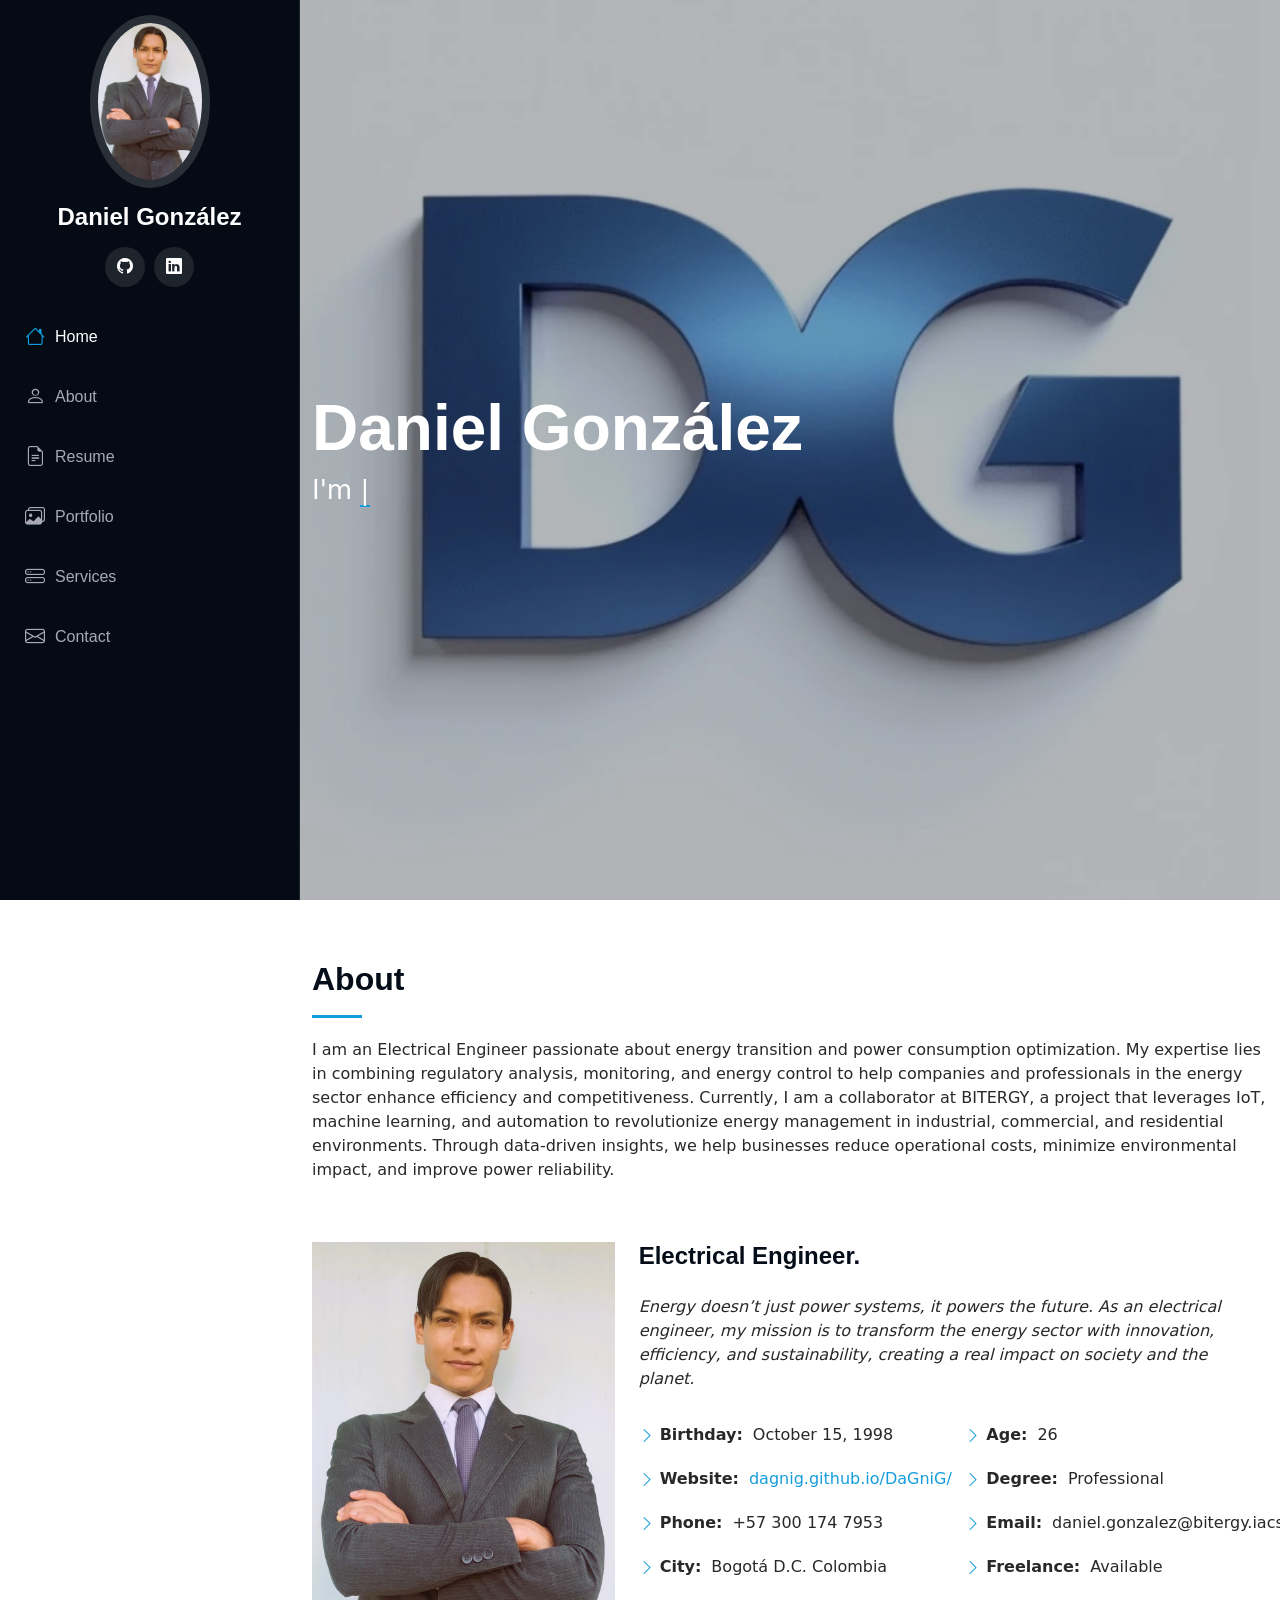
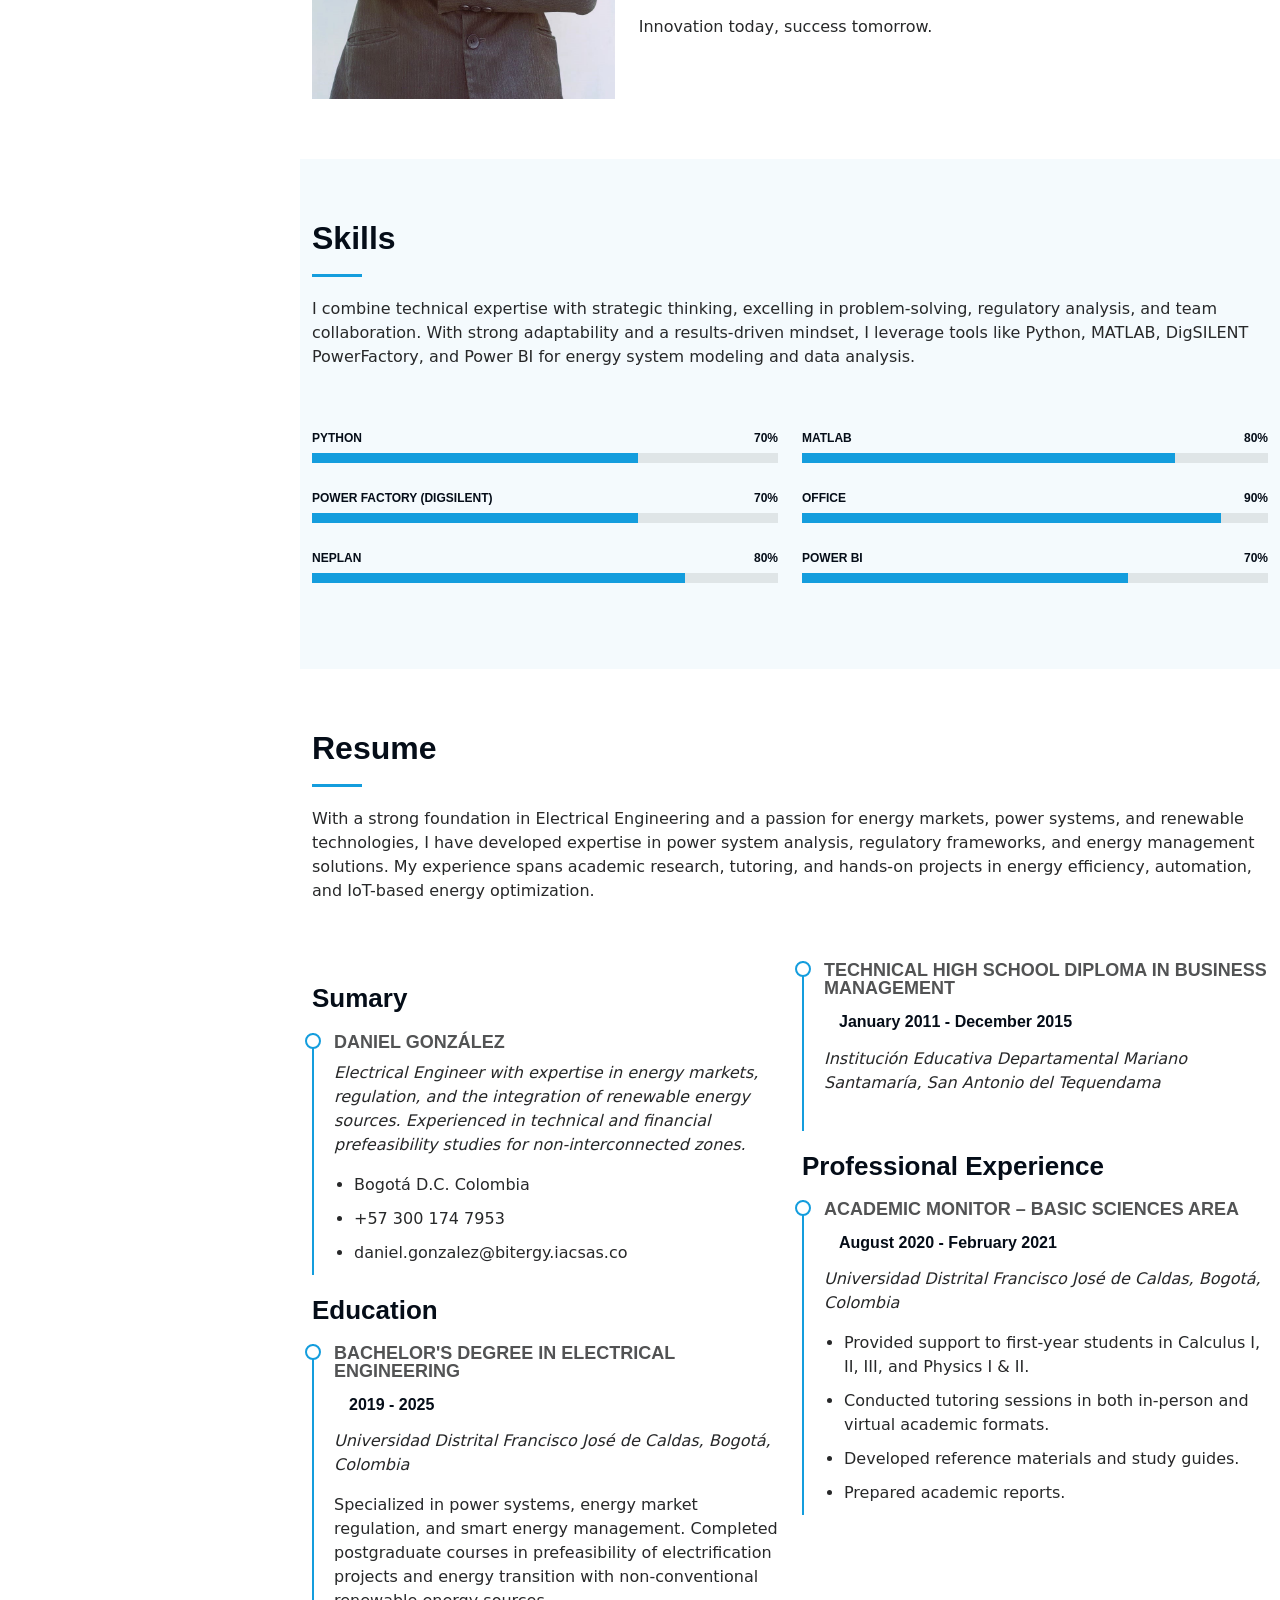
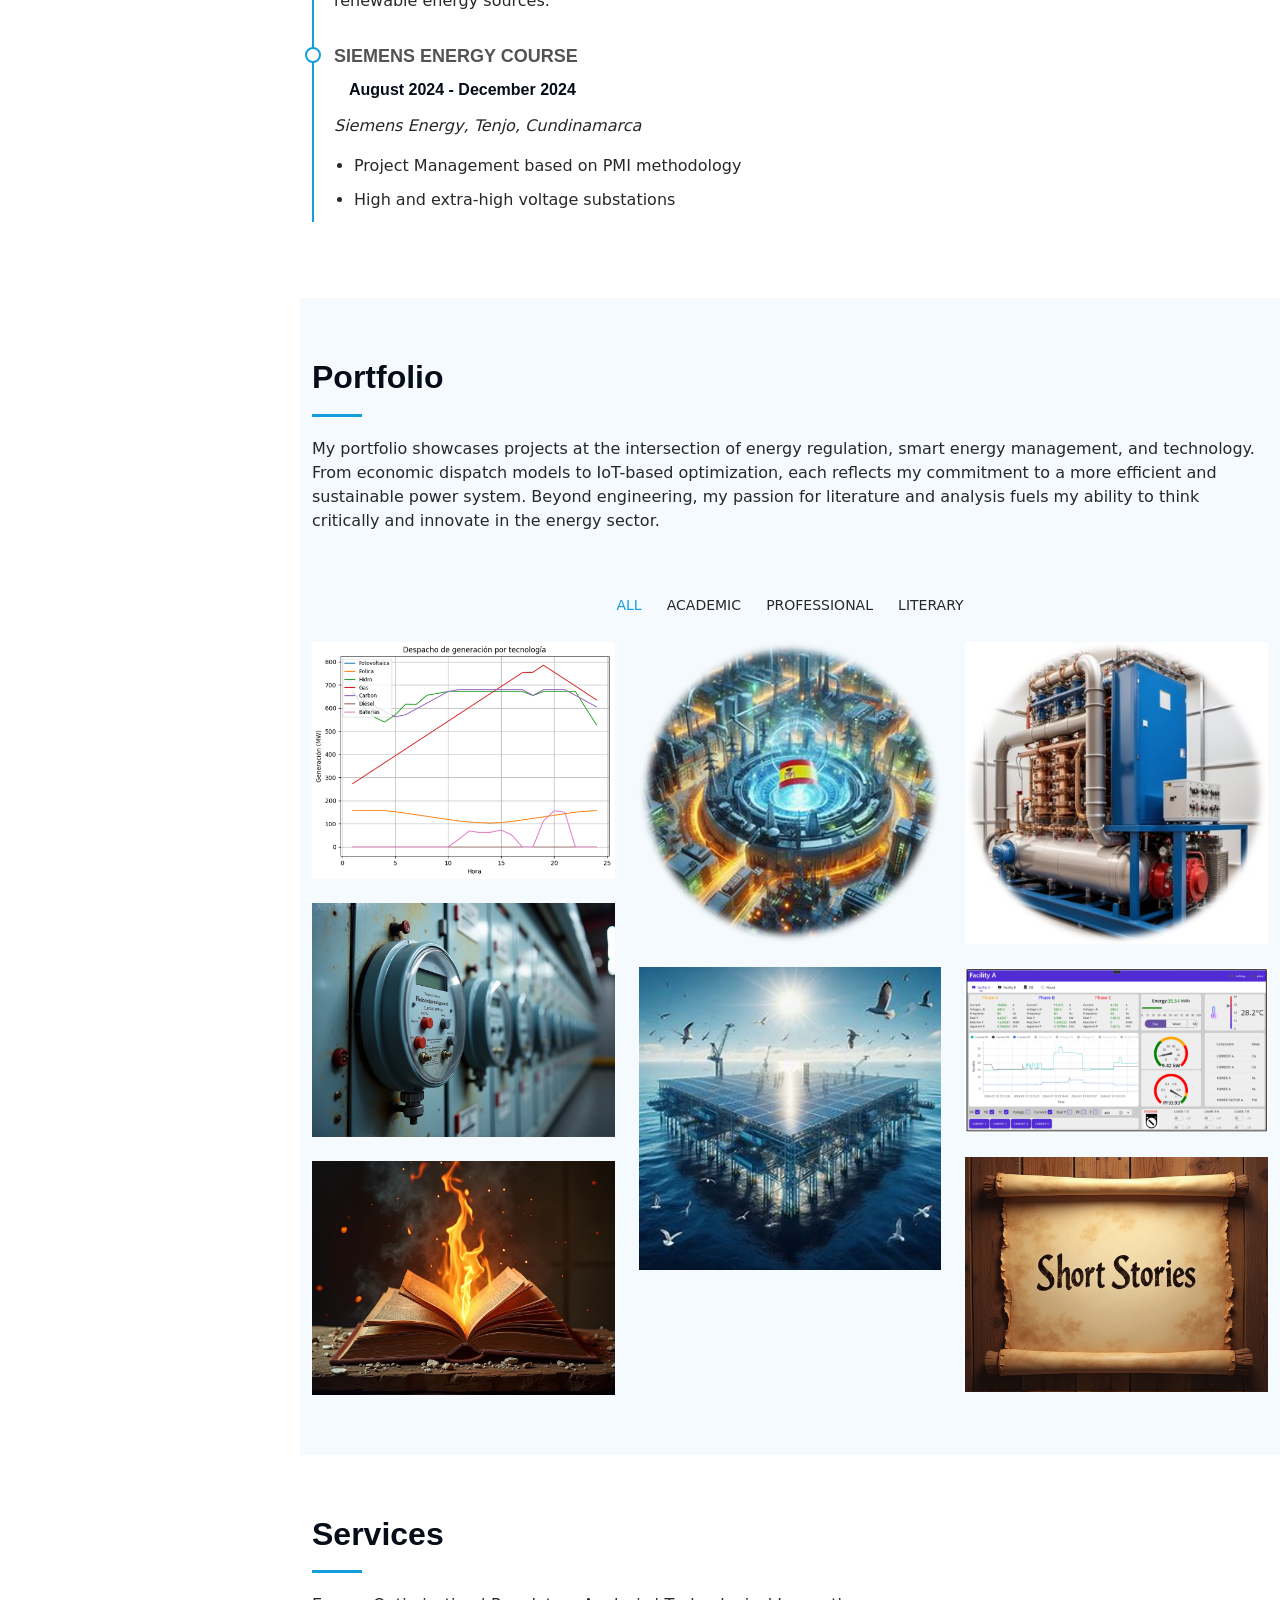
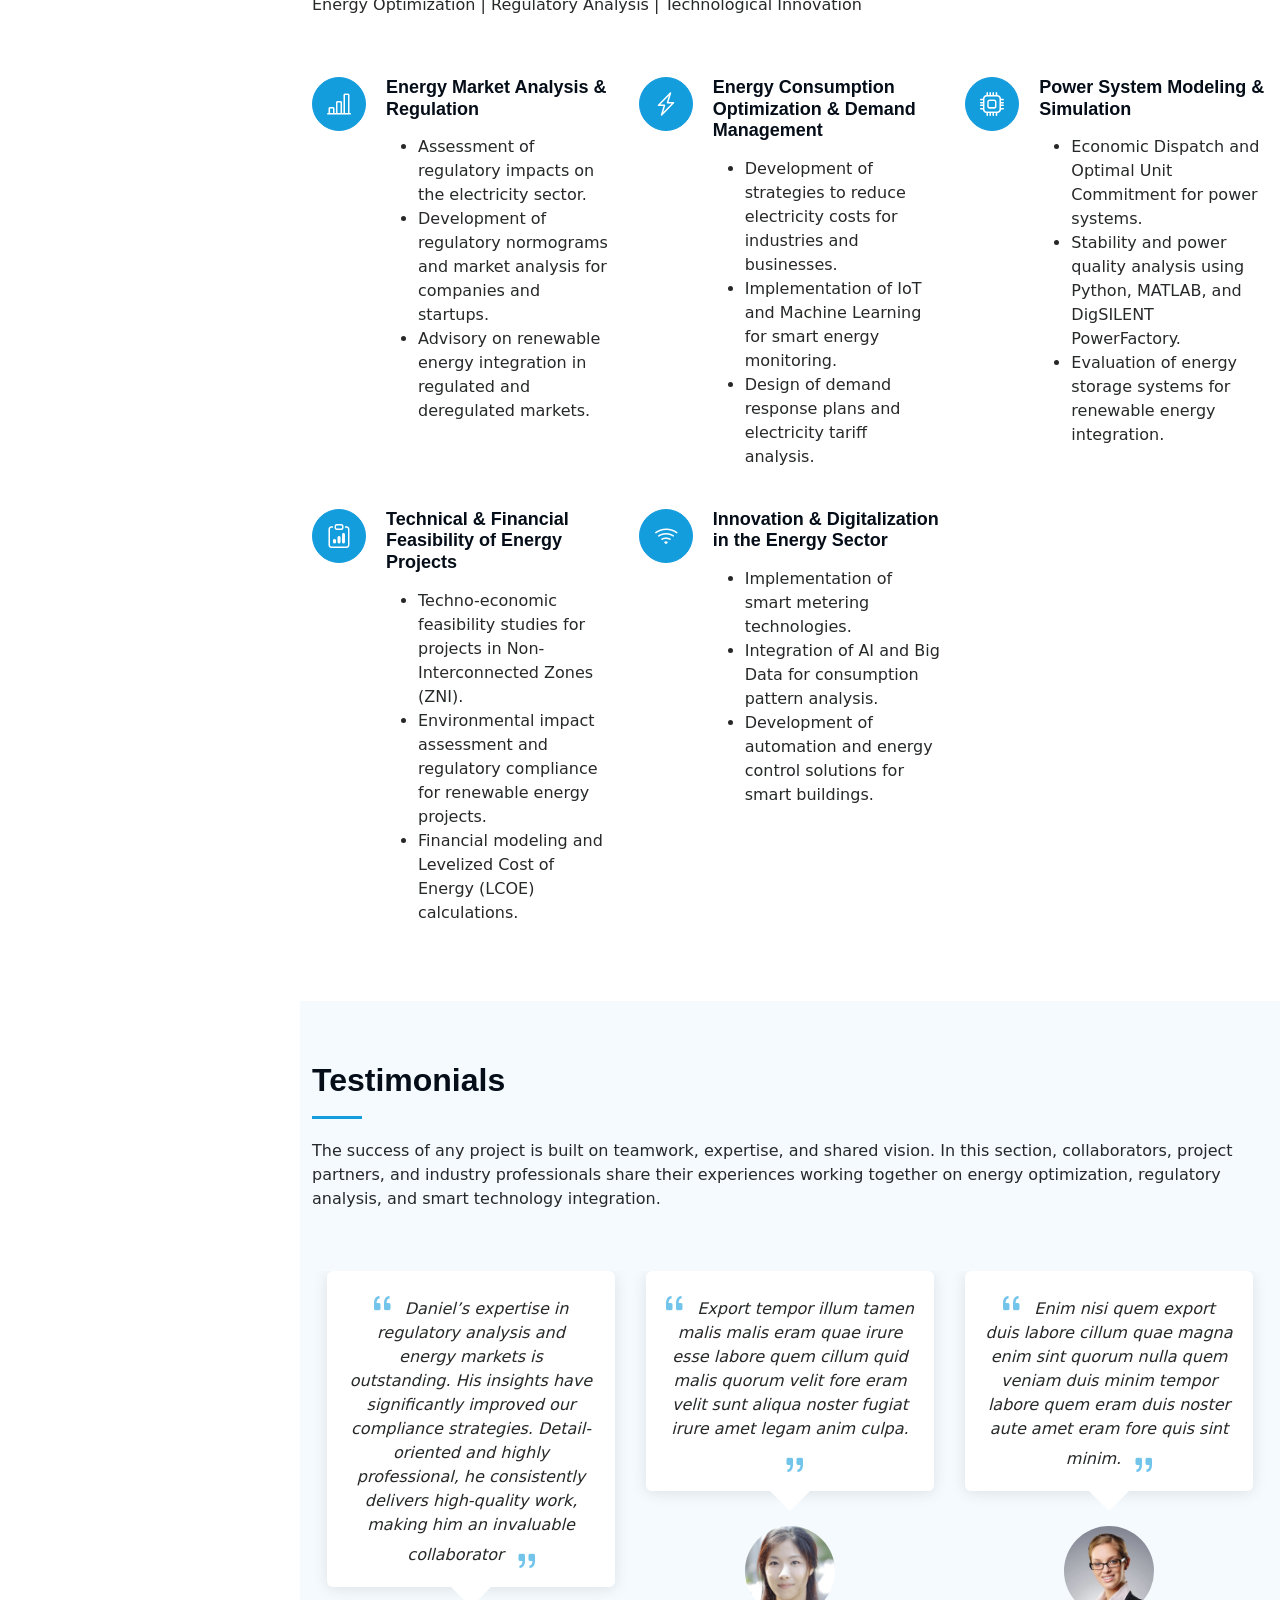
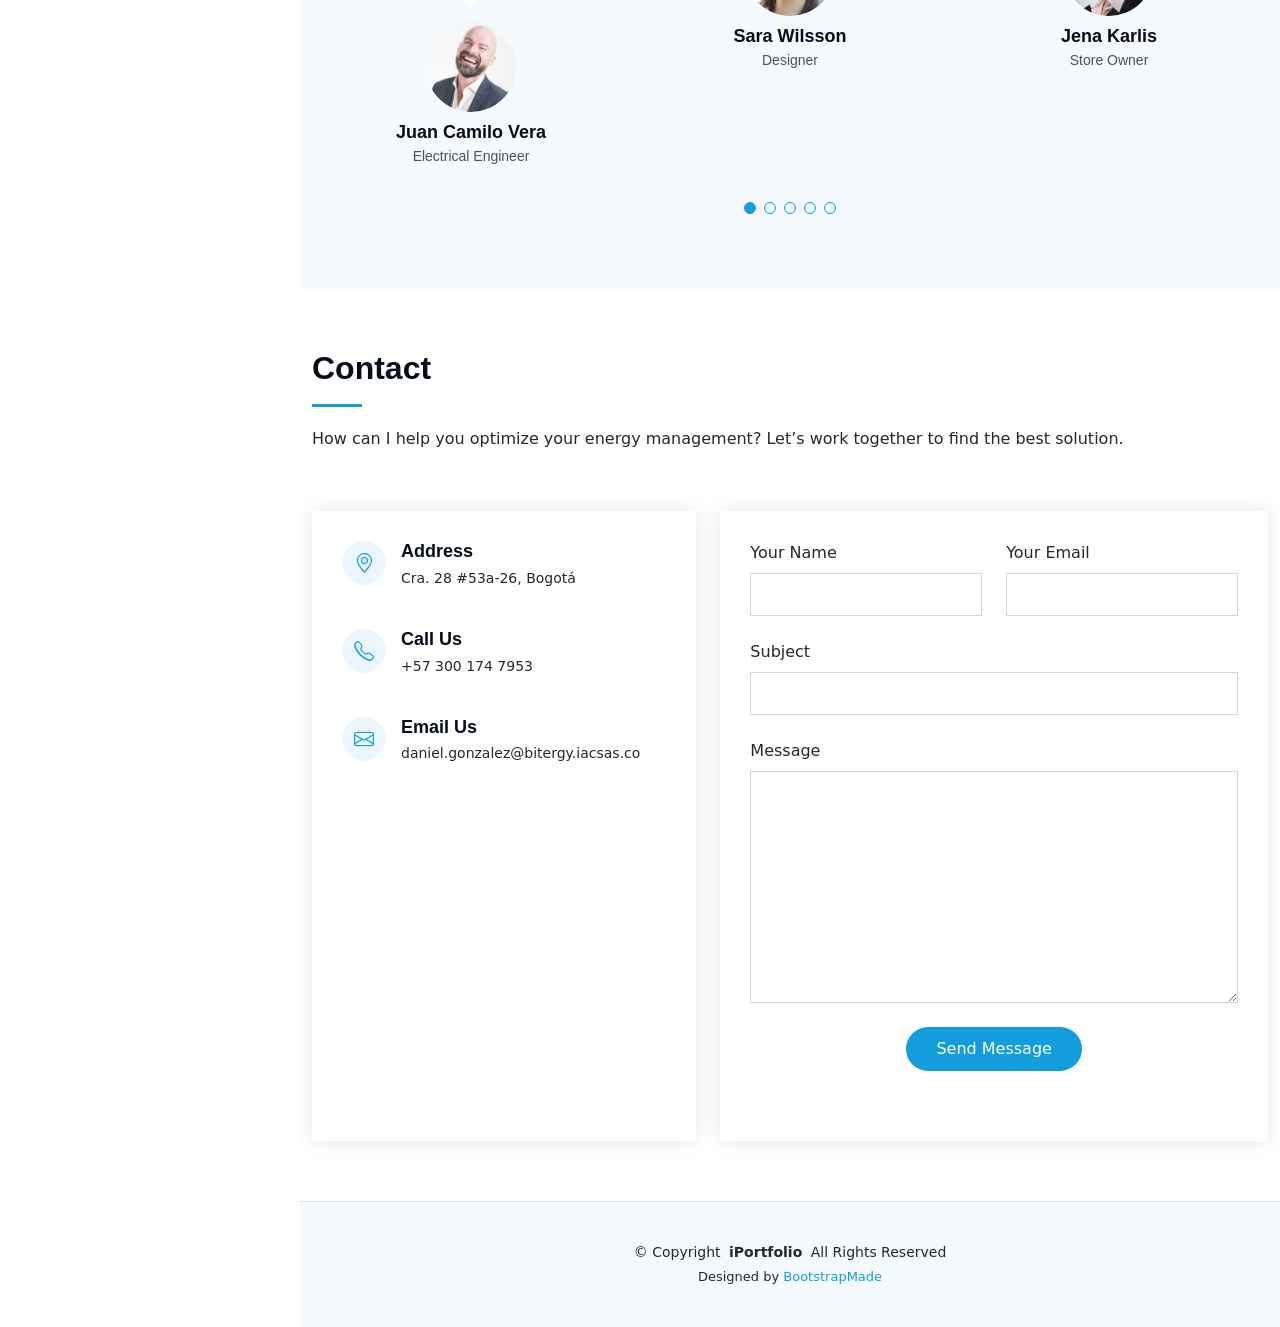
==== commit fe0da601: "Form's setting ready" ====
--- a/index.html
+++ b/index.html
@@ -565,9 +565,9 @@
           <script type="application/json" class="swiper-config">
             {
               "loop": true,
-              "speed": 600,
+              "speed": 900,
               "autoplay": {
-                "delay": 5000
+                "delay": 8000
               },
               "slidesPerView": "auto",
               "pagination": {
@@ -593,14 +593,14 @@
               <div class="testimonial-item">
                 <p>
                   <i class="bi bi-quote quote-icon-left"></i>
-                  <span>Proin iaculis purus consequat sem cure digni ssim donec porttitora entum suscipit rhoncus. Accusantium quam, ultricies eget id, aliquam eget nibh et. Maecen aliquam, risus at semper.</span>
+                  <span>Daniel’s expertise in regulatory analysis and energy markets is outstanding. His insights have significantly improved our compliance strategies. Detail-oriented and highly professional, he consistently delivers high-quality work, making him an invaluable collaborator</span>
                   <i class="bi bi-quote quote-icon-right"></i>
                 </p>
                 <img src="assets/img/testimonials/testimonials-1.jpg" class="testimonial-img" alt="">
-                <h3>Saul Goodman</h3>
-                <h4>Ceo &amp; Founder</h4>
-              </div>
-            </div><!-- End testimonial item -->
+                <h3>Juan Camilo Vera</h3>
+                <h4>Electrical Engineer </h4>
+              </div>
+            </div><!-- End testimonial item &amp; Founder -->
 
             <div class="swiper-slide">
               <div class="testimonial-item">
@@ -707,7 +707,7 @@
           </div>
 
           <div class="col-lg-7">
-            <form action="forms/contact.php" method="post" class="php-email-form" data-aos="fade-up" data-aos-delay="200">
+            <form action="https://formspree.io/f/xqapzrgr" method="post" class="php-email-form" data-aos="fade-up" data-aos-delay="200">
               <div class="row gy-4">
 
                 <div class="col-md-6">
@@ -731,9 +731,9 @@
                 </div>
 
                 <div class="col-md-12 text-center">
-                  <div class="loading">Loading</div>
-                  <div class="error-message"></div>
-                  <div class="sent-message">Your message has been sent. Thank you!</div>
+                  <!--<div class="loading">Loading</div>
+                  <div class="error-message"></div>-->
+                  <!--<div class="sent-message">Your message has been sent. Thank you!</div>-->
 
                   <button type="submit">Send Message</button>
                 </div>
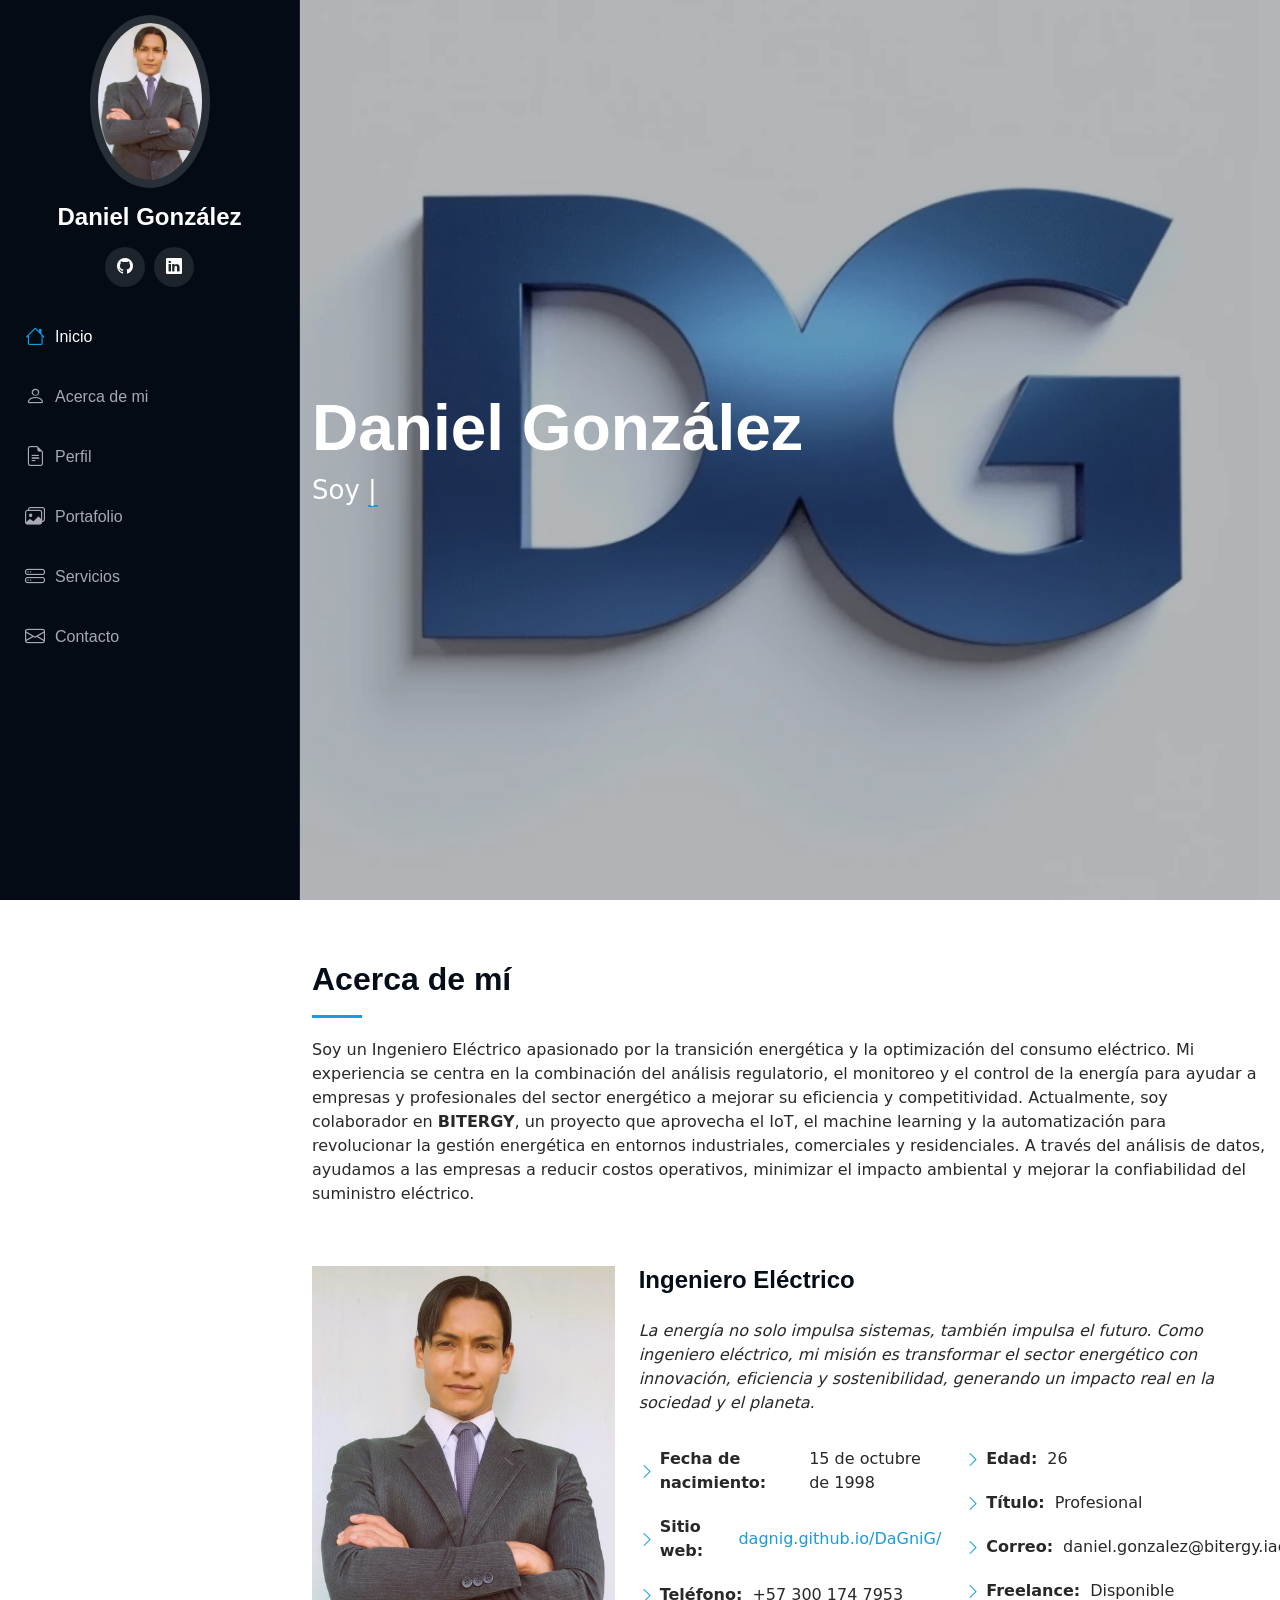
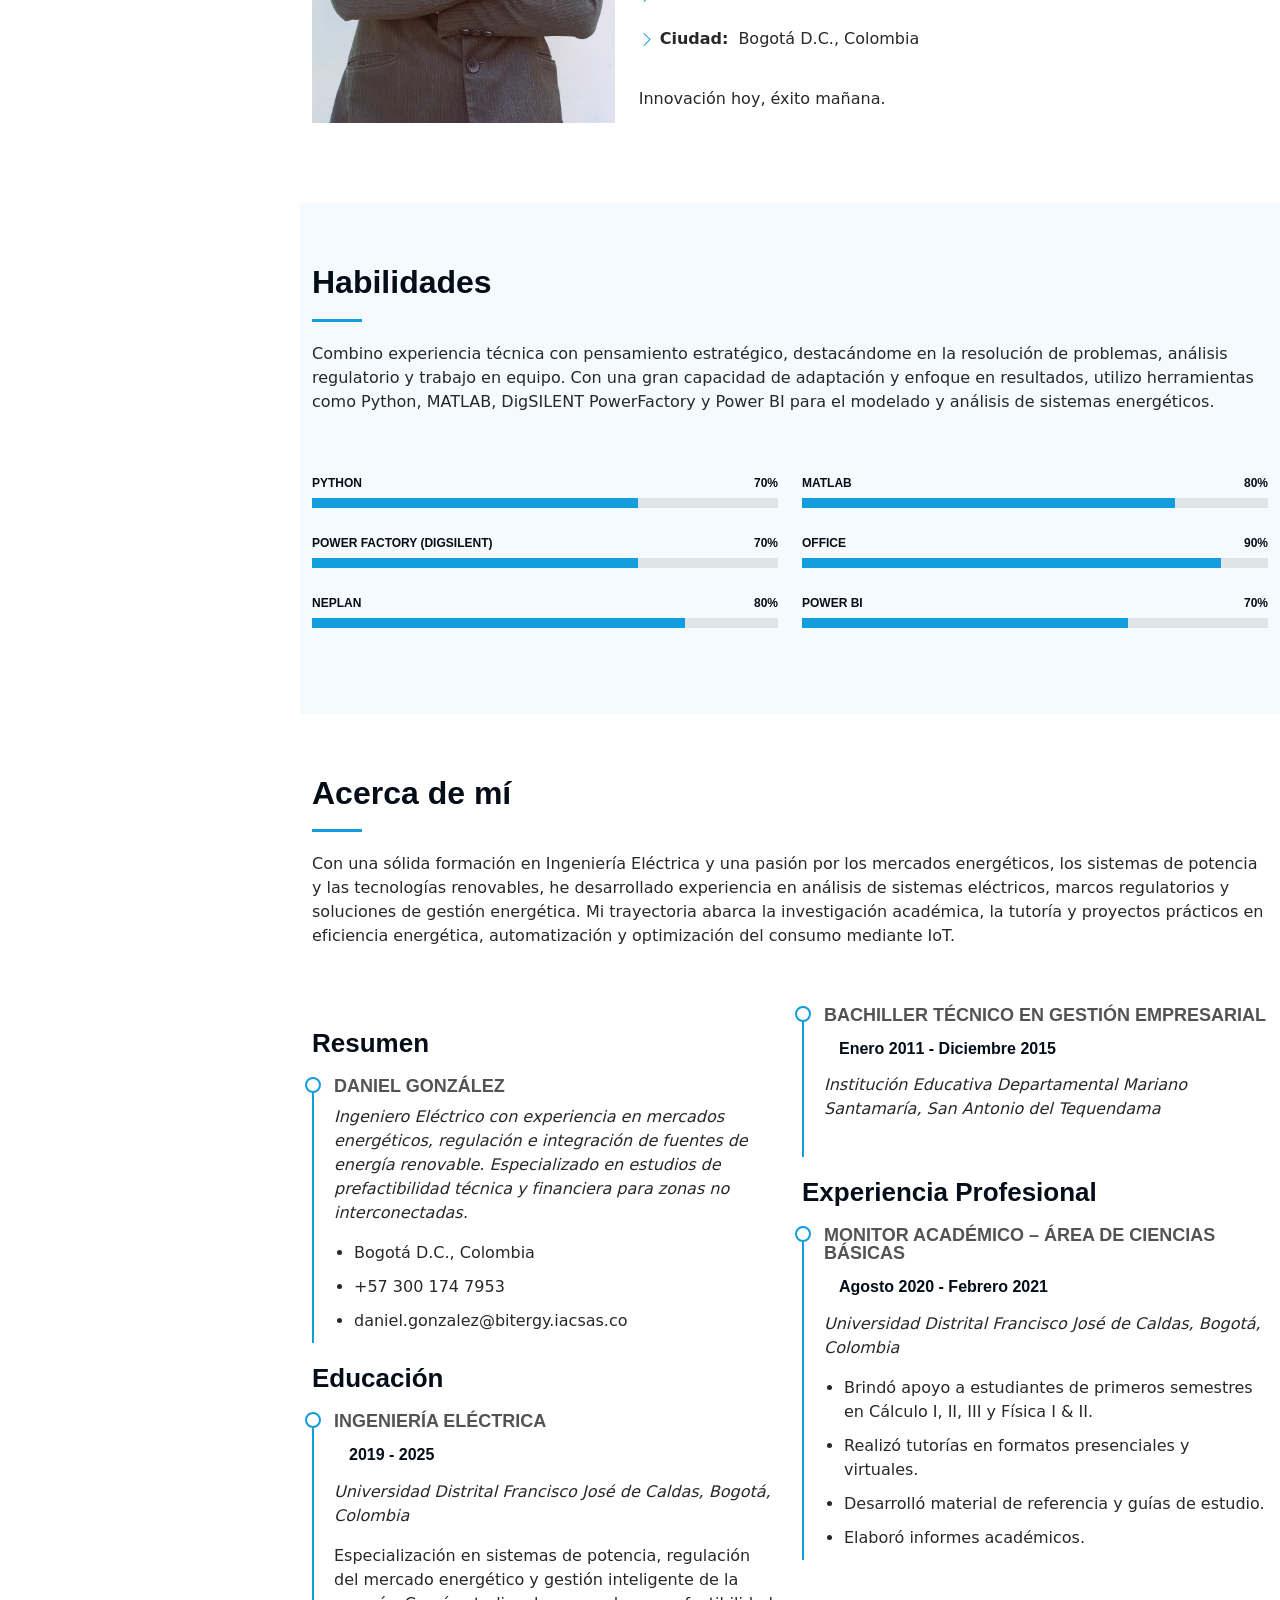
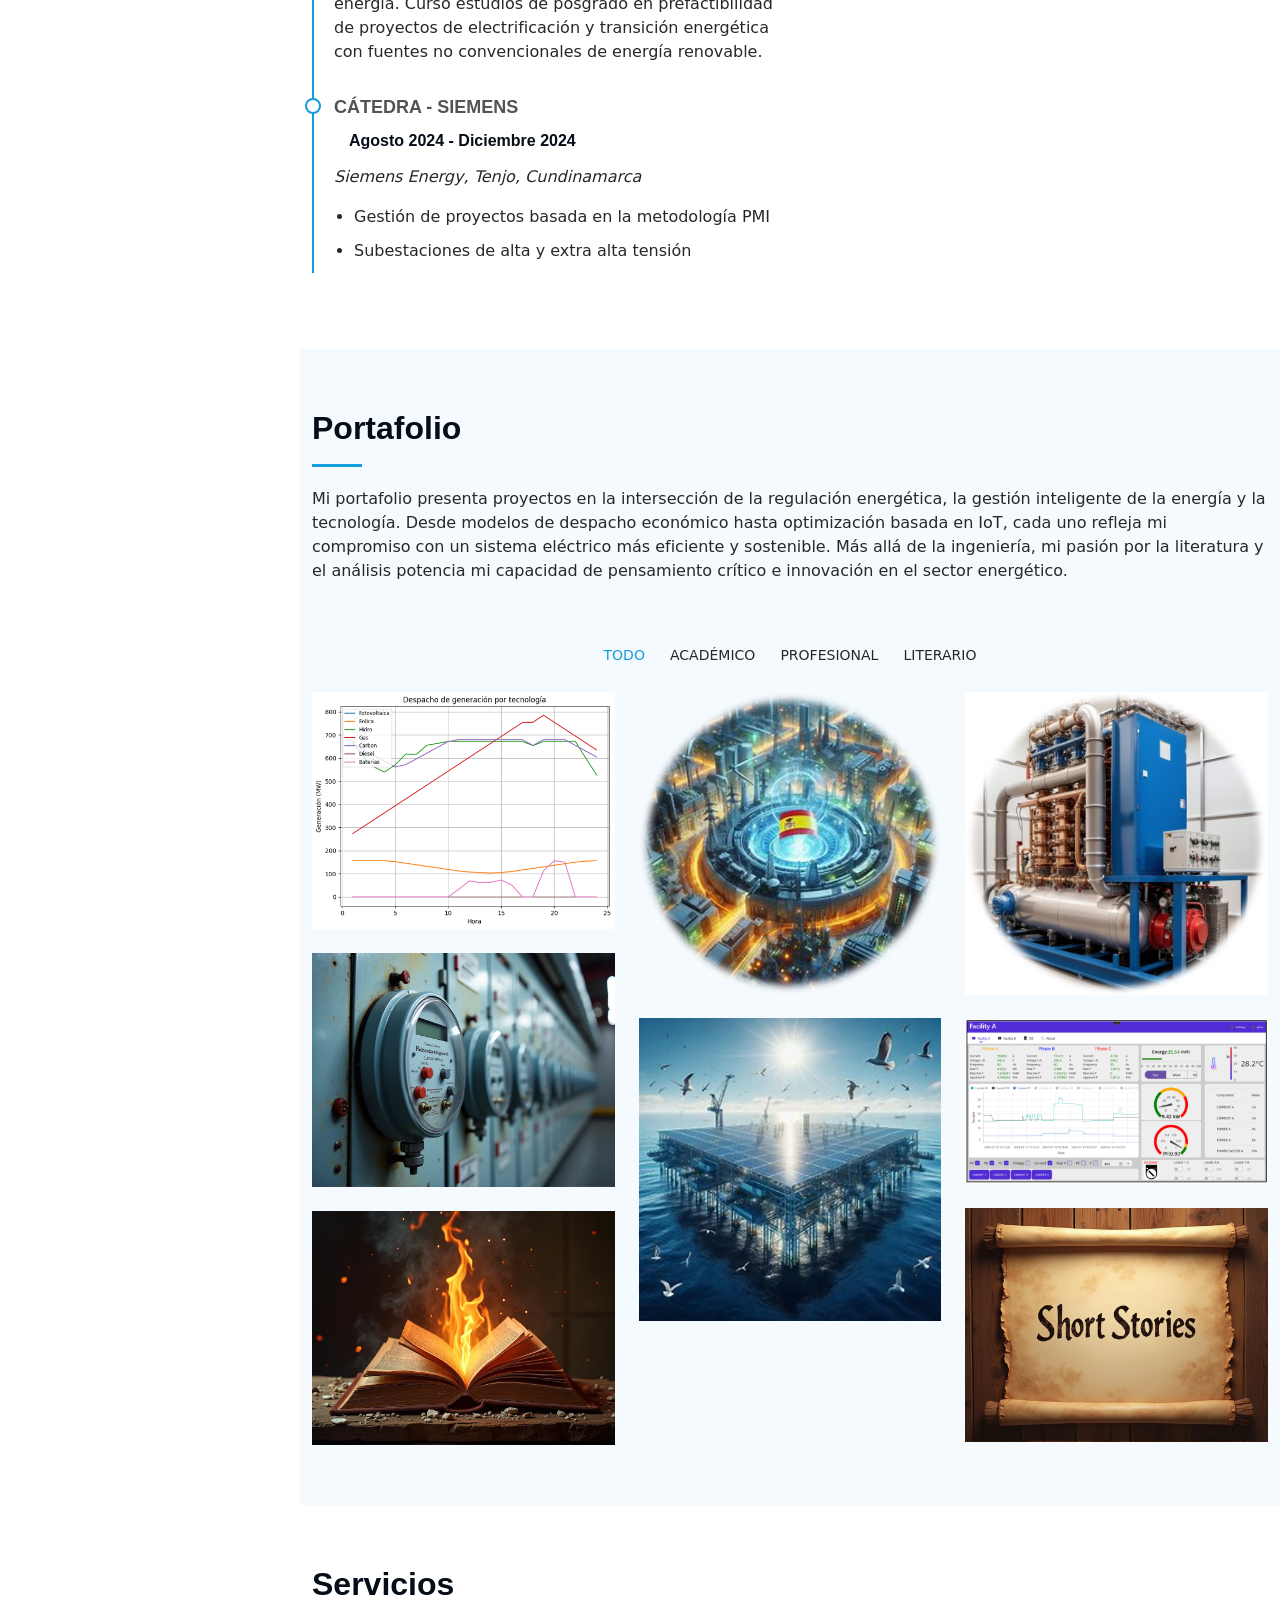
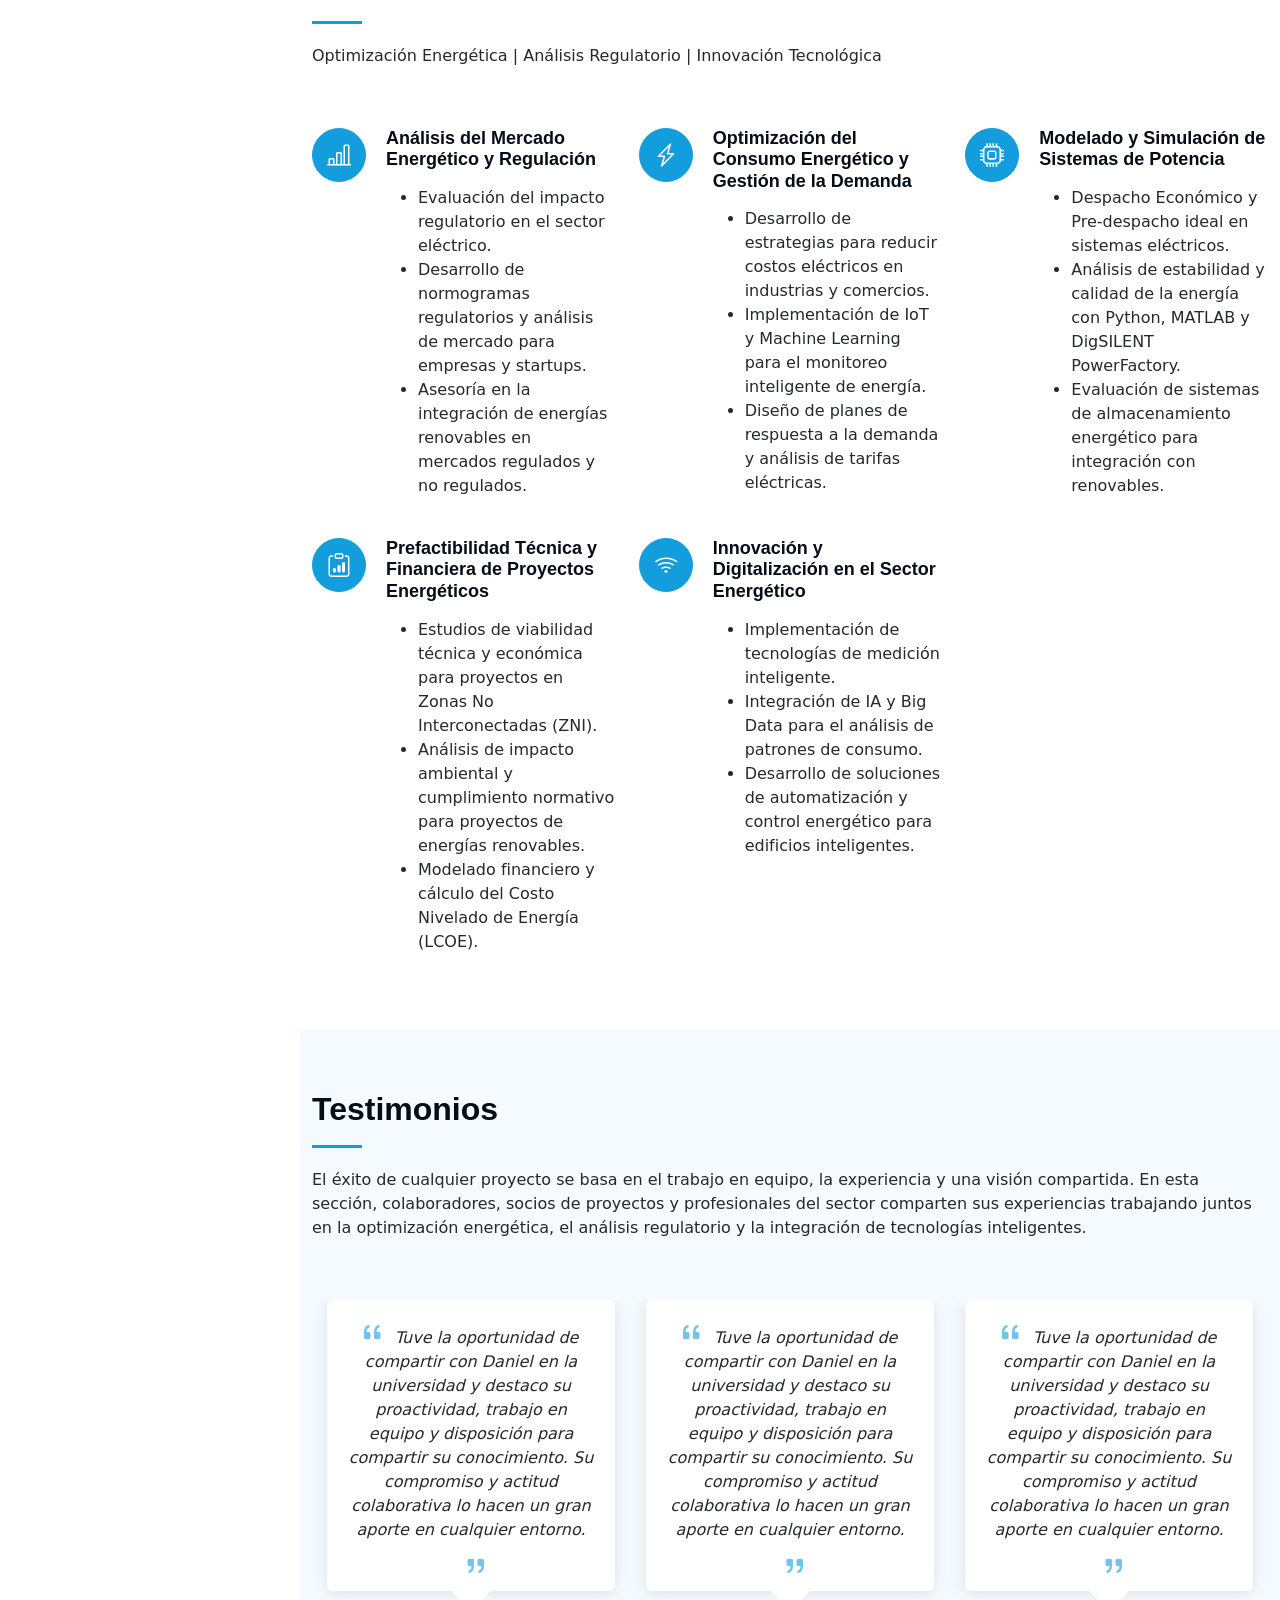
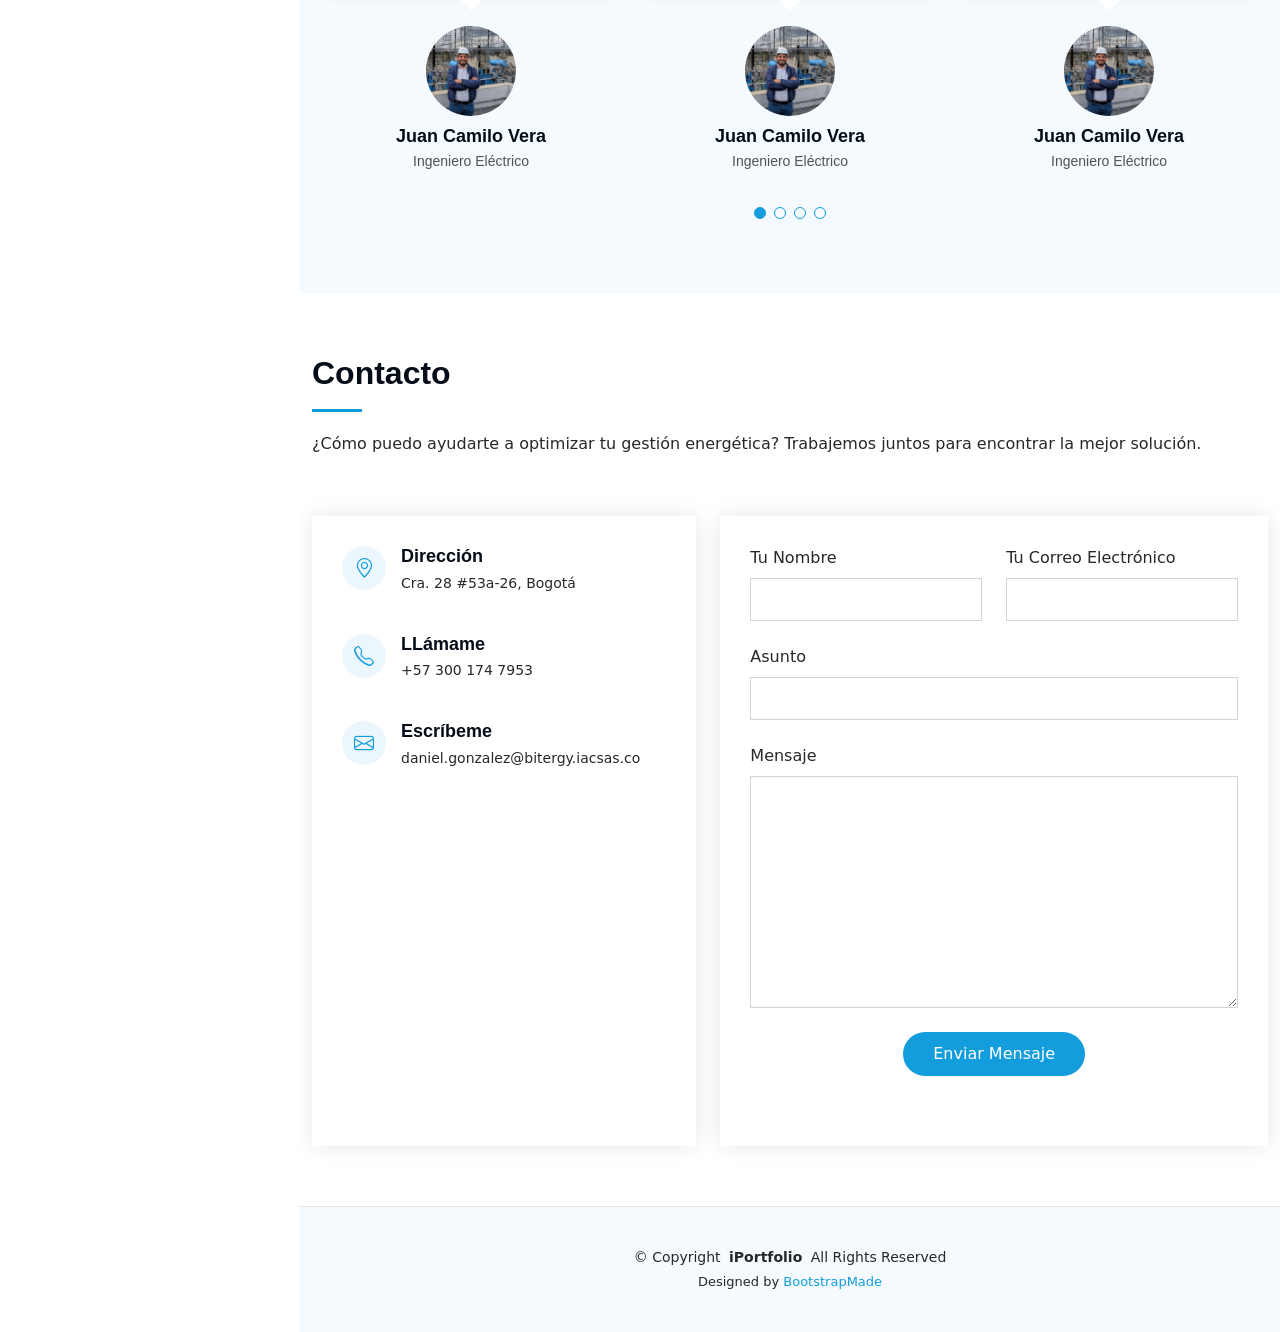
==== commit 089c949f: "Traducción completada, faltan testimonios" ====
--- a/index.html
+++ b/index.html
@@ -1,10 +1,10 @@
 <!DOCTYPE html>
-<html lang="en">
+<html lang="es">
 
 <head>
   <meta charset="utf-8">
   <meta content="width=device-width, initial-scale=1.0" name="viewport">
-  <title>Engineer D. González </title>
+  <title>Ing. Daniel González </title>
   <meta content="" name="description">
   <meta content="" name="keywords">
 
@@ -62,15 +62,15 @@
 
     <nav id="navmenu" class="navmenu">
       <ul>
-        <li><a href="#hero" class="active"><i class="bi bi-house navicon"></i>Home</a></li>
-        <li><a href="#about"><i class="bi bi-person navicon"></i> About</a></li>
-        <li><a href="#resume"><i class="bi bi-file-earmark-text navicon"></i> Resume</a></li>
-        <li><a href="#portfolio"><i class="bi bi-images navicon"></i> Portfolio</a></li>
-        <li><a href="#services"><i class="bi bi-hdd-stack navicon"></i> Services</a></li>
+        <li><a href="#hero" class="active"><i class="bi bi-house navicon"></i>Inicio</a></li>
+        <li><a href="#about"><i class="bi bi-person navicon"></i>Acerca de mi</a></li>
+        <li><a href="#resume"><i class="bi bi-file-earmark-text navicon"></i> Perfil</a></li>
+        <li><a href="#portfolio"><i class="bi bi-images navicon"></i> Portafolio</a></li>
+        <li><a href="#services"><i class="bi bi-hdd-stack navicon"></i> Servicios</a></li>
         <!--<li class="dropdown"><a href="#"><i class="bi bi-menu-button navicon"></i> <span>Dropdown</span> </a>-->
 
         </li>
-        <li><a href="#contact"><i class="bi bi-envelope navicon"></i> Contact</a></li>
+        <li><a href="#contact"><i class="bi bi-envelope navicon"></i> Contacto</a></li>
       </ul>
     </nav>
 
@@ -85,7 +85,7 @@
 
       <div class="container" data-aos="fade-up" data-aos-delay="100">
         <h2>Daniel González</h2>
-        <p> I'm <span class="typed" data-typed-items="Electrical Engineer, a Power Systems Analyst, passionate about Energy Markets, a Renewable Energy Enthusiast, deeply interested in Smart Grid and IoT Technologies   "> </span><span class="typed-cursor typed-cursor--blink" aria-hidden="true"></span><span class="typed-cursor typed-cursor--blink" aria-hidden="true"></span></p>
+        <p> Soy <span class="typed" data-typed-items="Ingeniero Eléctrico, Analista de Sistemas de Potencia, Apasionado por los Mercados Energéticos, Entusiasta de las Energías Renovables, Un Profesional Comprometido con las Redes Inteligentes"> </span><span class="typed-cursor typed-cursor--blink" aria-hidden="true"></span><span class="typed-cursor typed-cursor--blink" aria-hidden="true"></span></p>
       </div>
 
     </section><!-- /Hero Section -->
@@ -95,10 +95,10 @@
 
       <!-- Section Title -->
       <div class="container section-title" data-aos="fade-up">
-        <h2>About</h2>
-        <p>I am an Electrical Engineer passionate about energy transition and power consumption optimization. My expertise lies in combining regulatory analysis, monitoring, and energy control to help companies and professionals in the energy sector enhance efficiency and competitiveness.
-
-          Currently, I am a collaborator at BITERGY, a project that leverages IoT, machine learning, and automation to revolutionize energy management in industrial, commercial, and residential environments. Through data-driven insights, we help businesses reduce operational costs, minimize environmental impact, and improve power reliability.</p>
+        <h2>Acerca de mí</h2>
+        <p>Soy un Ingeniero Eléctrico apasionado por la transición energética y la optimización del consumo eléctrico. Mi experiencia se centra en la combinación del análisis regulatorio, el monitoreo y el control de la energía para ayudar a empresas y profesionales del sector energético a mejorar su eficiencia y competitividad.
+          Actualmente, soy colaborador en <strong>BITERGY</strong>, un proyecto que aprovecha el IoT, el machine learning y la automatización para revolucionar la gestión energética en entornos industriales, comerciales y residenciales. A través del análisis de datos, ayudamos a las empresas a reducir costos operativos, minimizar el impacto ambiental y mejorar la confiabilidad del suministro eléctrico.</p>
+        
       </div><!-- End Section Title -->
 
       <div class="container" data-aos="fade-up" data-aos-delay="100">
@@ -108,36 +108,37 @@
             <img src="assets/img/my-profile-img.jpg" class="img-fluid" alt="">
           </div>
           <div class="col-lg-8 content">
-            <h2>Electrical Engineer.</h2>
-            <p class="fst-italic py-3">
-              Energy doesn’t just power systems, it powers the future. As an electrical engineer, my mission is to transform the energy sector with innovation, efficiency, and sustainability, creating a real impact on society and the planet.
-            </p>
+            <h2>Ingeniero Eléctrico</h2>
+            <p class="fst-italic py-3">  
+              La energía no solo impulsa sistemas, también impulsa el futuro. Como ingeniero eléctrico, mi misión es transformar el sector energético con innovación, eficiencia y sostenibilidad, generando un impacto real en la sociedad y el planeta.  
+            </p>            
             <div class="row">
               <div class="col-lg-6">
                 <ul>
-                  <li><i class="bi bi-chevron-right"></i> <strong>Birthday:</strong> <span>October 15, 1998</span></li>
-                  <!--<li><i class="bi bi-chevron-right"></i> <strong>Website:</strong> <span>https://dagnig.github.io/DaGniG/</span></li>-->
-                  <li><i class="bi bi-chevron-right"></i> <strong>Website:</strong> 
+                  <li><i class="bi bi-chevron-right"></i> <strong>Fecha de nacimiento:</strong> <span>15 de octubre de 1998</span></li>
+                  <!--<li><i class="bi bi-chevron-right"></i> <strong>Sitio web:</strong> <span>https://dagnig.github.io/DaGniG/</span></li>-->
+                  <li><i class="bi bi-chevron-right"></i> <strong>Sitio web:</strong> 
                     <a href="https://dagnig.github.io/DaGniG/" target="_blank">dagnig.github.io/DaGniG/</a>
                   </li>
-                  
-                  <li><i class="bi bi-chevron-right"></i> <strong>Phone:</strong> <span>+57 300 174 7953</span></li>
-                  <li><i class="bi bi-chevron-right"></i> <strong>City:</strong> <span>Bogotá D.C. Colombia</span></li>
+                  <li><i class="bi bi-chevron-right"></i> <strong>Teléfono:</strong> <span>+57 300 174 7953</span></li>
+                  <li><i class="bi bi-chevron-right"></i> <strong>Ciudad:</strong> <span>Bogotá D.C., Colombia</span></li>
                 </ul>
               </div>
+              
               <div class="col-lg-6">
                 <ul>
-                  <li><i class="bi bi-chevron-right"></i> <strong>Age:</strong> <span>26</span></li>
-                  <li><i class="bi bi-chevron-right"></i> <strong>Degree:</strong> <span>Professional</span></li>
-                  <li><i class="bi bi-chevron-right"></i> <strong>Email:</strong> <span>daniel.gonzalez@bitergy.iacsas.co</span></li>
-                  <li><i class="bi bi-chevron-right"></i> <strong>Freelance:</strong> <span>Available</span></li>
+                  <li><i class="bi bi-chevron-right"></i> <strong>Edad:</strong> <span>26</span></li>
+                  <li><i class="bi bi-chevron-right"></i> <strong>Título:</strong> <span>Profesional</span></li>
+                  <li><i class="bi bi-chevron-right"></i> <strong>Correo:</strong> <span>daniel.gonzalez@bitergy.iacsas.co</span></li>
+                  <li><i class="bi bi-chevron-right"></i> <strong>Freelance:</strong> <span>Disponible</span></li>
                 </ul>
               </div>
+              
             </div>
-            <p class="py-3">
-              Innovation today, success tomorrow.
-
+            <p class="py-3">  
+              Innovación hoy, éxito mañana.  
             </p>
+            
           </div>
         </div>
 
@@ -190,146 +191,148 @@
 
     </section> -->
 
-    <!-- Skills Section -->
-    <section id="skills" class="skills section light-background">
+<!-- Sección de Habilidades -->
+<section id="skills" class="skills section light-background">
+
+  <!-- Título de la Sección -->
+  <div class="container section-title" data-aos="fade-up">
+    <h2>Habilidades</h2>
+    <p>Combino experiencia técnica con pensamiento estratégico, destacándome en la resolución de problemas, análisis regulatorio y trabajo en equipo. Con una gran capacidad de adaptación y enfoque en resultados, utilizo herramientas como Python, MATLAB, DigSILENT PowerFactory y Power BI para el modelado y análisis de sistemas energéticos.</p>
+  </div><!-- Fin del Título de la Sección -->
+
+  <div class="container" data-aos="fade-up" data-aos-delay="100">
+
+    <div class="row skills-content skills-animation">
+
+      <div class="col-lg-6">
+
+        <div class="progress">
+          <span class="skill"><span>Python</span> <i class="val">70%</i></span>
+          <div class="progress-bar-wrap">
+            <div class="progress-bar" role="progressbar" aria-valuenow="70" aria-valuemin="0" aria-valuemax="100"></div>
+          </div>
+        </div><!-- Fin Habilidad -->
+
+        <div class="progress">
+          <span class="skill"><span>Power Factory (DigSILENT)</span> <i class="val">70%</i></span>
+          <div class="progress-bar-wrap">
+            <div class="progress-bar" role="progressbar" aria-valuenow="70" aria-valuemin="0" aria-valuemax="100"></div>
+          </div>
+        </div><!-- Fin Habilidad -->
+
+        <div class="progress">
+          <span class="skill"><span>Neplan</span> <i class="val">80%</i></span>
+          <div class="progress-bar-wrap">
+            <div class="progress-bar" role="progressbar" aria-valuenow="80" aria-valuemin="0" aria-valuemax="100"></div>
+          </div>
+        </div><!-- Fin Habilidad -->
+
+      </div>
+
+      <div class="col-lg-6">
+
+        <div class="progress">
+          <span class="skill"><span>Matlab</span> <i class="val">80%</i></span>
+          <div class="progress-bar-wrap">
+            <div class="progress-bar" role="progressbar" aria-valuenow="80" aria-valuemin="0" aria-valuemax="100"></div>
+          </div>
+        </div><!-- Fin Habilidad -->
+
+        <div class="progress">
+          <span class="skill"><span>Office</span> <i class="val">90%</i></span>
+          <div class="progress-bar-wrap">
+            <div class="progress-bar" role="progressbar" aria-valuenow="90" aria-valuemin="0" aria-valuemax="100"></div>
+          </div>
+        </div><!-- Fin Habilidad -->
+
+        <div class="progress">
+          <span class="skill"><span>Power BI</span> <i class="val">70%</i></span>
+          <div class="progress-bar-wrap">
+            <div class="progress-bar" role="progressbar" aria-valuenow="70" aria-valuemin="0" aria-valuemax="100"></div>
+          </div>
+        </div><!-- Fin Habilidad -->
+
+      </div>
+
+    </div>
+
+  </div>
+
+</section><!-- /Sección de Habilidades -->
+
+
+    <!-- Resume Section -->
+    <section id="resume" class="resume section">
 
       <!-- Section Title -->
       <div class="container section-title" data-aos="fade-up">
-        <h2>Skills</h2>
-        <p> I combine technical expertise with strategic thinking, excelling in problem-solving, regulatory analysis, and team collaboration. With strong adaptability and a results-driven mindset, I leverage tools like Python, MATLAB, DigSILENT PowerFactory, and Power BI for energy system modeling and data analysis.</p>
+        <h2>Acerca de mí</h2>
+        <p>Con una sólida formación en Ingeniería Eléctrica y una pasión por los mercados energéticos, los sistemas de potencia y las tecnologías renovables, he desarrollado experiencia en análisis de sistemas eléctricos, marcos regulatorios y soluciones de gestión energética. Mi trayectoria abarca la investigación académica, la tutoría y proyectos prácticos en eficiencia energética, automatización y optimización del consumo mediante IoT.</p>
       </div><!-- End Section Title -->
 
-      <div class="container" data-aos="fade-up" data-aos-delay="100">
-
-        <div class="row skills-content skills-animation">
-
-          <div class="col-lg-6">
-
-            <div class="progress">
-              <span class="skill"><span>Python</span> <i class="val">70%</i></span>
-              <div class="progress-bar-wrap">
-                <div class="progress-bar" role="progressbar" aria-valuenow="70" aria-valuemin="0" aria-valuemax="100"></div>
-              </div>
-            </div><!-- End Skills Item -->
-
-            <div class="progress">
-              <span class="skill"><span>Power Factory (DigSILENT)</span> <i class="val">70%</i></span>
-              <div class="progress-bar-wrap">
-                <div class="progress-bar" role="progressbar" aria-valuenow="70" aria-valuemin="0" aria-valuemax="100"></div>
-              </div>
-            </div><!-- End Skills Item -->
-
-            <div class="progress">
-              <span class="skill"><span>Neplan</span> <i class="val">80%</i></span>
-              <div class="progress-bar-wrap">
-                <div class="progress-bar" role="progressbar" aria-valuenow="80" aria-valuemin="0" aria-valuemax="100"></div>
-              </div>
-            </div><!-- End Skills Item -->
-
-          </div>
-
-          <div class="col-lg-6">
-
-            <div class="progress">
-              <span class="skill"><span>Matlab</span> <i class="val">80%</i></span>
-              <div class="progress-bar-wrap">
-                <div class="progress-bar" role="progressbar" aria-valuenow="80" aria-valuemin="0" aria-valuemax="100"></div>
-              </div>
-            </div><!-- End Skills Item -->
-
-            <div class="progress">
-              <span class="skill"><span>Office</span> <i class="val">90%</i></span>
-              <div class="progress-bar-wrap">
-                <div class="progress-bar" role="progressbar" aria-valuenow="90" aria-valuemin="0" aria-valuemax="100"></div>
-              </div>
-            </div><!-- End Skills Item -->
-
-            <div class="progress">
-              <span class="skill"><span>Power BI</span> <i class="val">70%</i></span>
-              <div class="progress-bar-wrap">
-                <div class="progress-bar" role="progressbar" aria-valuenow="70" aria-valuemin="0" aria-valuemax="100"></div>
-              </div>
-            </div><!-- End Skills Item -->
-
-          </div>
-
-        </div>
-
-      </div>
-
-    </section><!-- /Skills Section -->
-
-    <!-- Resume Section -->
-    <section id="resume" class="resume section">
-
-      <!-- Section Title -->
-      <div class="container section-title" data-aos="fade-up">
-        <h2>Resume</h2>
-        <p>With a strong foundation in Electrical Engineering and a passion for energy markets, power systems, and renewable technologies, I have developed expertise in power system analysis, regulatory frameworks, and energy management solutions. My experience spans academic research, tutoring, and hands-on projects in energy efficiency, automation, and IoT-based energy optimization. </p> 
-      </div><!-- End Section Title -->
-
       <div class="container">
 
         <div class="row">
-
+      
           <div class="col-lg-6" data-aos="fade-up" data-aos-delay="100">
-            <h3 class="resume-title">Sumary</h3>
-
+            <h3 class="resume-title">Resumen</h3>
+      
             <div class="resume-item pb-0">
               <h4>Daniel González</h4>
-              <p><em>Electrical Engineer with expertise in energy markets, regulation, and the integration of renewable energy sources. Experienced in technical and financial prefeasibility studies for non-interconnected zones.</em></p>
+              <p><em>Ingeniero Eléctrico con experiencia en mercados energéticos, regulación e integración de fuentes de energía renovable. Especializado en estudios de prefactibilidad técnica y financiera para zonas no interconectadas.</em></p>
               <ul>
-                <li>Bogotá D.C. Colombia</li>
+                <li>Bogotá D.C., Colombia</li>
                 <li>+57 300 174 7953</li>
                 <li>daniel.gonzalez@bitergy.iacsas.co</li>
               </ul>
-            </div><!-- End Resume Item -->
-
-            <h3 class="resume-title">Education</h3>
+            </div><!-- Fin del elemento de resumen -->
+      
+            <h3 class="resume-title">Educación</h3>
             <div class="resume-item">
-              <h4>Bachelor's Degree in Electrical Engineering</h4>
+              <h4>Ingeniería Eléctrica</h4>
               <h5>2019 - 2025</h5>
               <p><em>Universidad Distrital Francisco José de Caldas, Bogotá, Colombia</em></p>
-              <p>Specialized in power systems, energy market regulation, and smart energy management. Completed postgraduate courses in prefeasibility of electrification projects and energy transition with non-conventional renewable energy sources.</p>
-            </div><!-- End Resume Item -->
-
+              <p>Especialización en sistemas de potencia, regulación del mercado energético y gestión inteligente de la energía. Cursó estudios de posgrado en prefactibilidad de proyectos de electrificación y transición energética con fuentes no convencionales de energía renovable.</p>
+            </div><!-- Fin del elemento de educación -->
+      
             <div class="resume-item">
-              <h4>Siemens Energy Course</h4>
-              <h5>August 2024 - December 2024</h5>
+              <h4>Cátedra - Siemens</h4>
+              <h5>Agosto 2024 - Diciembre 2024</h5>
               <p><em>Siemens Energy, Tenjo, Cundinamarca</em></p>
               <ul>
-                <li>Project Management based on PMI methodology</li>
-                <li>High and extra-high voltage substations</li>
+                <li>Gestión de proyectos basada en la metodología PMI</li>
+                <li>Subestaciones de alta y extra alta tensión</li>
               </ul>
-            </div><!-- End Resume Item -->
-
-          </div>
-
+            </div><!-- Fin del elemento de educación -->
+      
+          </div>
+      
           <div class="col-lg-6" data-aos="fade-up" data-aos-delay="200">
-
+      
             <div class="resume-item">
-              <h4>Technical High School Diploma in Business Management</h4>
-              <h5>January 2011 - December 2015</h5>
+              <h4>Bachiller Técnico en Gestión Empresarial</h4>
+              <h5>Enero 2011 - Diciembre 2015</h5>
               <p><em>Institución Educativa Departamental Mariano Santamaría, San Antonio del Tequendama</em></p>
-            </div><!-- End Resume Item -->
-
-            <h3 class="resume-title">Professional Experience</h3>
+            </div><!-- Fin del elemento de educación -->
+      
+            <h3 class="resume-title">Experiencia Profesional</h3>
             <div class="resume-item">
-              <h4>Academic Monitor – Basic Sciences Area</h4>
-              <h5>August 2020 - February 2021</h5>
+              <h4>Monitor Académico – Área de Ciencias Básicas</h4>
+              <h5>Agosto 2020 - Febrero 2021</h5>
               <p><em>Universidad Distrital Francisco José de Caldas, Bogotá, Colombia</em></p>
               <ul>
-                <li>Provided support to first-year students in Calculus I, II, III, and Physics I & II.</li>
-                <li>Conducted tutoring sessions in both in-person and virtual academic formats.</li>
-                <li>Developed reference materials and study guides.</li>
-                <li>Prepared academic reports.</li>
+                <li>Brindó apoyo a estudiantes de primeros semestres en Cálculo I, II, III y Física I & II.</li>
+                <li>Realizó tutorías en formatos presenciales y virtuales.</li>
+                <li>Desarrolló material de referencia y guías de estudio.</li>
+                <li>Elaboró informes académicos.</li>
               </ul>
             </div>
           </div>
-
-        </div>
-
-      </div>
+      
+        </div>
+      
+      </div>
+      
 
     </section><!-- /Resume Section -->
 
@@ -338,21 +341,21 @@
 
       <!-- Section Title -->
       <div class="container section-title" data-aos="fade-up">
-        <h2>Portfolio</h2>
-        <p>My portfolio showcases projects at the intersection of energy regulation, smart energy management, and technology. From economic dispatch models to IoT-based optimization, each reflects my commitment to a more efficient and sustainable power system. Beyond engineering, my passion for literature and analysis fuels my ability to think critically and innovate in the energy sector.</p>
-      </div><!-- End Section Title -->
-
+        <h2>Portafolio</h2>
+        <p>Mi portafolio presenta proyectos en la intersección de la regulación energética, la gestión inteligente de la energía y la tecnología. Desde modelos de despacho económico hasta optimización basada en IoT, cada uno refleja mi compromiso con un sistema eléctrico más eficiente y sostenible. Más allá de la ingeniería, mi pasión por la literatura y el análisis potencia mi capacidad de pensamiento crítico e innovación en el sector energético.</p>
+      </div><!-- Fin del Título de la Sección -->
+      
       <div class="container">
 
         <div class="isotope-layout" data-default-filter="*" data-layout="masonry" data-sort="original-order">
 
           <ul class="portfolio-filters isotope-filters" data-aos="fade-up" data-aos-delay="100">
-            <li data-filter="*" class="filter-active">All</li>
-            <li data-filter=".filter-Academic">Academic</li>
-            <li data-filter=".filter-Professional">Professional</li>
-            <li data-filter=".filter-Literary">Literary</li>
-            
-          </ul><!-- End Portfolio Filters -->
+            <li data-filter="*" class="filter-active">Todo</li>
+            <li data-filter=".filter-Academic">Académico</li>
+            <li data-filter=".filter-Professional">Profesional</li>
+            <li data-filter=".filter-Literary">Literario</li>
+          </ul><!-- Fin de los Filtros del Portafolio -->
+          
 
           <div class="row gy-4 isotope-container" data-aos="fade-up" data-aos-delay="200">
 
@@ -360,10 +363,10 @@
               <div class="portfolio-content h-100">
                 <img src="assets/img/portfolio/E6.png" class="img-fluid" alt="">
                 <div class="portfolio-info">
-                  <h4>Economic Dispatch</h4>
+                  <h4>Despacho Económico</h4>
                   <p></p>
                   <a href="assets/img/portfolio/E6.png"  data-gallery="portfolio-gallery-app" class="glightbox preview-link"><i class="bi bi-zoom-in"></i></a>
-                  <a href="economic-dispatch.html" title="More Details" class="details-link"><i class="bi bi-link-45deg"></i></a>
+                  <a href="economic-dispatch.html" title="Más detalles" class="details-link"><i class="bi bi-link-45deg"></i></a>
                 </div>
               </div>
             </div><!-- End Portfolio Item -->
@@ -372,10 +375,10 @@
               <div class="portfolio-content h-100">
                 <img src="assets/img/portfolio/españa-in.png" class="img-fluid" alt="">
                 <div class="portfolio-info">
-                  <h4>Spanish Dispatch</h4>
+                  <h4>Despacho Español</h4>
                   <p></p>
                   <a href="assets/img/portfolio/españa-in.png"  data-gallery="portfolio-gallery-app" class="glightbox preview-link"><i class="bi bi-zoom-in"></i></a>
-                  <a href="spanish-dispatch.html" title="More Details" class="details-link"><i class="bi bi-link-45deg"></i></a>
+                  <a href="spanish-dispatch.html" title="Más detalles" class="details-link"><i class="bi bi-link-45deg"></i></a>
                 </div>
               </div>
             </div><!-- End Portfolio Item -->
@@ -384,10 +387,10 @@
               <div class="portfolio-content h-100">
                 <img src="assets/img/portfolio/PAR.jpg" class="img-fluid" alt="">
                 <div class="portfolio-info">
-                  <h4>PAR</h4>
+                  <h4>Precio de Arranque y Parada</h4>
                   <p></p>
                   <a href="assets/img/portfolio/PAR.jpg"  data-gallery="portfolio-gallery-app" class="glightbox preview-link"><i class="bi bi-zoom-in"></i></a>
-                  <a href="PAR.html" title="More Details" class="details-link"><i class="bi bi-link-45deg"></i></a>
+                  <a href="PAR.html" title="Más detalles" class="details-link"><i class="bi bi-link-45deg"></i></a>
                 </div>
               </div>
             </div><!-- End Portfolio Item -->
@@ -396,10 +399,10 @@
               <div class="portfolio-content h-100">
                 <img src="assets/img/portfolio/meter.png" class="img-fluid" alt="">
                 <div class="portfolio-info">
-                  <h4>The New Generation of Electric Meters</h4>
+                  <h4>La Nueva Generación de Medidores Eléctricos</h4>
                   <p></p>
                   <a href="assets/img/portfolio/meter.png"  data-gallery="portfolio-gallery-app" class="glightbox preview-link"><i class="bi bi-zoom-in"></i></a>
-                  <a href="meters.html" title="More Details" class="details-link"><i class="bi bi-link-45deg"></i></a>
+                  <a href="meters.html" title="Más detalles" class="details-link"><i class="bi bi-link-45deg"></i></a>
                 </div>
               </div>
             </div><!-- End Portfolio Item -->
@@ -408,10 +411,10 @@
               <div class="portfolio-content h-100">
                 <img src="assets/img/portfolio/portada_providencia.png" class="img-fluid" alt="">
                 <div class="portfolio-info">
-                  <h4>Providencia Energy Community</h4>
+                  <h4>Comunidad Energética de Providencia</h4>
                   <p></p>
                   <a href="assets/img/portfolio/portada_providencia.png"  data-gallery="portfolio-gallery-app" class="glightbox preview-link"><i class="bi bi-zoom-in"></i></a>
-                  <a href="providencia.html" title="More Details" class="details-link"><i class="bi bi-link-45deg"></i></a>
+                  <a href="providencia.html" title="Más detalles" class="details-link"><i class="bi bi-link-45deg"></i></a>
                 </div>
               </div>
             </div><!-- End Portfolio Item -->
@@ -423,7 +426,7 @@
                   <h4>Bitergy</h4>
                   <p></p>
                   <a href="assets/img/portfolio/Brochure_Solution.png"  data-gallery="portfolio-gallery-branding" class="glightbox preview-link"><i class="bi bi-zoom-in"></i></a>
-                  <a href="bitergy.html" title="More Details" class="details-link"><i class="bi bi-link-45deg"></i></a>
+                  <a href="bitergy.html" title="Más detalles" class="details-link"><i class="bi bi-link-45deg"></i></a>
                 </div>
               </div>
             </div><!-- End Portfolio Item -->
@@ -433,10 +436,10 @@
               <div class="portfolio-content h-100">
                 <img src="assets/img/portfolio/pergaminos.png" class="img-fluid" alt="">
                 <div class="portfolio-info">
-                  <h4>Short Stories</h4>
+                  <h4>Historias Cortas</h4>
                   <p></p>
                   <a href="assets/img/portfolio/pergaminos.png"  data-gallery="portfolio-gallery-product" class="glightbox preview-link"><i class="bi bi-zoom-in"></i></a>
-                  <a href="short-stories.html" title="More Details" class="details-link"><i class="bi bi-link-45deg"></i></a>
+                  <a href="short-stories.html" title="Más detalles" class="details-link"><i class="bi bi-link-45deg"></i></a>
                 </div>
               </div>
             </div><!-- End Portfolio Item -->
@@ -446,10 +449,10 @@
               <div class="portfolio-content h-100">
                 <img src="assets/img/portfolio/versos.png" class="img-fluid" alt="">
                 <div class="portfolio-info">
-                  <h4>Verses</h4>
+                  <h4>Versos</h4>
                   <p></p>
                   <a href="assets/img/portfolio/versos.png"  data-gallery="portfolio-gallery-product" class="glightbox preview-link"><i class="bi bi-zoom-in"></i></a>
-                  <a href="verses.html" title="More Details" class="details-link"><i class="bi bi-link-45deg"></i></a>
+                  <a href="verses.html" title="Más detalles" class="details-link"><i class="bi bi-link-45deg"></i></a>
                 </div>
               </div>
             </div><!-- End Portfolio Item -->
@@ -462,103 +465,100 @@
 
     </section><!-- /Portfolio Section -->
 
-    <!-- Services Section -->
-    <section id="services" class="services section">
+<!-- Sección de Servicios -->
+<section id="services" class="services section">
+
+  <!-- Título de la Sección -->
+  <div class="container section-title" data-aos="fade-up">
+    <h2>Servicios</h2>
+    <p>Optimización Energética | Análisis Regulatorio | Innovación Tecnológica</p>
+  </div><!-- Fin del Título de la Sección -->
+
+  <div class="container">
+
+    <div class="row gy-4">
+
+      <div class="col-lg-4 col-md-6 service-item d-flex" data-aos="fade-up" data-aos-delay="100">
+        <div class="icon flex-shrink-0"><i class="bi bi-bar-chart-line"></i></div>
+        <div>
+          <h4 class="title"><a class="stretched-link">Análisis del Mercado Energético y Regulación</a></h4>
+          <ul>
+            <li>Evaluación del impacto regulatorio en el sector eléctrico.</li>
+            <li>Desarrollo de normogramas regulatorios y análisis de mercado para empresas y startups.</li>
+            <li>Asesoría en la integración de energías renovables en mercados regulados y no regulados.</li>
+          </ul>
+        </div>
+      </div>
+      <!-- Fin del Servicio -->
+
+      <div class="col-lg-4 col-md-6 service-item d-flex" data-aos="fade-up" data-aos-delay="100">
+        <div class="icon flex-shrink-0"><i class="bi bi-lightning-charge"></i></div>
+        <div>
+          <h4 class="title"><a class="stretched-link">Optimización del Consumo Energético y Gestión de la Demanda</a></h4>
+          <ul>
+            <li>Desarrollo de estrategias para reducir costos eléctricos en industrias y comercios.</li>
+            <li>Implementación de IoT y Machine Learning para el monitoreo inteligente de energía.</li>
+            <li>Diseño de planes de respuesta a la demanda y análisis de tarifas eléctricas.</li>
+          </ul>
+        </div>
+      </div>
+      <!-- Fin del Servicio -->
+
+      <div class="col-lg-4 col-md-6 service-item d-flex" data-aos="fade-up" data-aos-delay="100">
+        <div class="icon flex-shrink-0"><i class="bi bi-cpu"></i></div>
+        <div>
+          <h4 class="title"><a class="stretched-link">Modelado y Simulación de Sistemas de Potencia</a></h4>
+          <ul>
+            <li>Despacho Económico y Pre-despacho ideal en sistemas eléctricos.</li>
+            <li>Análisis de estabilidad y calidad de la energía con Python, MATLAB y DigSILENT PowerFactory.</li>
+            <li>Evaluación de sistemas de almacenamiento energético para integración con renovables.</li>
+          </ul>
+        </div>
+      </div>
+      <!-- Fin del Servicio -->
+
+      <div class="col-lg-4 col-md-6 service-item d-flex" data-aos="fade-up" data-aos-delay="100">
+        <div class="icon flex-shrink-0"><i class="bi bi-clipboard-data"></i></div>
+        <div>
+          <h4 class="title"><a class="stretched-link">Prefactibilidad Técnica y Financiera de Proyectos Energéticos</a></h4>
+          <ul>
+            <li>Estudios de viabilidad técnica y económica para proyectos en Zonas No Interconectadas (ZNI).</li>
+            <li>Análisis de impacto ambiental y cumplimiento normativo para proyectos de energías renovables.</li>
+            <li>Modelado financiero y cálculo del Costo Nivelado de Energía (LCOE).</li>
+          </ul>
+        </div>
+      </div>
+      <!-- Fin del Servicio -->
+
+      <div class="col-lg-4 col-md-6 service-item d-flex" data-aos="fade-up" data-aos-delay="100">
+        <div class="icon flex-shrink-0"><i class="bi bi-wifi"></i></div>
+        <div>
+          <h4 class="title"><a class="stretched-link">Innovación y Digitalización en el Sector Energético</a></h4>
+          <ul>
+            <li>Implementación de tecnologías de medición inteligente.</li>
+            <li>Integración de IA y Big Data para el análisis de patrones de consumo.</li>
+            <li>Desarrollo de soluciones de automatización y control energético para edificios inteligentes.</li>
+          </ul>
+        </div>
+      </div>
+      <!-- Fin del Servicio -->
+
+    </div>
+
+  </div>
+
+</section><!-- Fin de la Sección de Servicios -->
+
+
+    <!-- Testimonials Section -->
+    <section id="testimonials" class="testimonials section light-background">
 
       <!-- Section Title -->
       <div class="container section-title" data-aos="fade-up">
-        <h2>Services</h2>
-        <p>Energy Optimization | Regulatory Analysis | Technological Innovation</p>
-      </div><!-- End Section Title -->
-
-      <div class="container">
-
-        <div class="row gy-4">
-
-          <div class="col-lg-4 col-md-6 service-item d-flex" data-aos="fade-up" data-aos-delay="100">
-            <div class="icon flex-shrink-0"><i class="bi bi-bar-chart-line"></i></div>
-            <div>
-              <h4 class="title"><a class="stretched-link">Energy Market Analysis & Regulation</a></h4>
-              <ul>
-                <li>Assessment of regulatory impacts on the electricity sector.</li>
-                <li>Development of regulatory normograms and market analysis for companies and startups.</li>
-                <li>Advisory on renewable energy integration in regulated and deregulated markets.</li>
-              </ul>
-            </div>
-          </div>
-          <!-- End Service Item -->
-
-
-          <div class="col-lg-4 col-md-6 service-item d-flex" data-aos="fade-up" data-aos-delay="100">
-            <div class="icon flex-shrink-0"><i class="bi bi-lightning-charge"></i></div>
-            <div>
-              <h4 class="title"><a class="stretched-link">Energy Consumption Optimization & Demand Management</a></h4>
-              <ul>
-                <li> Development of strategies to reduce electricity costs for industries and businesses.</li>
-                <li> Implementation of IoT and Machine Learning for smart energy monitoring.</li>
-                <li> Design of demand response plans and electricity tariff analysis.</li>
-              </ul>
-            </div>
-          </div>
-          <!-- End Service Item -->
-
-
-          <div class="col-lg-4 col-md-6 service-item d-flex" data-aos="fade-up" data-aos-delay="100">
-            <div class="icon flex-shrink-0"><i class="bi bi-cpu"></i></div>
-            <div>
-              <h4 class="title"><a class="stretched-link">Power System Modeling & Simulation </a></h4>
-              <ul>
-                <li>Economic Dispatch and Optimal Unit Commitment for power systems.</li>
-                <li>Stability and power quality analysis using Python, MATLAB, and DigSILENT PowerFactory.</li>
-                <li>Evaluation of energy storage systems for renewable energy integration.</li>
-              </ul>
-            </div>
-          </div>
-          <!-- End Service Item -->
-
-
-          <div class="col-lg-4 col-md-6 service-item d-flex" data-aos="fade-up" data-aos-delay="100">
-            <div class="icon flex-shrink-0"><i class="bi bi-clipboard-data"></i></div>
-            <div>
-              <h4 class="title"><a class="stretched-link">Technical & Financial Feasibility of Energy Projects</a></h4>
-              <ul>
-                <li>Techno-economic feasibility studies for projects in Non-Interconnected Zones (ZNI).</li>
-                <li>Environmental impact assessment and regulatory compliance for renewable energy projects.</li>
-                <li> Financial modeling and Levelized Cost of Energy (LCOE) calculations.</li>
-              </ul>
-            </div>
-          </div>
-          <!-- End Service Item -->
-
-
-          <div class="col-lg-4 col-md-6 service-item d-flex" data-aos="fade-up" data-aos-delay="100">
-            <div class="icon flex-shrink-0"><i class="bi bi-wifi"></i></div>
-            <div>
-              <h4 class="title"><a class="stretched-link">Innovation & Digitalization in the Energy Sector</a></h4>
-              <ul>
-                <li>Implementation of smart metering technologies.</li>
-                <li>Integration of AI and Big Data for consumption pattern analysis.</li>
-                <li>Development of automation and energy control solutions for smart buildings.</li>
-              </ul>
-            </div>
-          </div>
-          <!-- End Service Item -->
-
-        </div>
-
-      </div>
-
-    </section><!-- /Services Section -->
-
-    <!-- Testimonials Section -->
-    <section id="testimonials" class="testimonials section light-background">
-
-      <!-- Section Title -->
-      <div class="container section-title" data-aos="fade-up">
-        <h2>Testimonials</h2>
-        <p> The success of any project is built on teamwork, expertise, and shared vision. In this section, collaborators, project partners, and industry professionals share their experiences working together on energy optimization, regulatory analysis, and smart technology integration.</p>
-      </div><!-- End Section Title -->
-
+        <h2>Testimonios</h2>
+        <p>El éxito de cualquier proyecto se basa en el trabajo en equipo, la experiencia y una visión compartida. En esta sección, colaboradores, socios de proyectos y profesionales del sector comparten sus experiencias trabajando juntos en la optimización energética, el análisis regulatorio y la integración de tecnologías inteligentes.</p>
+      </div><!-- Fin del Título de la Sección -->
+      
       <div class="container" data-aos="fade-up" data-aos-delay="100">
 
         <div class="swiper init-swiper">
@@ -593,12 +593,12 @@
               <div class="testimonial-item">
                 <p>
                   <i class="bi bi-quote quote-icon-left"></i>
-                  <span>Daniel’s expertise in regulatory analysis and energy markets is outstanding. His insights have significantly improved our compliance strategies. Detail-oriented and highly professional, he consistently delivers high-quality work, making him an invaluable collaborator</span>
+                  <span>Tuve la oportunidad de compartir con Daniel en la universidad y destaco su proactividad, trabajo en equipo y disposición para compartir su conocimiento. Su compromiso y actitud colaborativa lo hacen un gran aporte en cualquier entorno.</span>
                   <i class="bi bi-quote quote-icon-right"></i>
                 </p>
-                <img src="assets/img/testimonials/testimonials-1.jpg" class="testimonial-img" alt="">
+                <img src="assets/img/testimonials/Tes_Juan.jpg" class="testimonial-img" alt="">
                 <h3>Juan Camilo Vera</h3>
-                <h4>Electrical Engineer </h4>
+                <h4>Ingeniero Eléctrico </h4>
               </div>
             </div><!-- End testimonial item &amp; Founder -->
 
@@ -606,53 +606,40 @@
               <div class="testimonial-item">
                 <p>
                   <i class="bi bi-quote quote-icon-left"></i>
-                  <span>Export tempor illum tamen malis malis eram quae irure esse labore quem cillum quid malis quorum velit fore eram velit sunt aliqua noster fugiat irure amet legam anim culpa.</span>
+                  <span>Tuve la oportunidad de compartir con Daniel en la universidad y destaco su proactividad, trabajo en equipo y disposición para compartir su conocimiento. Su compromiso y actitud colaborativa lo hacen un gran aporte en cualquier entorno.</span>
                   <i class="bi bi-quote quote-icon-right"></i>
                 </p>
-                <img src="assets/img/testimonials/testimonials-2.jpg" class="testimonial-img" alt="">
-                <h3>Sara Wilsson</h3>
-                <h4>Designer</h4>
-              </div>
-            </div><!-- End testimonial item -->
+                <img src="assets/img/testimonials/Tes_Juan.jpg" class="testimonial-img" alt="">
+                <h3>Juan Camilo Vera</h3>
+                <h4>Ingeniero Eléctrico </h4>
+              </div>
+            </div><!-- End testimonial item &amp; Founder -->
 
             <div class="swiper-slide">
               <div class="testimonial-item">
                 <p>
                   <i class="bi bi-quote quote-icon-left"></i>
-                  <span>Enim nisi quem export duis labore cillum quae magna enim sint quorum nulla quem veniam duis minim tempor labore quem eram duis noster aute amet eram fore quis sint minim.</span>
+                  <span>Tuve la oportunidad de compartir con Daniel en la universidad y destaco su proactividad, trabajo en equipo y disposición para compartir su conocimiento. Su compromiso y actitud colaborativa lo hacen un gran aporte en cualquier entorno.</span>
                   <i class="bi bi-quote quote-icon-right"></i>
                 </p>
-                <img src="assets/img/testimonials/testimonials-3.jpg" class="testimonial-img" alt="">
-                <h3>Jena Karlis</h3>
-                <h4>Store Owner</h4>
-              </div>
-            </div><!-- End testimonial item -->
+                <img src="assets/img/testimonials/Tes_Juan.jpg" class="testimonial-img" alt="">
+                <h3>Juan Camilo Vera</h3>
+                <h4>Ingeniero Eléctrico </h4>
+              </div>
+            </div><!-- End testimonial item &amp; Founder -->
 
             <div class="swiper-slide">
               <div class="testimonial-item">
                 <p>
                   <i class="bi bi-quote quote-icon-left"></i>
-                  <span>Fugiat enim eram quae cillum dolore dolor amet nulla culpa multos export minim fugiat dolor enim duis veniam ipsum anim magna sunt elit fore quem dolore labore illum veniam.</span>
+                  <span>Tuve la oportunidad de compartir con Daniel en la universidad y destaco su proactividad, trabajo en equipo y disposición para compartir su conocimiento. Su compromiso y actitud colaborativa lo hacen un gran aporte en cualquier entorno.</span>
                   <i class="bi bi-quote quote-icon-right"></i>
                 </p>
-                <img src="assets/img/testimonials/testimonials-4.jpg" class="testimonial-img" alt="">
-                <h3>Matt Brandon</h3>
-                <h4>Freelancer</h4>
-              </div>
-            </div><!-- End testimonial item -->
-
-            <div class="swiper-slide">
-              <div class="testimonial-item">
-                <p>
-                  <i class="bi bi-quote quote-icon-left"></i>
-                  <span>Quis quorum aliqua sint quem legam fore sunt eram irure aliqua veniam tempor noster veniam sunt culpa nulla illum cillum fugiat legam esse veniam culpa fore nisi cillum quid.</span>
-                  <i class="bi bi-quote quote-icon-right"></i>
-                </p>
-                <img src="assets/img/testimonials/testimonials-5.jpg" class="testimonial-img" alt="">
-                <h3>John Larson</h3>
-                <h4>Entrepreneur</h4>
-              </div>
-            </div><!-- End testimonial item -->
+                <img src="assets/img/testimonials/Tes_Juan.jpg" class="testimonial-img" alt="">
+                <h3>Juan Camilo Vera</h3>
+                <h4>Ingeniero Eléctrico </h4>
+              </div>
+            </div><!-- End testimonial item &amp; Founder -->
 
           </div>
           <div class="swiper-pagination"></div>
@@ -667,8 +654,8 @@
 
       <!-- Section Title -->
       <div class="container section-title" data-aos="fade-up">
-        <h2>Contact</h2>
-        <p>How can I help you optimize your energy management? Let’s work together to find the best solution.</p>
+        <h2>Contacto</h2>
+        <p>¿Cómo puedo ayudarte a optimizar tu gestión energética? Trabajemos juntos para encontrar la mejor solución.</p>
       </div><!-- End Section Title -->
 
       <div class="container" data-aos="fade-up" data-aos-delay="100">
@@ -681,7 +668,7 @@
               <div class="info-item d-flex" data-aos="fade-up" data-aos-delay="200">
                 <i class="bi bi-geo-alt flex-shrink-0"></i>
                 <div>
-                  <h3>Address</h3>
+                  <h3>Dirección</h3>
                   <p>Cra. 28 #53a-26, Bogotá</p>
                 </div>
               </div><!-- End Info Item -->
@@ -689,7 +676,7 @@
               <div class="info-item d-flex" data-aos="fade-up" data-aos-delay="300">
                 <i class="bi bi-telephone flex-shrink-0"></i>
                 <div>
-                  <h3>Call Us</h3>
+                  <h3>LLámame</h3>
                   <p>+57 300 174 7953</p>
                 </div>
               </div><!-- End Info Item -->
@@ -697,7 +684,7 @@
               <div class="info-item d-flex" data-aos="fade-up" data-aos-delay="400">
                 <i class="bi bi-envelope flex-shrink-0"></i>
                 <div>
-                  <h3>Email Us</h3>
+                  <h3>Escríbeme</h3>
                   <p>daniel.gonzalez@bitergy.iacsas.co</p>
                 </div>
               </div><!-- End Info Item -->
@@ -711,31 +698,31 @@
               <div class="row gy-4">
 
                 <div class="col-md-6">
-                  <label for="name-field" class="pb-2">Your Name</label>
+                  <label for="name-field" class="pb-2">Tu Nombre</label>
                   <input type="text" name="name" id="name-field" class="form-control" required="">
                 </div>
-
+                
                 <div class="col-md-6">
-                  <label for="email-field" class="pb-2">Your Email</label>
+                  <label for="email-field" class="pb-2">Tu Correo Electrónico</label>
                   <input type="email" class="form-control" name="email" id="email-field" required="">
                 </div>
-
+                
                 <div class="col-md-12">
-                  <label for="subject-field" class="pb-2">Subject</label>
+                  <label for="subject-field" class="pb-2">Asunto</label>
                   <input type="text" class="form-control" name="subject" id="subject-field" required="">
                 </div>
-
+                
                 <div class="col-md-12">
-                  <label for="message-field" class="pb-2">Message</label>
+                  <label for="message-field" class="pb-2">Mensaje</label>
                   <textarea class="form-control" name="message" rows="10" id="message-field" required=""></textarea>
                 </div>
-
+                
                 <div class="col-md-12 text-center">
                   <!--<div class="loading">Loading</div>
                   <div class="error-message"></div>-->
                   <!--<div class="sent-message">Your message has been sent. Thank you!</div>-->
 
-                  <button type="submit">Send Message</button>
+                  <button type="submit">Enviar Mensaje</button>
                 </div>
 
               </div>
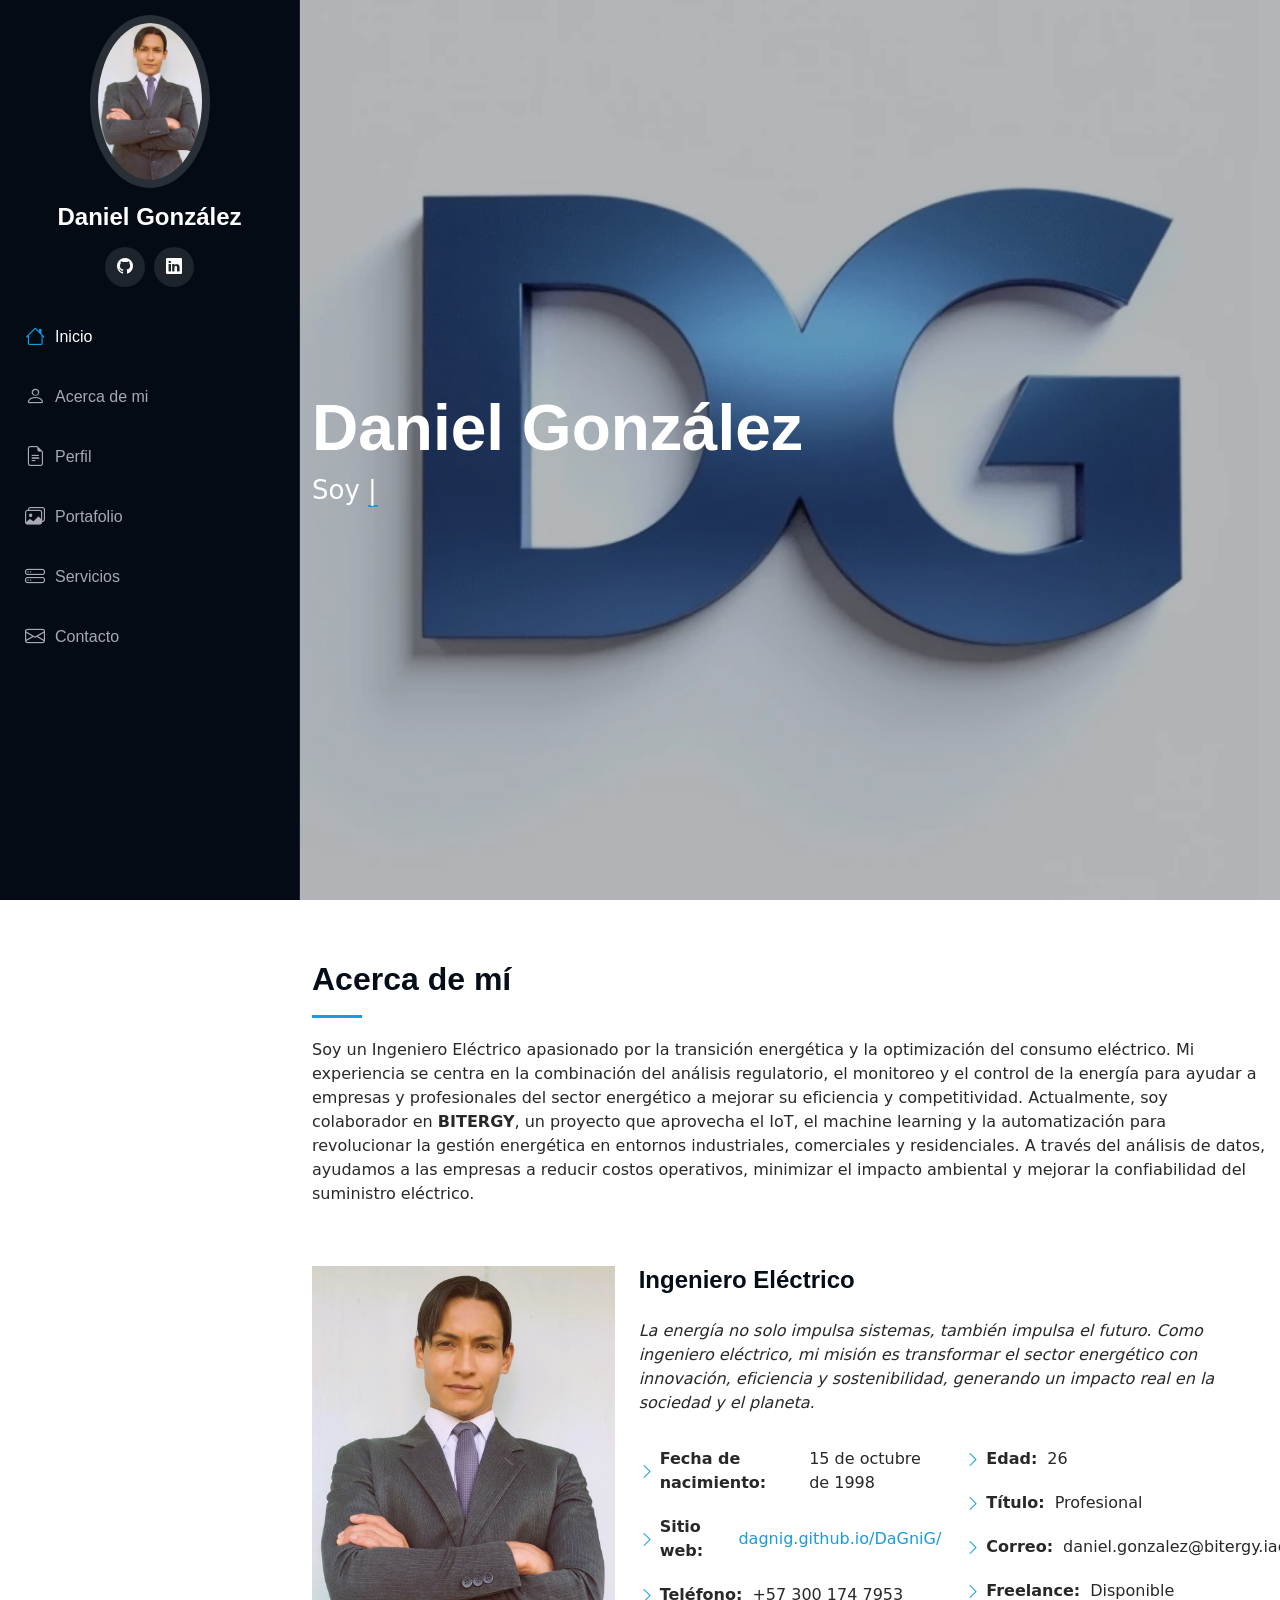
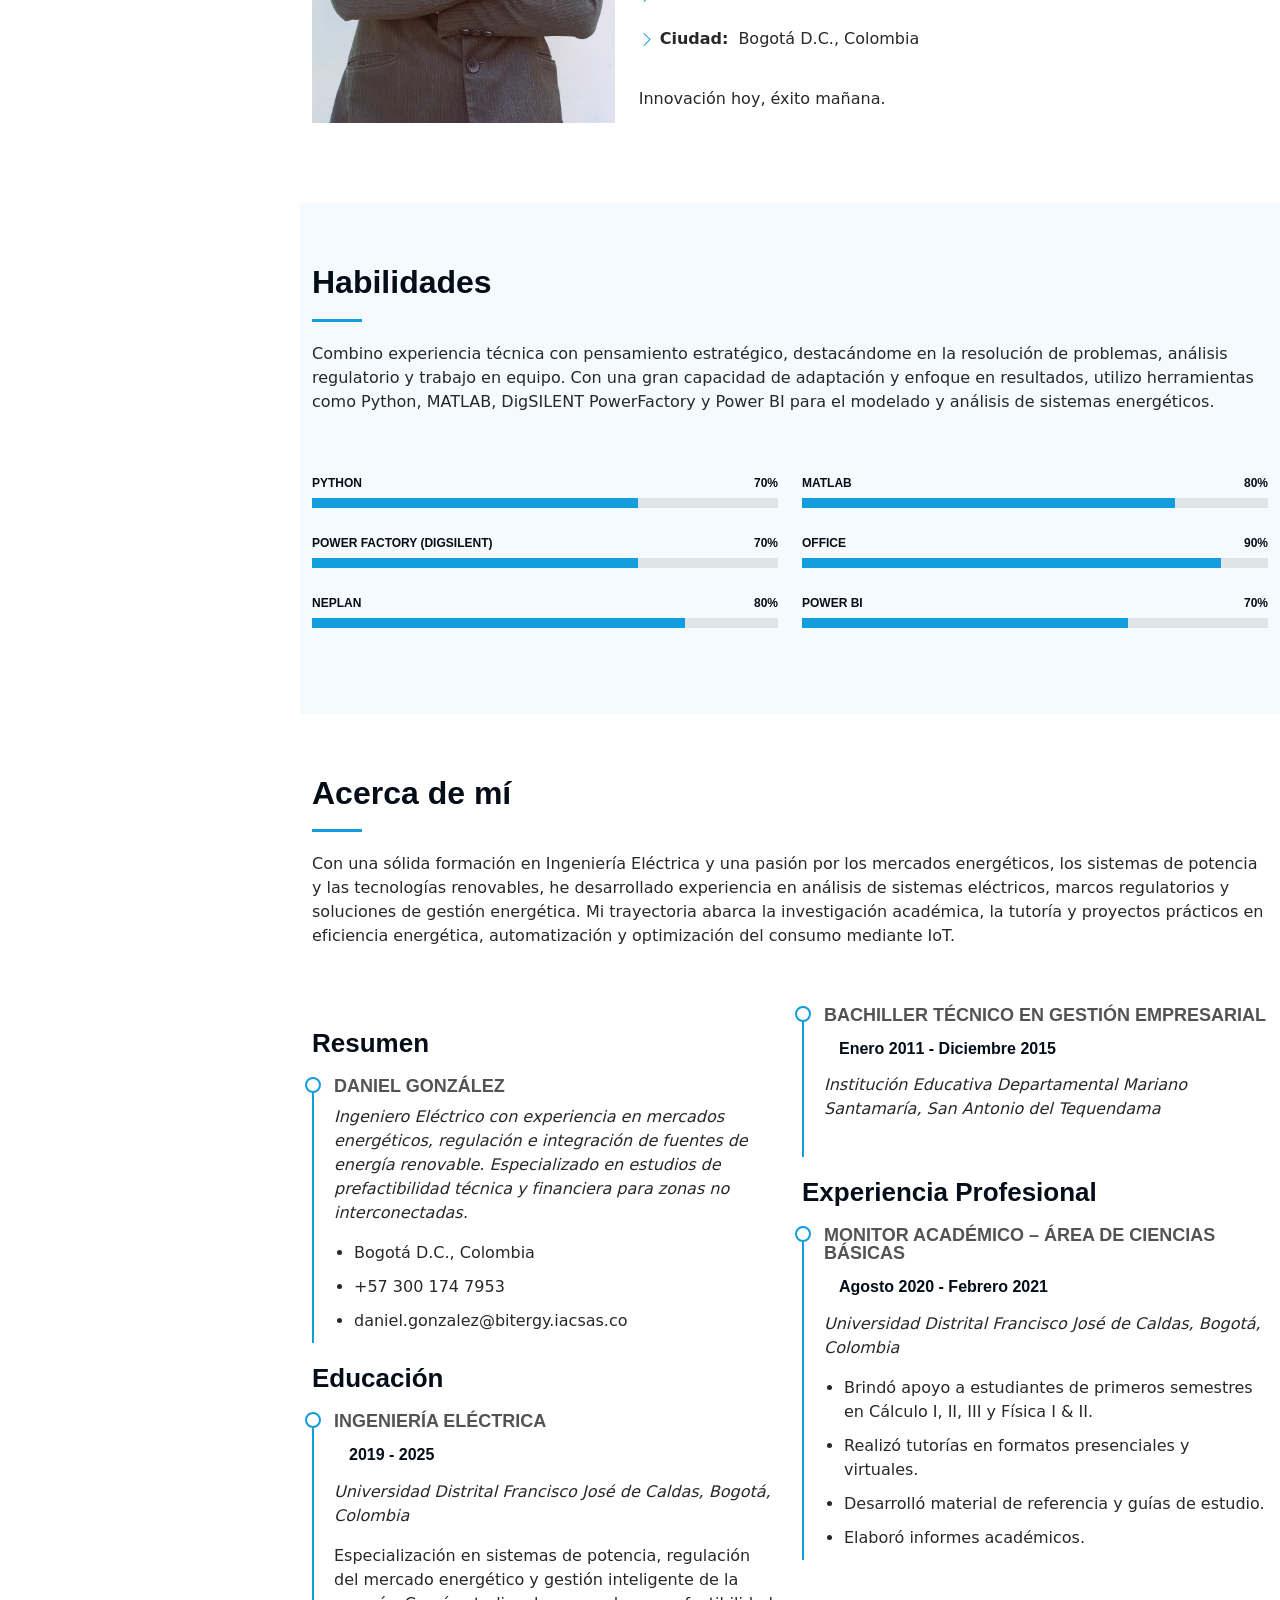
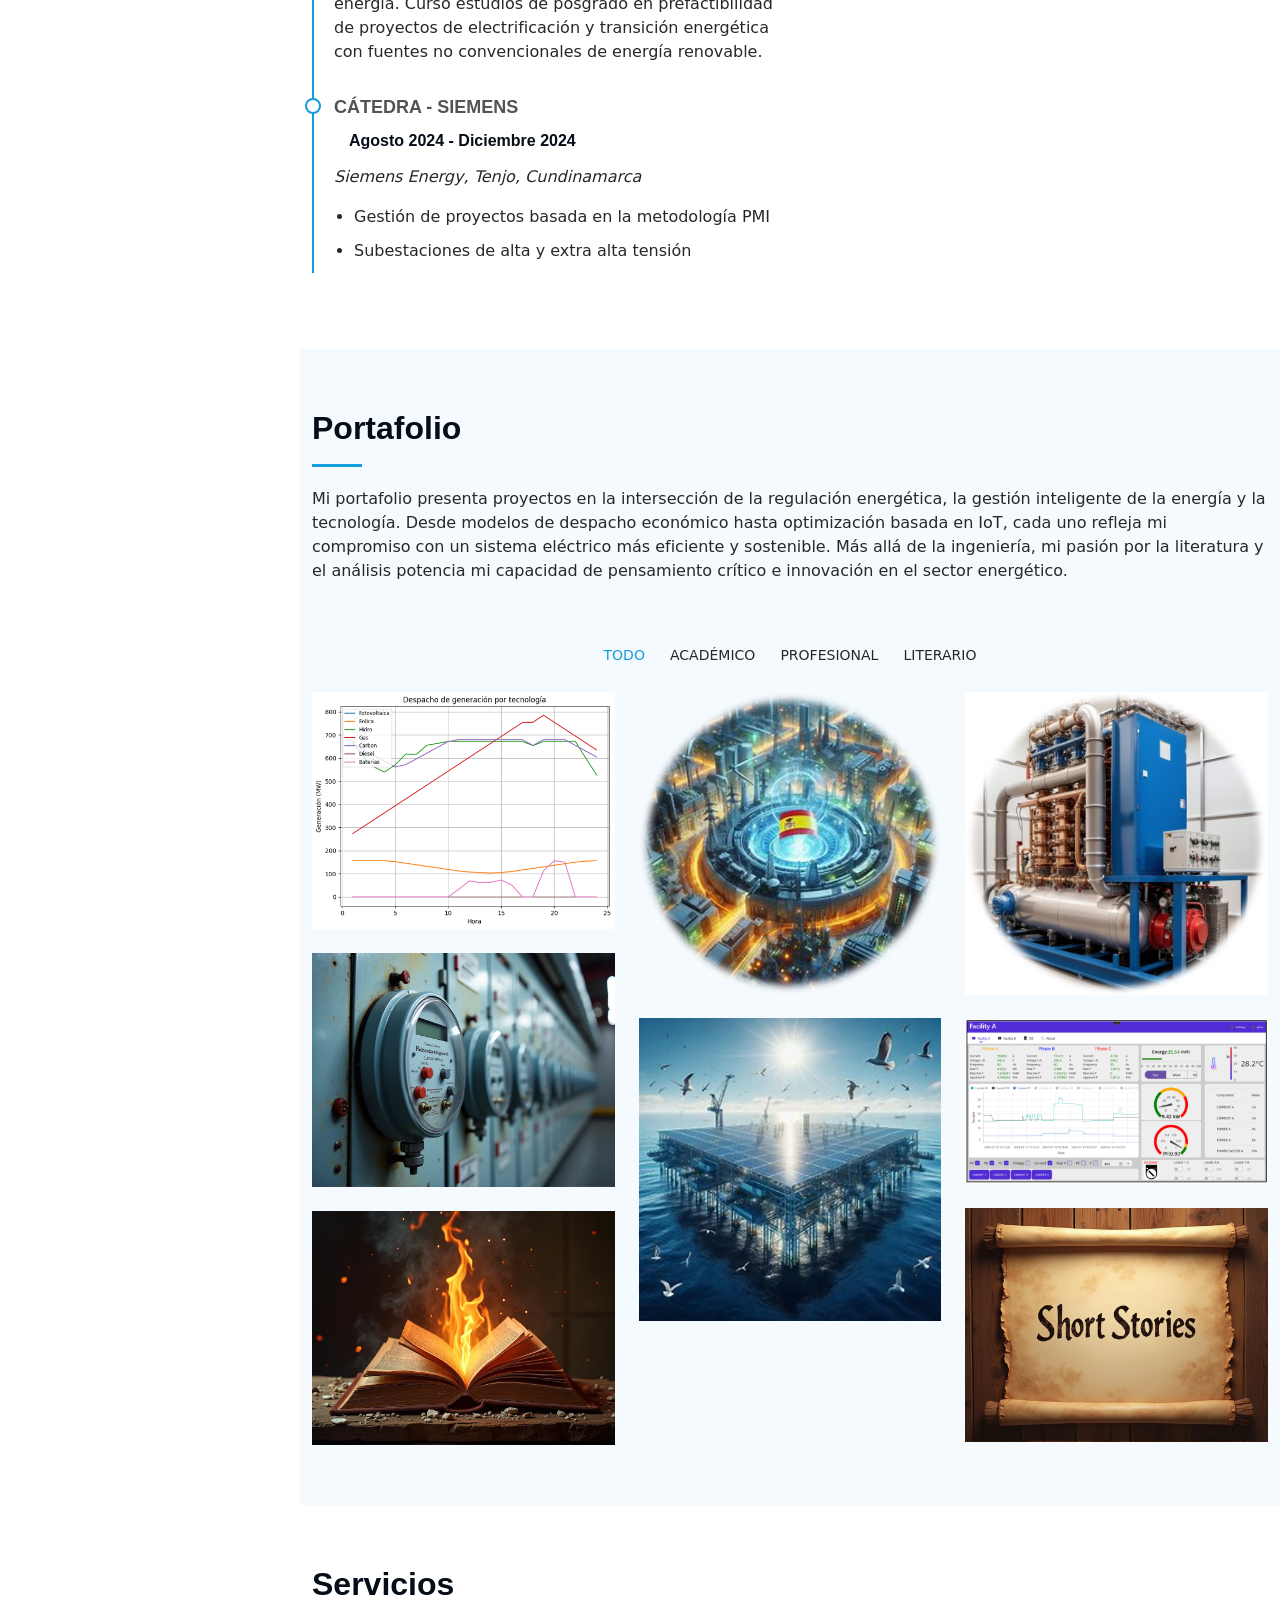
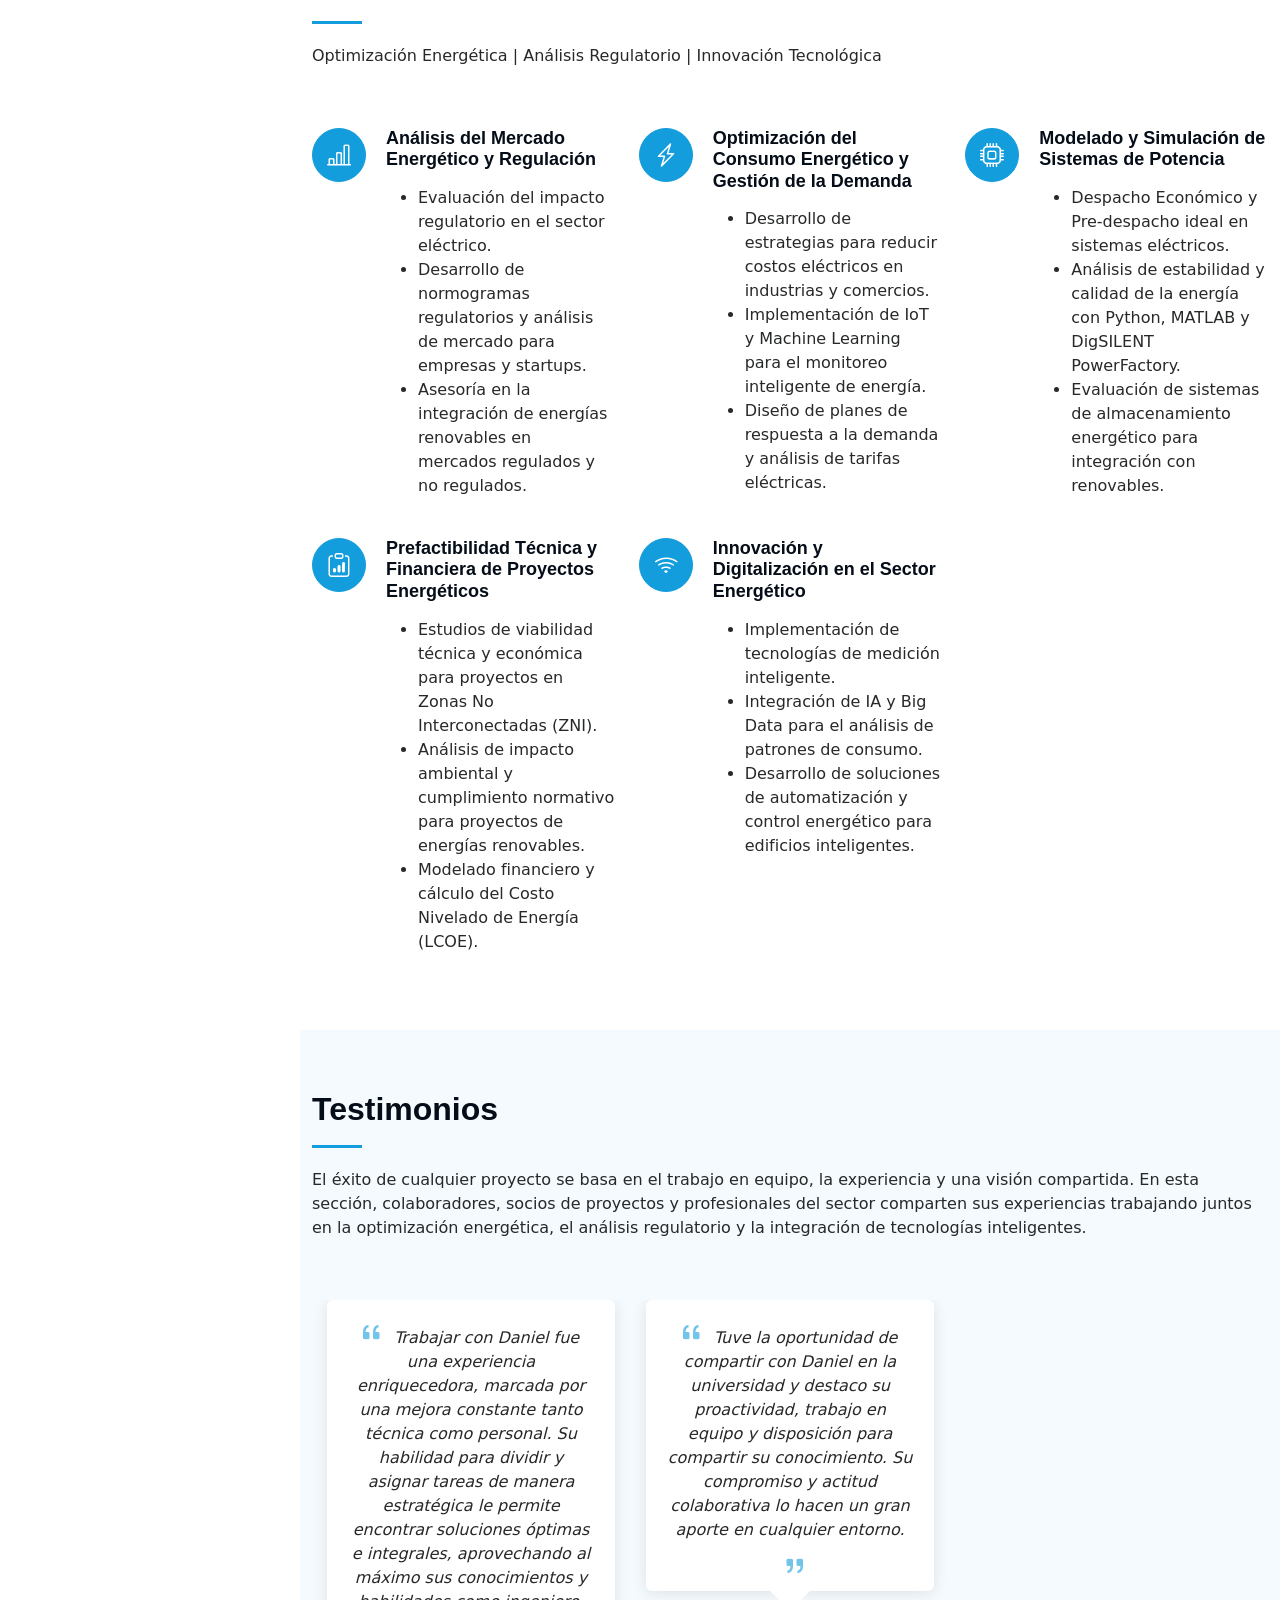
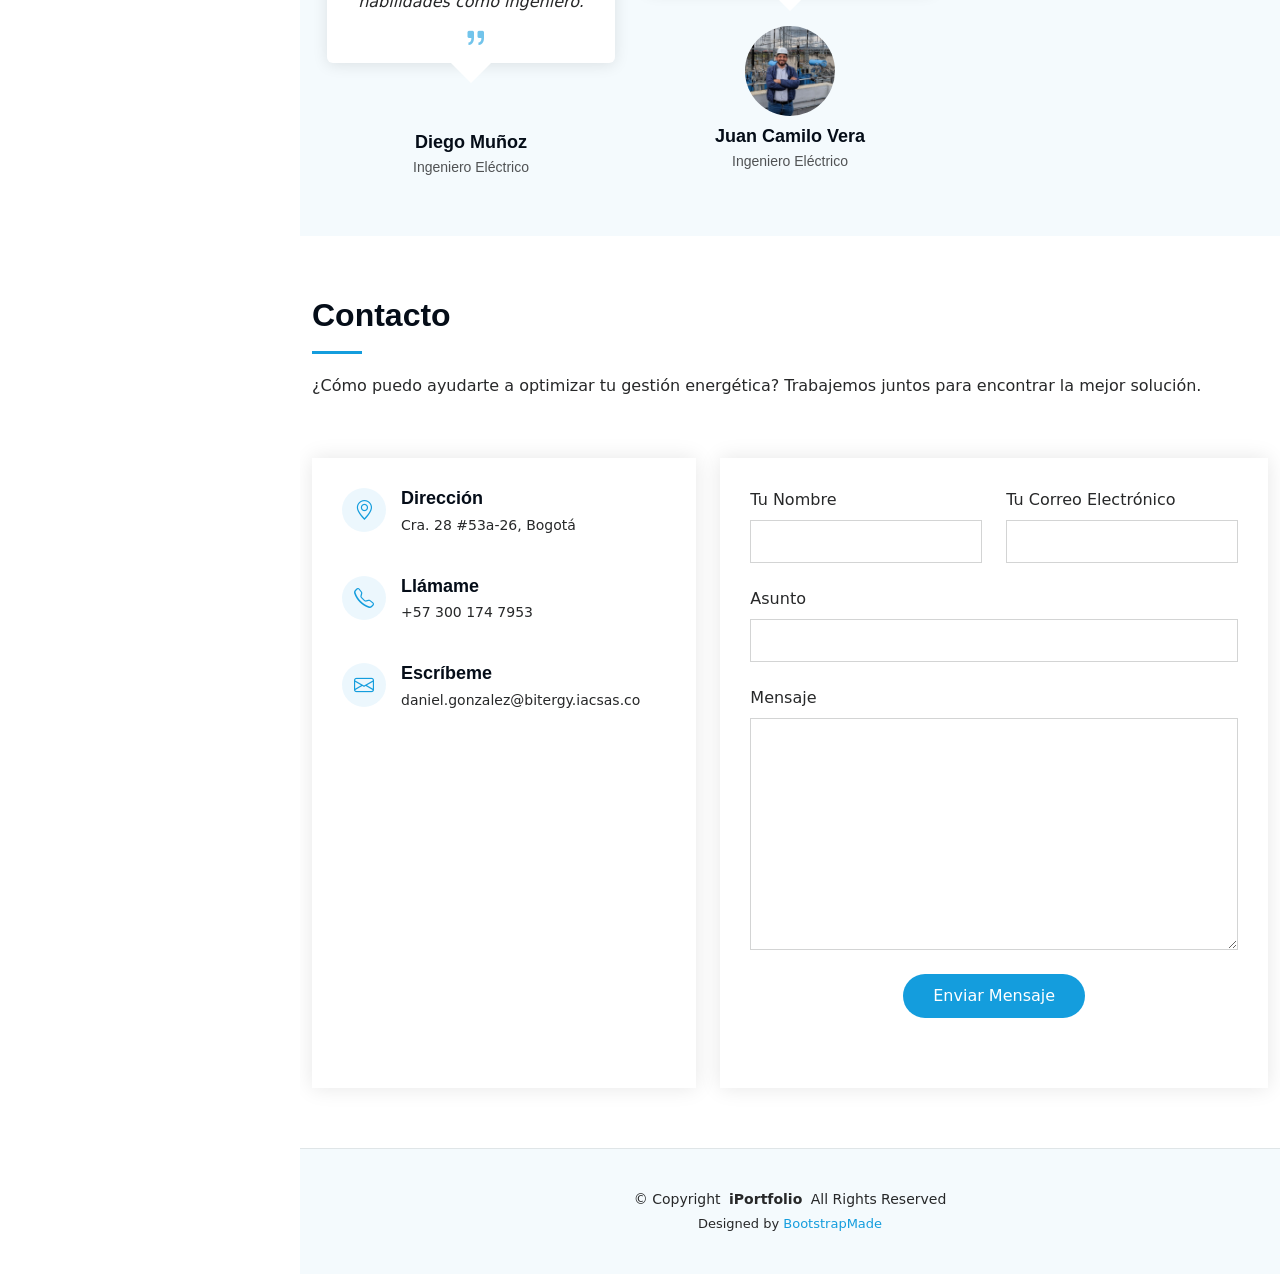
==== commit 424f9126: "Ya casi I" ====
--- a/index.html
+++ b/index.html
@@ -606,37 +606,11 @@
               <div class="testimonial-item">
                 <p>
                   <i class="bi bi-quote quote-icon-left"></i>
-                  <span>Tuve la oportunidad de compartir con Daniel en la universidad y destaco su proactividad, trabajo en equipo y disposición para compartir su conocimiento. Su compromiso y actitud colaborativa lo hacen un gran aporte en cualquier entorno.</span>
+                  <span>Trabajar con Daniel fue una experiencia enriquecedora, marcada por una mejora constante tanto técnica como personal. Su habilidad para dividir y asignar tareas de manera estratégica le permite encontrar soluciones óptimas e integrales, aprovechando al máximo sus conocimientos y habilidades como ingeniero.</span>
                   <i class="bi bi-quote quote-icon-right"></i>
                 </p>
-                <img src="assets/img/testimonials/Tes_Juan.jpg" class="testimonial-img" alt="">
-                <h3>Juan Camilo Vera</h3>
-                <h4>Ingeniero Eléctrico </h4>
-              </div>
-            </div><!-- End testimonial item &amp; Founder -->
-
-            <div class="swiper-slide">
-              <div class="testimonial-item">
-                <p>
-                  <i class="bi bi-quote quote-icon-left"></i>
-                  <span>Tuve la oportunidad de compartir con Daniel en la universidad y destaco su proactividad, trabajo en equipo y disposición para compartir su conocimiento. Su compromiso y actitud colaborativa lo hacen un gran aporte en cualquier entorno.</span>
-                  <i class="bi bi-quote quote-icon-right"></i>
-                </p>
-                <img src="assets/img/testimonials/Tes_Juan.jpg" class="testimonial-img" alt="">
-                <h3>Juan Camilo Vera</h3>
-                <h4>Ingeniero Eléctrico </h4>
-              </div>
-            </div><!-- End testimonial item &amp; Founder -->
-
-            <div class="swiper-slide">
-              <div class="testimonial-item">
-                <p>
-                  <i class="bi bi-quote quote-icon-left"></i>
-                  <span>Tuve la oportunidad de compartir con Daniel en la universidad y destaco su proactividad, trabajo en equipo y disposición para compartir su conocimiento. Su compromiso y actitud colaborativa lo hacen un gran aporte en cualquier entorno.</span>
-                  <i class="bi bi-quote quote-icon-right"></i>
-                </p>
-                <img src="assets/img/testimonials/Tes_Juan.jpg" class="testimonial-img" alt="">
-                <h3>Juan Camilo Vera</h3>
+                <img src="" class="testimonial-img" alt="">
+                <h3>Diego Muñoz</h3>
                 <h4>Ingeniero Eléctrico </h4>
               </div>
             </div><!-- End testimonial item &amp; Founder -->
@@ -676,7 +650,7 @@
               <div class="info-item d-flex" data-aos="fade-up" data-aos-delay="300">
                 <i class="bi bi-telephone flex-shrink-0"></i>
                 <div>
-                  <h3>LLámame</h3>
+                  <h3>Llámame</h3>
                   <p>+57 300 174 7953</p>
                 </div>
               </div><!-- End Info Item -->
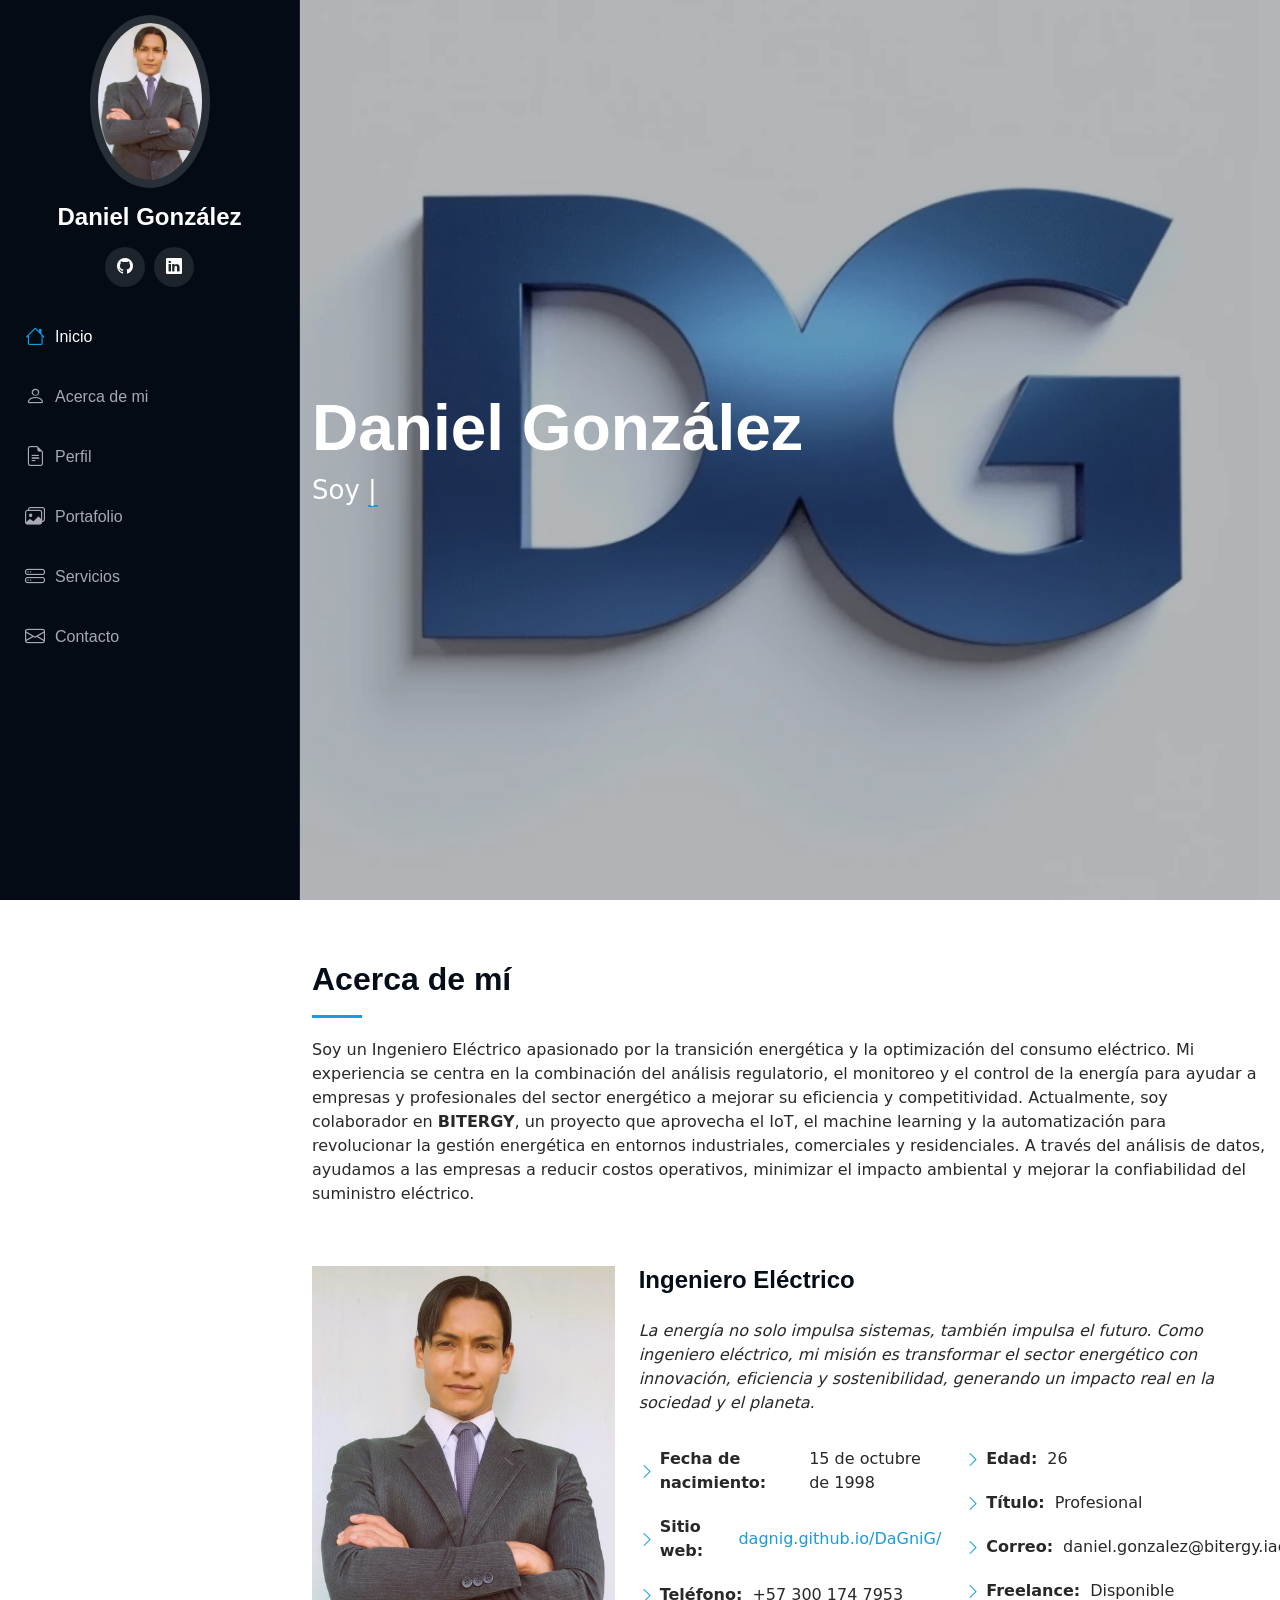
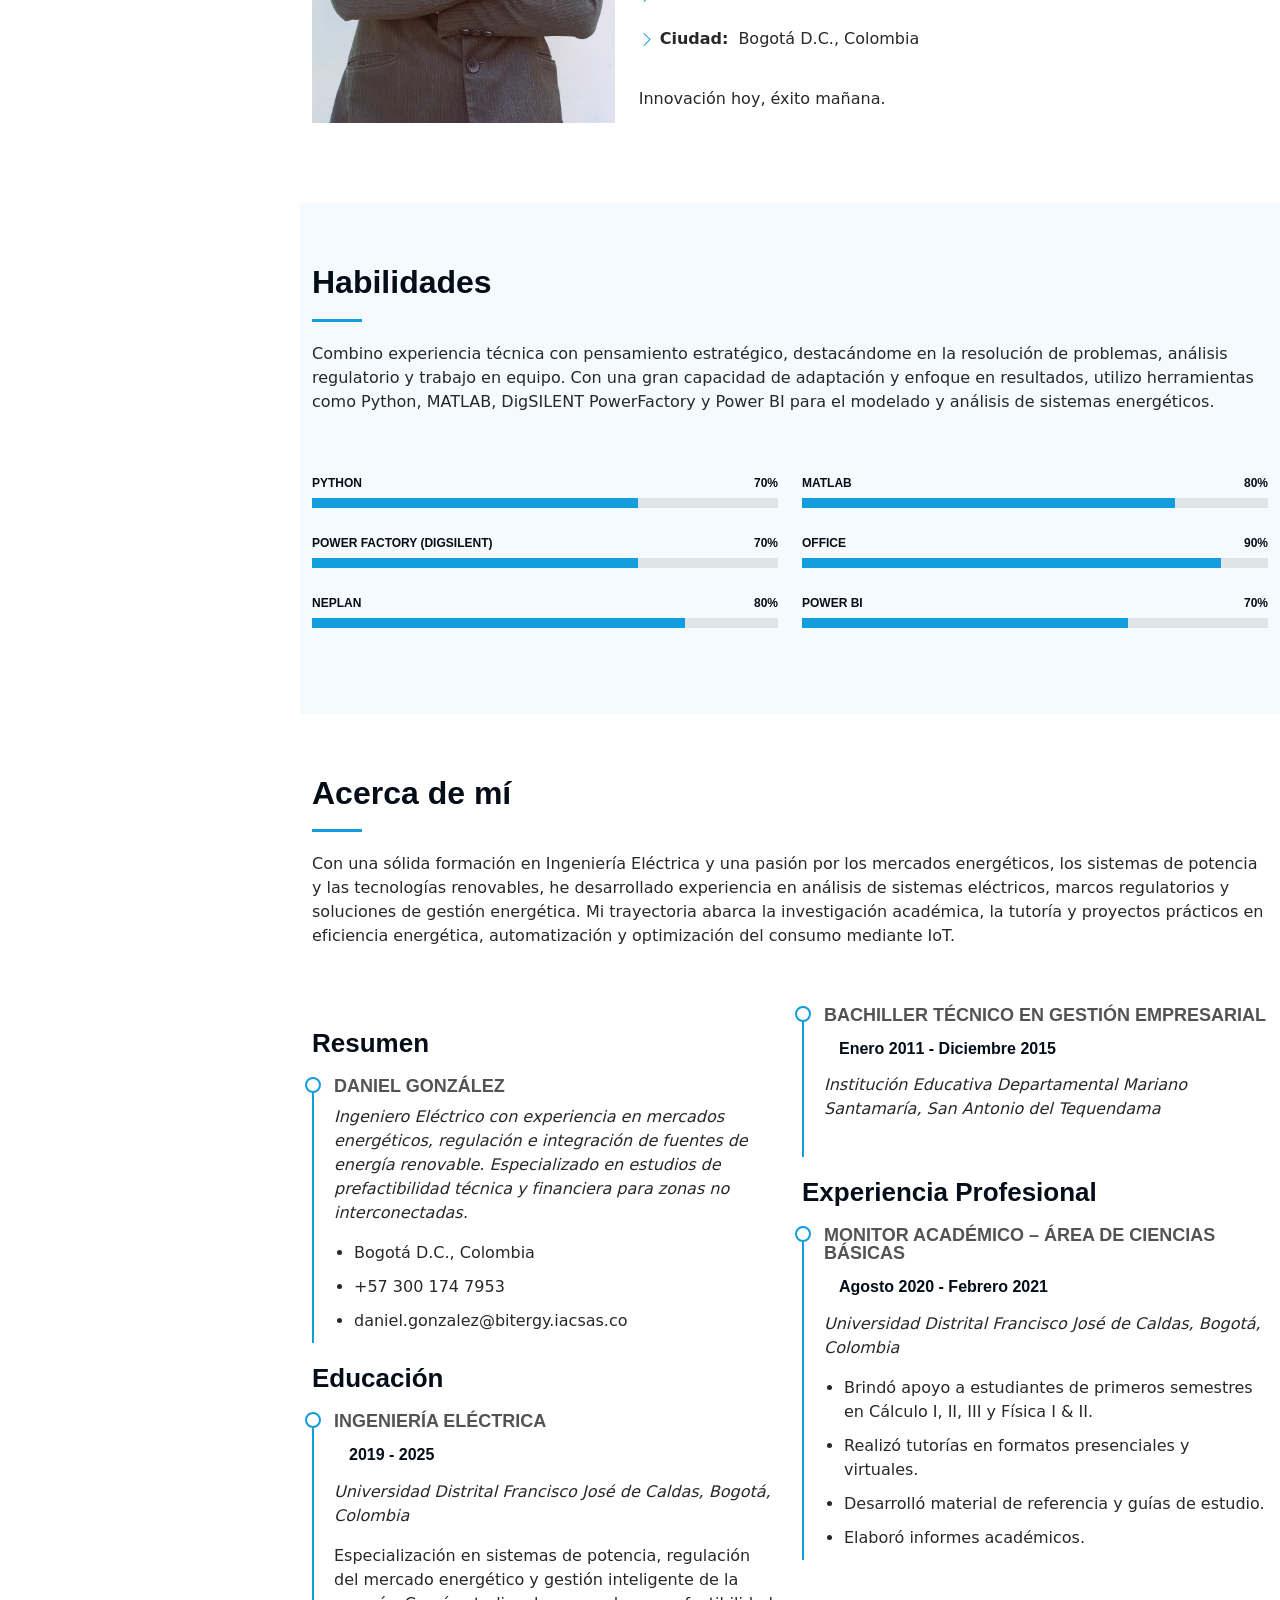
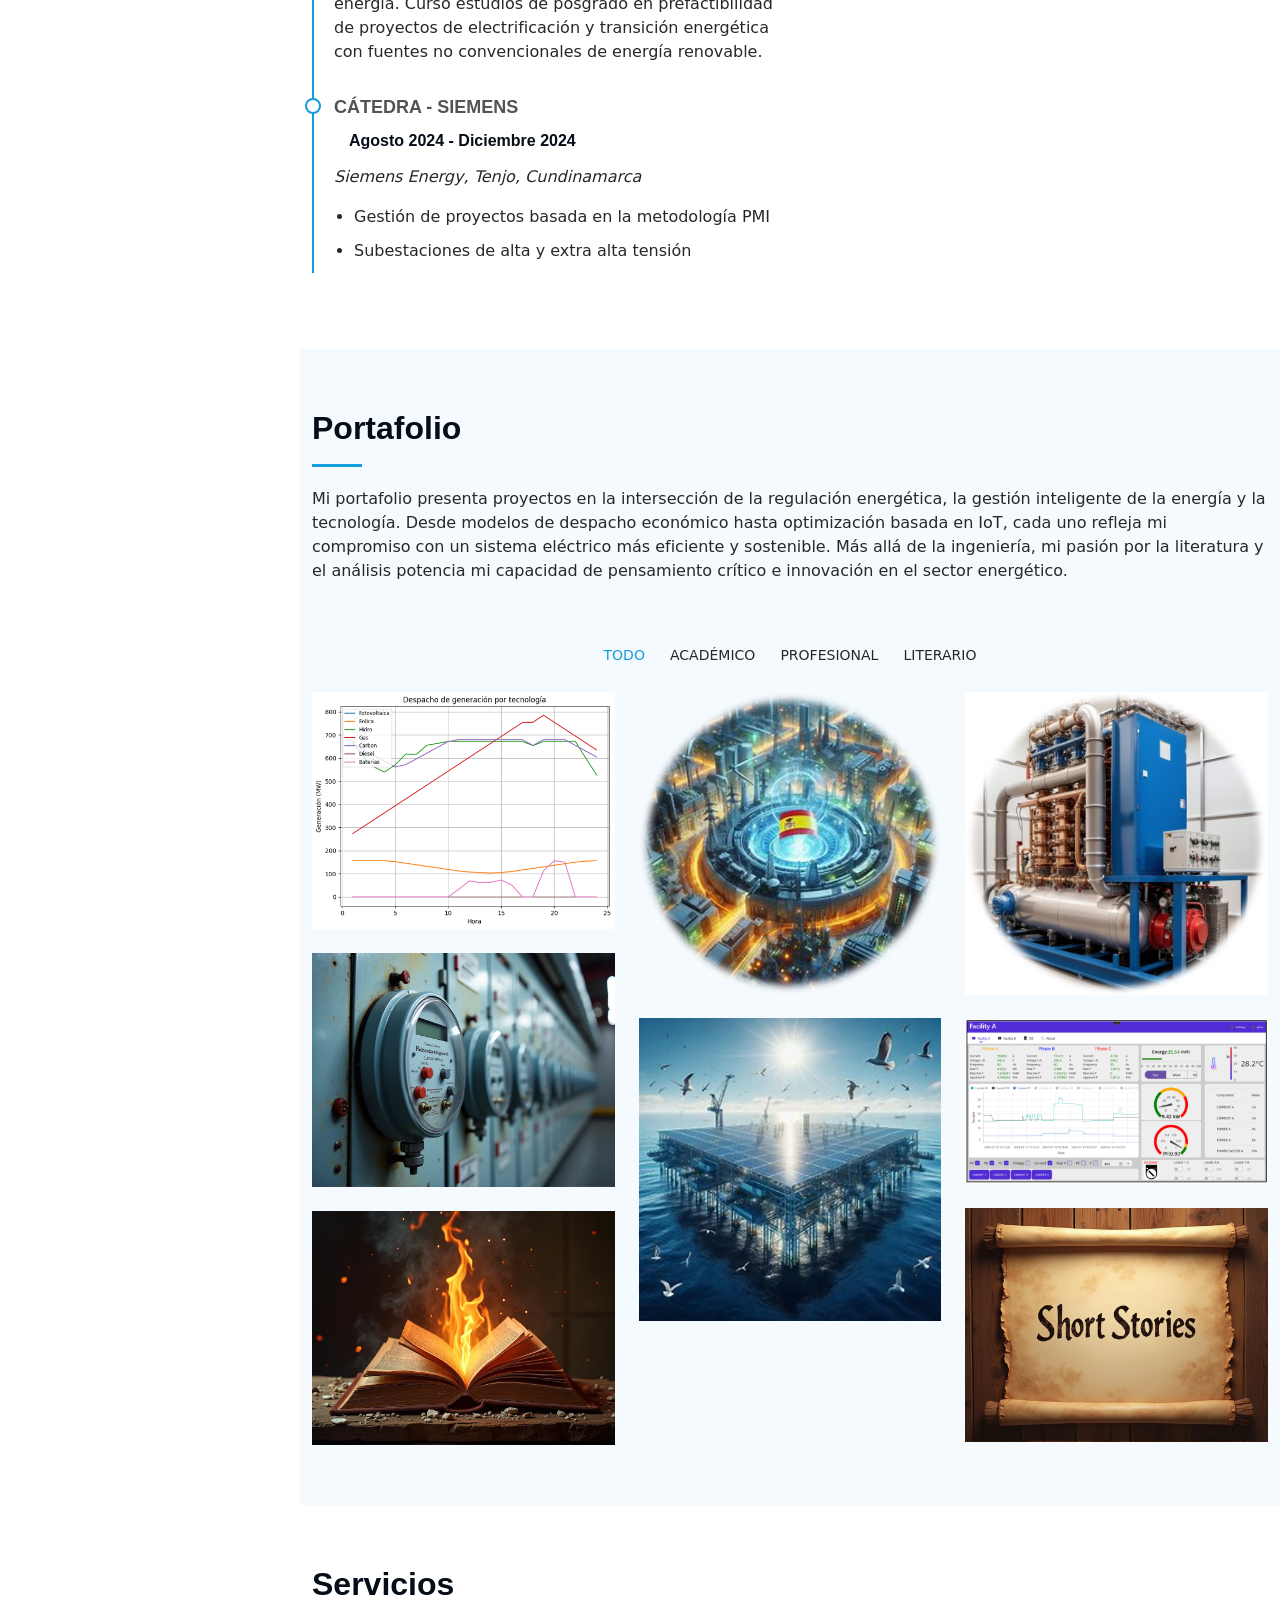
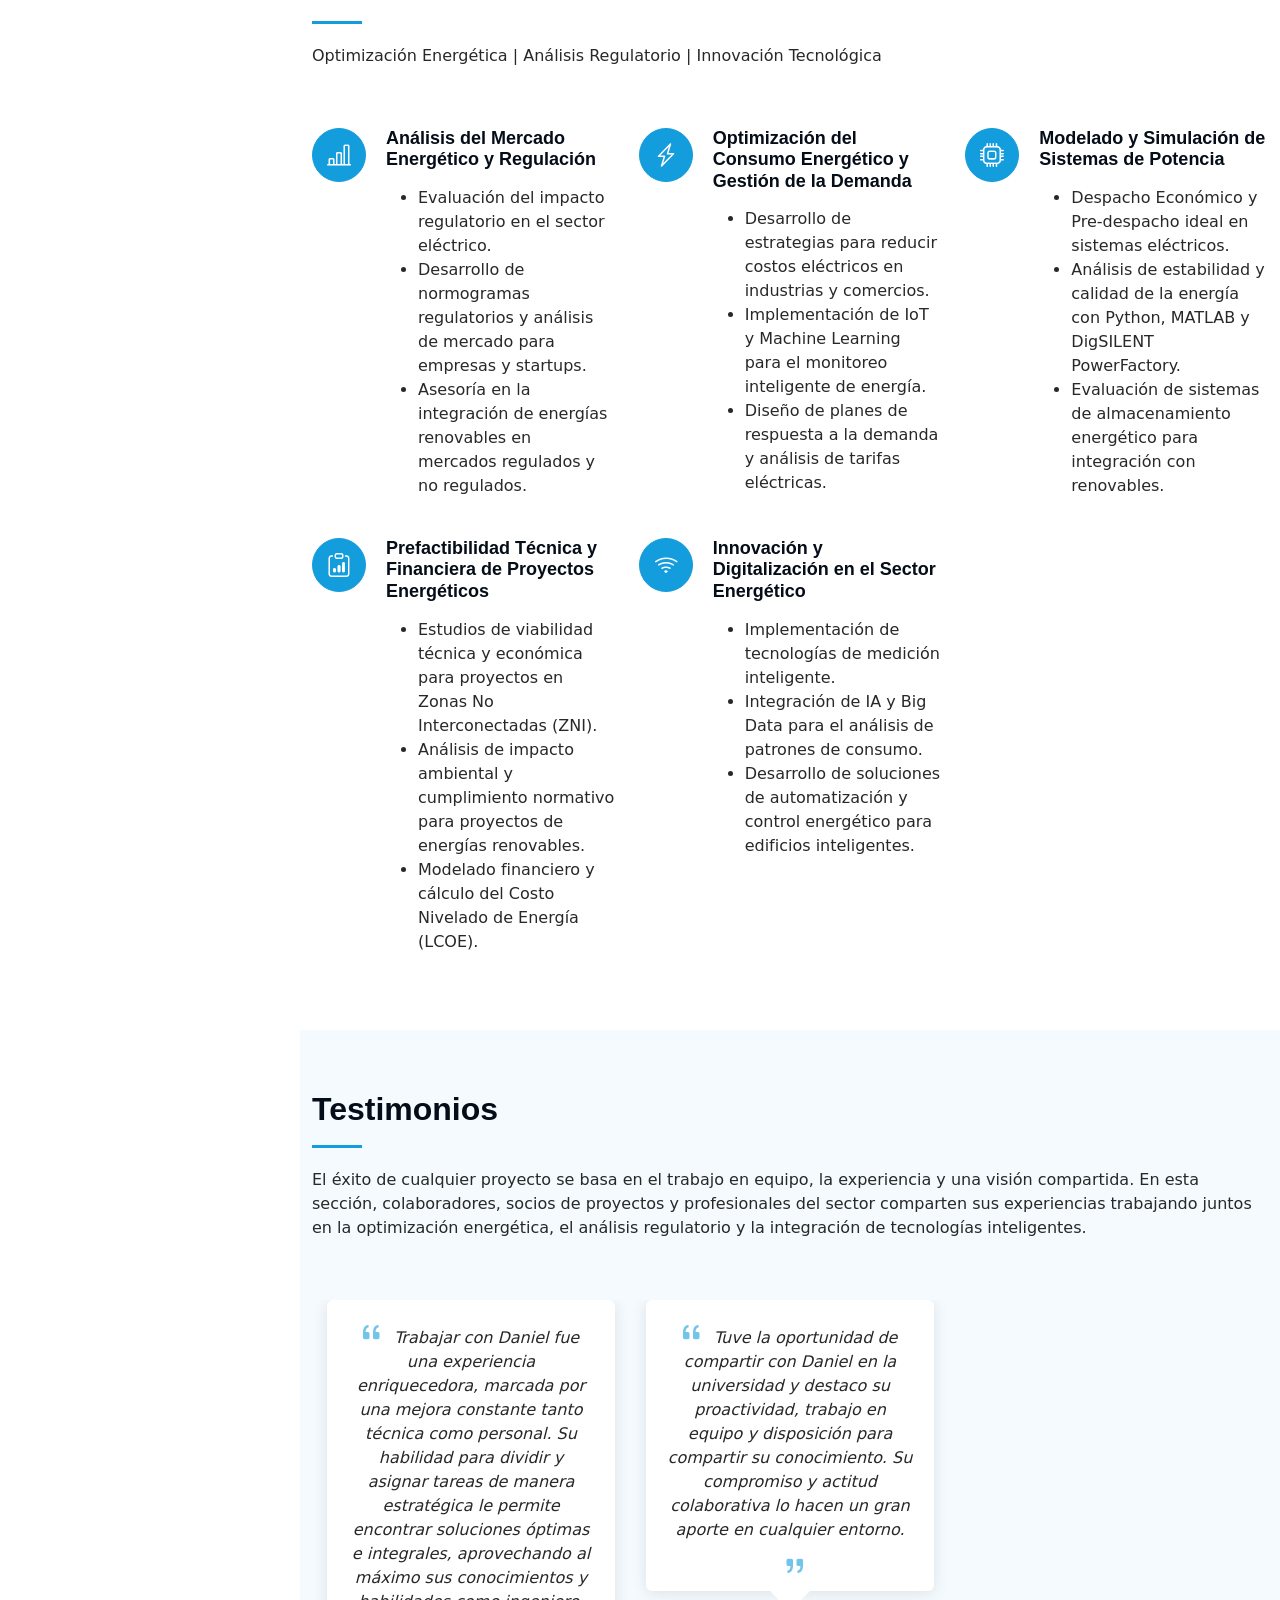
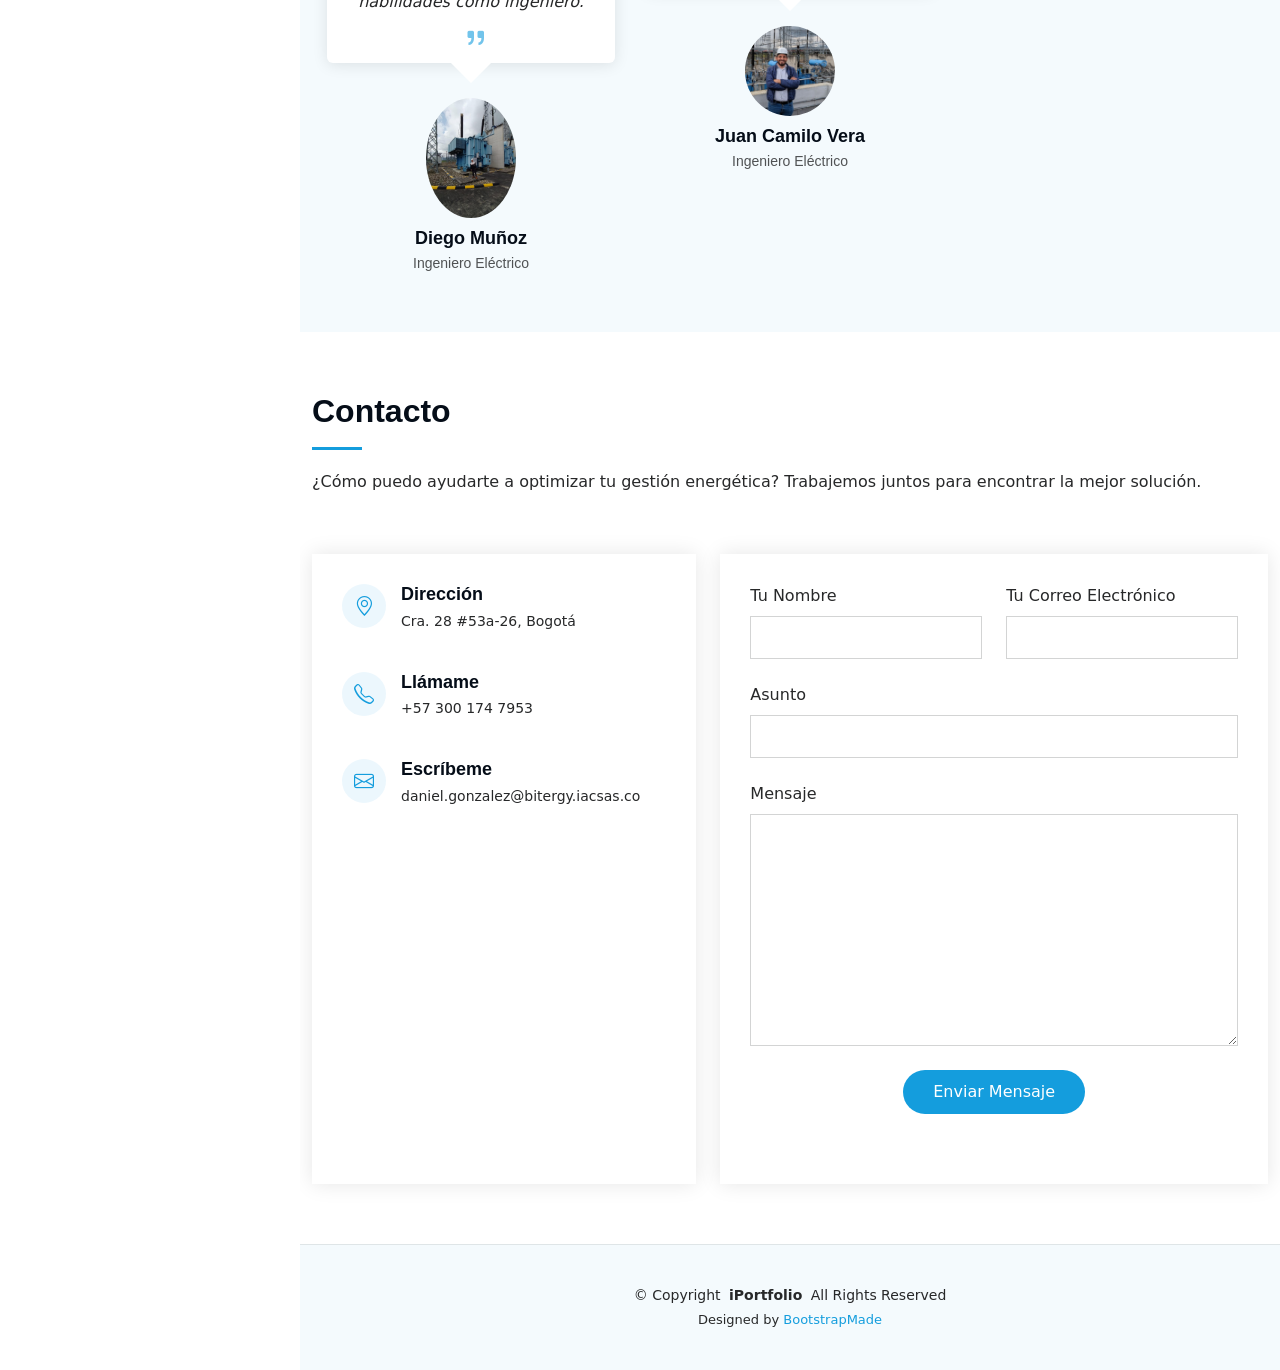
==== commit fe3a2d8c: "Hasta testimonio Diego" ====
--- a/index.html
+++ b/index.html
@@ -609,7 +609,7 @@
                   <span>Trabajar con Daniel fue una experiencia enriquecedora, marcada por una mejora constante tanto técnica como personal. Su habilidad para dividir y asignar tareas de manera estratégica le permite encontrar soluciones óptimas e integrales, aprovechando al máximo sus conocimientos y habilidades como ingeniero.</span>
                   <i class="bi bi-quote quote-icon-right"></i>
                 </p>
-                <img src="" class="testimonial-img" alt="">
+                <img src="assets/img/testimonials/Tes_Diego.jpg" class="testimonial-img" alt="">
                 <h3>Diego Muñoz</h3>
                 <h4>Ingeniero Eléctrico </h4>
               </div>
